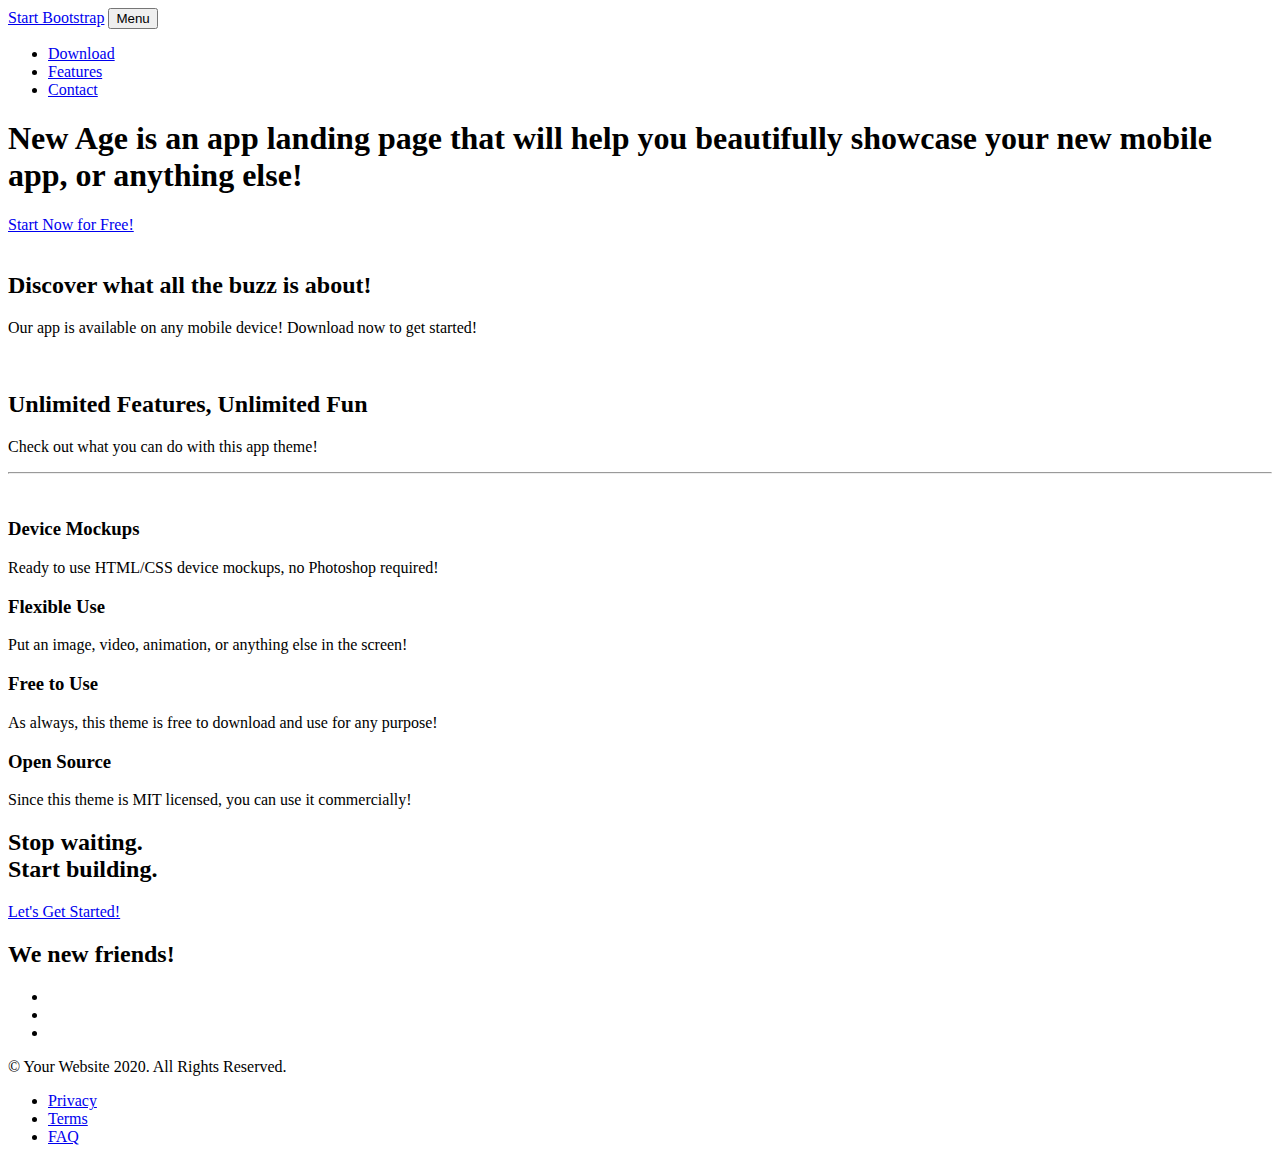
==== docs/index.html @ b4cc76ce "add docs" ====
<!DOCTYPE html>
<html lang="en">

<head>

  <meta charset="utf-8">
  <meta name="viewport" content="width=device-width, initial-scale=1, shrink-to-fit=no">
  <meta name="description" content="">
  <meta name="author" content="">

  <title>New Age - Start Bootstrap Theme</title>

  <!-- Bootstrap core CSS -->
  <link href="vendor/bootstrap/css/bootstrap.min.css" rel="stylesheet">

  <!-- Custom fonts for this template -->
  <link href="vendor/fontawesome-free/css/all.min.css" rel="stylesheet">
  <link rel="stylesheet" href="vendor/simple-line-icons/css/simple-line-icons.css">
  <link href="https://fonts.googleapis.com/css?family=Lato" rel="stylesheet">
  <link href="https://fonts.googleapis.com/css?family=Catamaran:100,200,300,400,500,600,700,800,900" rel="stylesheet">
  <link href="https://fonts.googleapis.com/css?family=Muli" rel="stylesheet">

  <!-- Plugin CSS -->
  <link rel="stylesheet" href="device-mockups/device-mockups.min.css">

  <!-- Custom styles for this template -->
  <link href="css/new-age.min.css" rel="stylesheet">

</head>

<body id="page-top">

  <!-- Navigation -->
  <nav class="navbar navbar-expand-lg navbar-light fixed-top" id="mainNav">
    <div class="container">
      <a class="navbar-brand js-scroll-trigger" href="#page-top">Start Bootstrap</a>
      <button class="navbar-toggler navbar-toggler-right" type="button" data-toggle="collapse" data-target="#navbarResponsive" aria-controls="navbarResponsive" aria-expanded="false" aria-label="Toggle navigation">
        Menu
        <i class="fas fa-bars"></i>
      </button>
      <div class="collapse navbar-collapse" id="navbarResponsive">
        <ul class="navbar-nav ml-auto">
          <li class="nav-item">
            <a class="nav-link js-scroll-trigger" href="#download">Download</a>
          </li>
          <li class="nav-item">
            <a class="nav-link js-scroll-trigger" href="#features">Features</a>
          </li>
          <li class="nav-item">
            <a class="nav-link js-scroll-trigger" href="#contact">Contact</a>
          </li>
        </ul>
      </div>
    </div>
  </nav>

  <header class="masthead">
    <div class="container h-100">
      <div class="row h-100">
        <div class="col-lg-7 my-auto">
          <div class="header-content mx-auto">
            <h1 class="mb-5">New Age is an app landing page that will help you beautifully showcase your new mobile app, or anything else!</h1>
            <a href="#download" class="btn btn-outline btn-xl js-scroll-trigger">Start Now for Free!</a>
          </div>
        </div>
        <div class="col-lg-5 my-auto">
          <div class="device-container">
            <div class="device-mockup iphone6_plus portrait white">
              <div class="device">
                <div class="screen">
                  <!-- Demo image for screen mockup, you can put an image here, some HTML, an animation, video, or anything else! -->
                  <img src="img/demo-screen-1.jpg" class="img-fluid" alt="">
                </div>
                <div class="button">
                  <!-- You can hook the "home button" to some JavaScript events or just remove it -->
                </div>
              </div>
            </div>
          </div>
        </div>
      </div>
    </div>
  </header>

  <section class="download bg-primary text-center" id="download">
    <div class="container">
      <div class="row">
        <div class="col-md-8 mx-auto">
          <h2 class="section-heading">Discover what all the buzz is about!</h2>
          <p>Our app is available on any mobile device! Download now to get started!</p>
          <div class="badges">
            <a class="badge-link" href="#"><img src="img/google-play-badge.svg" alt=""></a>
            <a class="badge-link" href="#"><img src="img/app-store-badge.svg" alt=""></a>
          </div>
        </div>
      </div>
    </div>
  </section>

  <section class="features" id="features">
    <div class="container">
      <div class="section-heading text-center">
        <h2>Unlimited Features, Unlimited Fun</h2>
        <p class="text-muted">Check out what you can do with this app theme!</p>
        <hr>
      </div>
      <div class="row">
        <div class="col-lg-4 my-auto">
          <div class="device-container">
            <div class="device-mockup iphone6_plus portrait white">
              <div class="device">
                <div class="screen">
                  <!-- Demo image for screen mockup, you can put an image here, some HTML, an animation, video, or anything else! -->
                  <img src="img/demo-screen-1.jpg" class="img-fluid" alt="">
                </div>
                <div class="button">
                  <!-- You can hook the "home button" to some JavaScript events or just remove it -->
                </div>
              </div>
            </div>
          </div>
        </div>
        <div class="col-lg-8 my-auto">
          <div class="container-fluid">
            <div class="row">
              <div class="col-lg-6">
                <div class="feature-item">
                  <i class="icon-screen-smartphone text-primary"></i>
                  <h3>Device Mockups</h3>
                  <p class="text-muted">Ready to use HTML/CSS device mockups, no Photoshop required!</p>
                </div>
              </div>
              <div class="col-lg-6">
                <div class="feature-item">
                  <i class="icon-camera text-primary"></i>
                  <h3>Flexible Use</h3>
                  <p class="text-muted">Put an image, video, animation, or anything else in the screen!</p>
                </div>
              </div>
            </div>
            <div class="row">
              <div class="col-lg-6">
                <div class="feature-item">
                  <i class="icon-present text-primary"></i>
                  <h3>Free to Use</h3>
                  <p class="text-muted">As always, this theme is free to download and use for any purpose!</p>
                </div>
              </div>
              <div class="col-lg-6">
                <div class="feature-item">
                  <i class="icon-lock-open text-primary"></i>
                  <h3>Open Source</h3>
                  <p class="text-muted">Since this theme is MIT licensed, you can use it commercially!</p>
                </div>
              </div>
            </div>
          </div>
        </div>
      </div>
    </div>
  </section>

  <section class="cta">
    <div class="cta-content">
      <div class="container">
        <h2>Stop waiting.<br>Start building.</h2>
        <a href="#contact" class="btn btn-outline btn-xl js-scroll-trigger">Let's Get Started!</a>
      </div>
    </div>
    <div class="overlay"></div>
  </section>

  <section class="contact bg-primary" id="contact">
    <div class="container">
      <h2>We
        <i class="fas fa-heart"></i>
        new friends!</h2>
      <ul class="list-inline list-social">
        <li class="list-inline-item social-twitter">
          <a href="#">
            <i class="fab fa-twitter"></i>
          </a>
        </li>
        <li class="list-inline-item social-facebook">
          <a href="#">
            <i class="fab fa-facebook-f"></i>
          </a>
        </li>
        <li class="list-inline-item social-google-plus">
          <a href="#">
            <i class="fab fa-google-plus-g"></i>
          </a>
        </li>
      </ul>
    </div>
  </section>

  <footer>
    <div class="container">
      <p>&copy; Your Website 2020. All Rights Reserved.</p>
      <ul class="list-inline">
        <li class="list-inline-item">
          <a href="#">Privacy</a>
        </li>
        <li class="list-inline-item">
          <a href="#">Terms</a>
        </li>
        <li class="list-inline-item">
          <a href="#">FAQ</a>
        </li>
      </ul>
    </div>
  </footer>

  <!-- Bootstrap core JavaScript -->
  <script src="vendor/jquery/jquery.min.js"></script>
  <script src="vendor/bootstrap/js/bootstrap.bundle.min.js"></script>

  <!-- Plugin JavaScript -->
  <script src="vendor/jquery-easing/jquery.easing.min.js"></script>

  <!-- Custom scripts for this template -->
  <script src="js/new-age.min.js"></script>

</body>

</html>
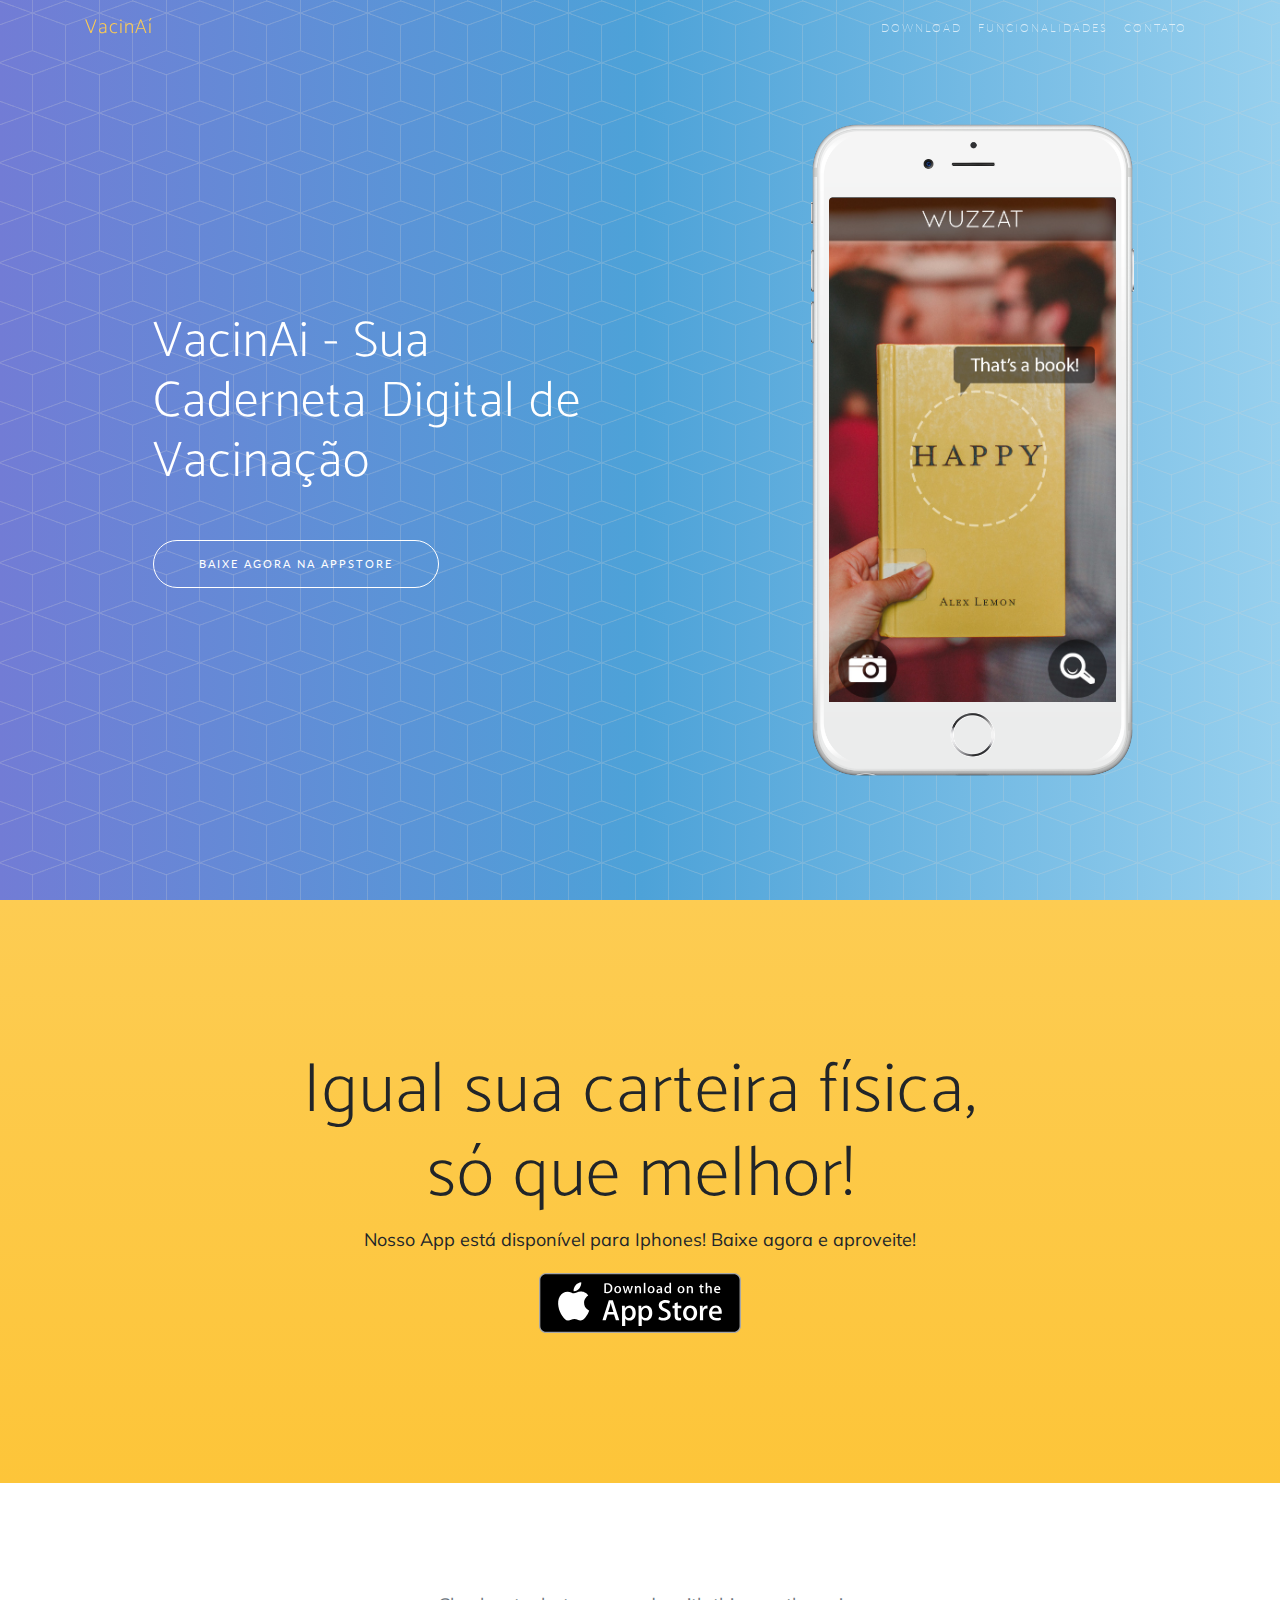
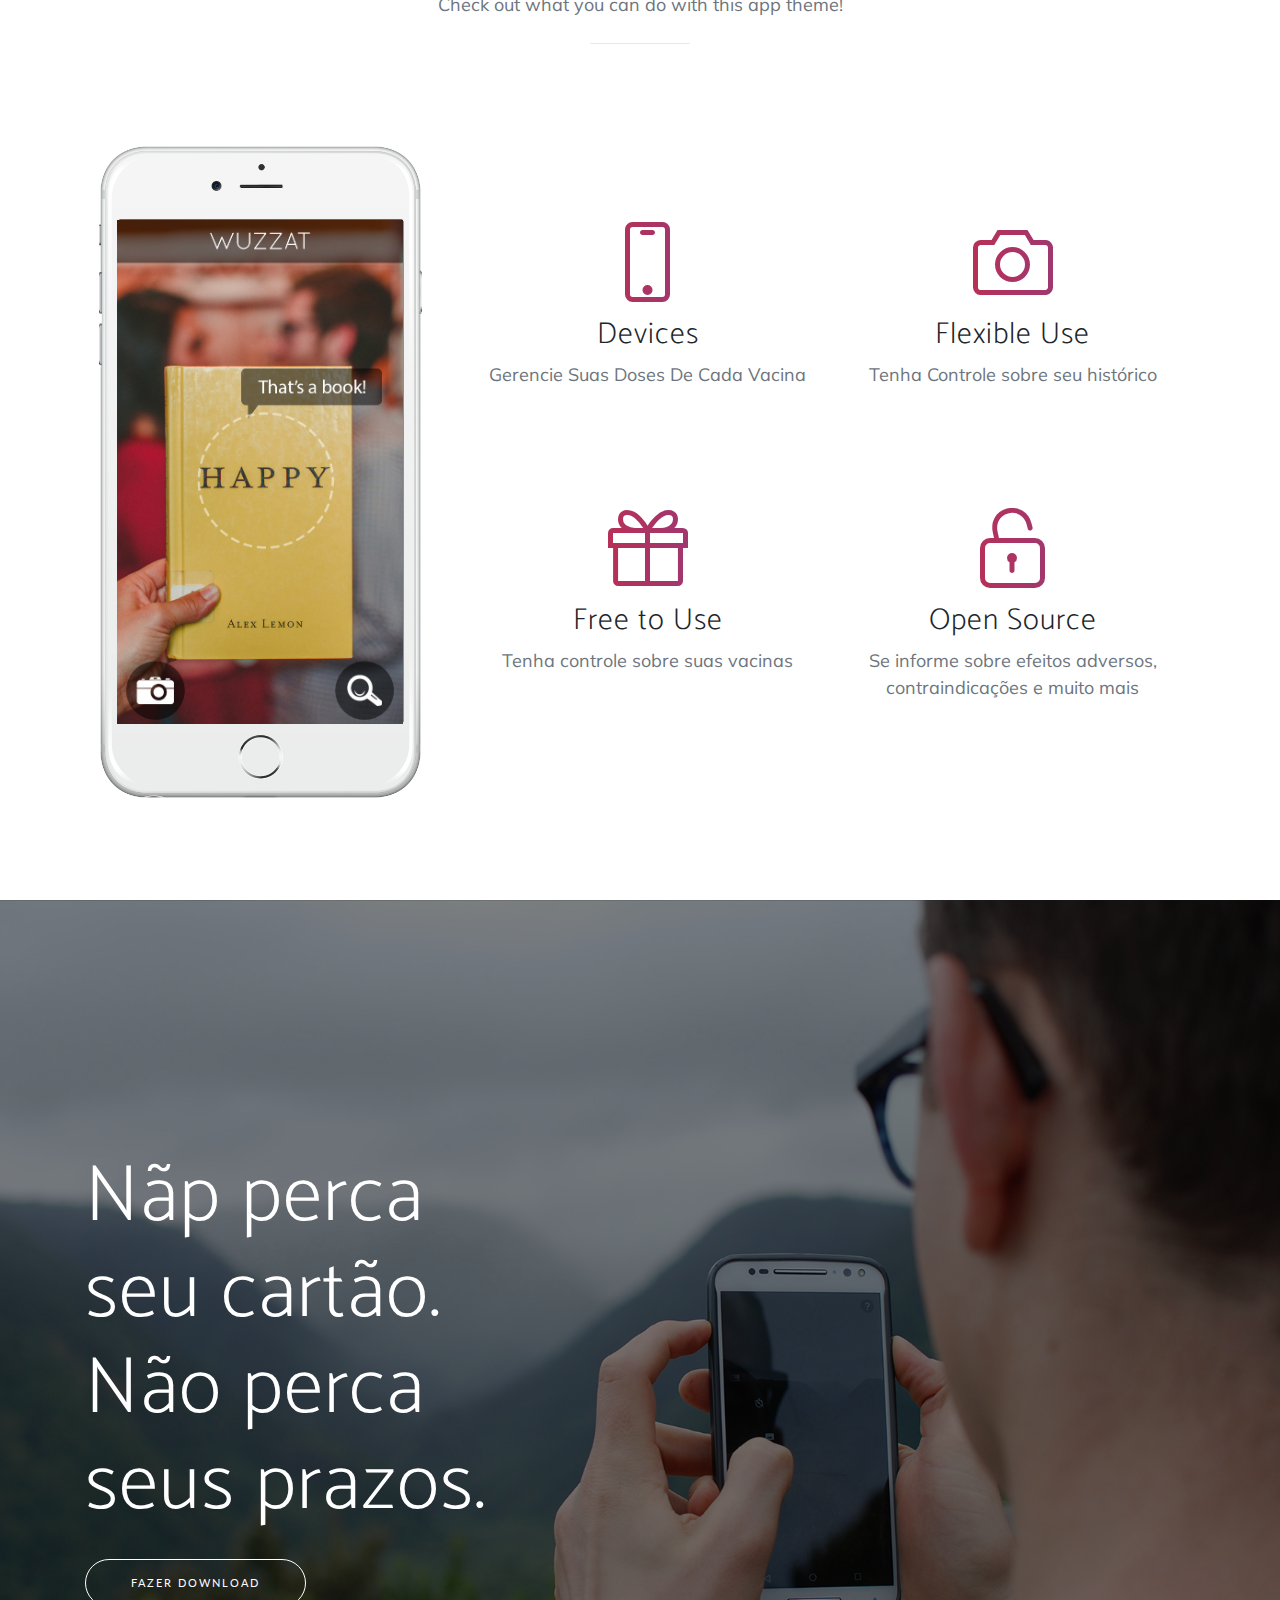
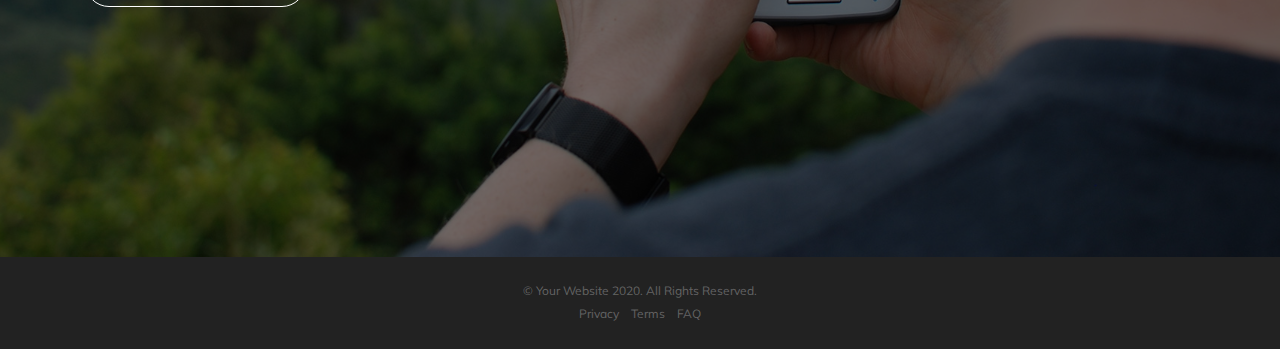
==== commit 7472d8fc: "change labels and backgroundColor" ====
--- a/docs/index.html
+++ b/docs/index.html
@@ -8,7 +8,7 @@
   <meta name="description" content="">
   <meta name="author" content="">
 
-  <title>New Age - Start Bootstrap Theme</title>
+  <title>VacinAi - AppStore</title>
 
   <!-- Bootstrap core CSS -->
   <link href="vendor/bootstrap/css/bootstrap.min.css" rel="stylesheet">
@@ -33,7 +33,7 @@
   <!-- Navigation -->
   <nav class="navbar navbar-expand-lg navbar-light fixed-top" id="mainNav">
     <div class="container">
-      <a class="navbar-brand js-scroll-trigger" href="#page-top">Start Bootstrap</a>
+      <a class="navbar-brand js-scroll-trigger" href="#page-top">VacinAí</a>
       <button class="navbar-toggler navbar-toggler-right" type="button" data-toggle="collapse" data-target="#navbarResponsive" aria-controls="navbarResponsive" aria-expanded="false" aria-label="Toggle navigation">
         Menu
         <i class="fas fa-bars"></i>
@@ -44,10 +44,10 @@
             <a class="nav-link js-scroll-trigger" href="#download">Download</a>
           </li>
           <li class="nav-item">
-            <a class="nav-link js-scroll-trigger" href="#features">Features</a>
+            <a class="nav-link js-scroll-trigger" href="#features">Funcionalidades</a>
           </li>
           <li class="nav-item">
-            <a class="nav-link js-scroll-trigger" href="#contact">Contact</a>
+            <a class="nav-link js-scroll-trigger" href="#contact">Contato</a>
           </li>
         </ul>
       </div>
@@ -59,8 +59,8 @@
       <div class="row h-100">
         <div class="col-lg-7 my-auto">
           <div class="header-content mx-auto">
-            <h1 class="mb-5">New Age is an app landing page that will help you beautifully showcase your new mobile app, or anything else!</h1>
-            <a href="#download" class="btn btn-outline btn-xl js-scroll-trigger">Start Now for Free!</a>
+            <h1 class="mb-5">VacinAi - Sua Caderneta Digital de Vacinação</h1>
+            <a href="#download" class="btn btn-outline btn-xl js-scroll-trigger">Baixe Agora na AppStore</a>
           </div>
         </div>
         <div class="col-lg-5 my-auto">
@@ -86,10 +86,9 @@
     <div class="container">
       <div class="row">
         <div class="col-md-8 mx-auto">
-          <h2 class="section-heading">Discover what all the buzz is about!</h2>
-          <p>Our app is available on any mobile device! Download now to get started!</p>
+          <h2 class="section-heading">Igual sua carteira física, só que melhor!</h2>
+          <p>Nosso App está disponível para Iphones! Baixe agora e aproveite!</p>
           <div class="badges">
-            <a class="badge-link" href="#"><img src="img/google-play-badge.svg" alt=""></a>
             <a class="badge-link" href="#"><img src="img/app-store-badge.svg" alt=""></a>
           </div>
         </div>
@@ -100,7 +99,7 @@
   <section class="features" id="features">
     <div class="container">
       <div class="section-heading text-center">
-        <h2>Unlimited Features, Unlimited Fun</h2>
+        <h2></h2>
         <p class="text-muted">Check out what you can do with this app theme!</p>
         <hr>
       </div>
@@ -126,15 +125,15 @@
               <div class="col-lg-6">
                 <div class="feature-item">
                   <i class="icon-screen-smartphone text-primary"></i>
-                  <h3>Device Mockups</h3>
-                  <p class="text-muted">Ready to use HTML/CSS device mockups, no Photoshop required!</p>
+                  <h3>Devices</h3>
+                  <p class="text-muted">Gerencie Suas Doses De Cada Vacina</p>
                 </div>
               </div>
               <div class="col-lg-6">
                 <div class="feature-item">
                   <i class="icon-camera text-primary"></i>
                   <h3>Flexible Use</h3>
-                  <p class="text-muted">Put an image, video, animation, or anything else in the screen!</p>
+                  <p class="text-muted">Tenha Controle sobre seu histórico</p>
                 </div>
               </div>
             </div>
@@ -143,14 +142,14 @@
                 <div class="feature-item">
                   <i class="icon-present text-primary"></i>
                   <h3>Free to Use</h3>
-                  <p class="text-muted">As always, this theme is free to download and use for any purpose!</p>
+                  <p class="text-muted">Tenha controle sobre suas vacinas</p>
                 </div>
               </div>
               <div class="col-lg-6">
                 <div class="feature-item">
                   <i class="icon-lock-open text-primary"></i>
                   <h3>Open Source</h3>
-                  <p class="text-muted">Since this theme is MIT licensed, you can use it commercially!</p>
+                  <p class="text-muted">Se informe sobre efeitos adversos, contraindicações e muito mais </p>
                 </div>
               </div>
             </div>
@@ -163,14 +162,14 @@
   <section class="cta">
     <div class="cta-content">
       <div class="container">
-        <h2>Stop waiting.<br>Start building.</h2>
-        <a href="#contact" class="btn btn-outline btn-xl js-scroll-trigger">Let's Get Started!</a>
+        <h2>Nãp perca seu cartão.<br>Não perca seus prazos. </h2>
+        <a href="#contact" class="btn btn-outline btn-xl js-scroll-trigger">Fazer Download</a>
       </div>
     </div>
     <div class="overlay"></div>
   </section>
 
-  <section class="contact bg-primary" id="contact">
+  <!-- <section class="contact bg-primary" id="contact">
     <div class="container">
       <h2>We
         <i class="fas fa-heart"></i>
@@ -193,7 +192,7 @@
         </li>
       </ul>
     </div>
-  </section>
+  </section> -->
 
   <footer>
     <div class="container">
--- a/docs/vendor/fontawesome-free/css/all.min.css
+++ b/docs/vendor/fontawesome-free/css/all.min.css
@@ -0,0 +1,5 @@
+/*!
+ * Font Awesome Free 5.15.1 by @fontawesome - https://fontawesome.com
+ * License - https://fontawesome.com/license/free (Icons: CC BY 4.0, Fonts: SIL OFL 1.1, Code: MIT License)
+ */
+.fa,.fab,.fad,.fal,.far,.fas{-moz-osx-font-smoothing:grayscale;-webkit-font-smoothing:antialiased;display:inline-block;font-style:normal;font-variant:normal;text-rendering:auto;line-height:1}.fa-lg{font-size:1.33333em;line-height:.75em;vertical-align:-.0667em}.fa-xs{font-size:.75em}.fa-sm{font-size:.875em}.fa-1x{font-size:1em}.fa-2x{font-size:2em}.fa-3x{font-size:3em}.fa-4x{font-size:4em}.fa-5x{font-size:5em}.fa-6x{font-size:6em}.fa-7x{font-size:7em}.fa-8x{font-size:8em}.fa-9x{font-size:9em}.fa-10x{font-size:10em}.fa-fw{text-align:center;width:1.25em}.fa-ul{list-style-type:none;margin-left:2.5em;padding-left:0}.fa-ul>li{position:relative}.fa-li{left:-2em;position:absolute;text-align:center;width:2em;line-height:inherit}.fa-border{border:.08em solid #eee;border-radius:.1em;padding:.2em .25em .15em}.fa-pull-left{float:left}.fa-pull-right{float:right}.fa.fa-pull-left,.fab.fa-pull-left,.fal.fa-pull-left,.far.fa-pull-left,.fas.fa-pull-left{margin-right:.3em}.fa.fa-pull-right,.fab.fa-pull-right,.fal.fa-pull-right,.far.fa-pull-right,.fas.fa-pull-right{margin-left:.3em}.fa-spin{-webkit-animation:fa-spin 2s linear infinite;animation:fa-spin 2s linear infinite}.fa-pulse{-webkit-animation:fa-spin 1s steps(8) infinite;animation:fa-spin 1s steps(8) infinite}@-webkit-keyframes fa-spin{0%{-webkit-transform:rotate(0deg);transform:rotate(0deg)}to{-webkit-transform:rotate(1turn);transform:rotate(1turn)}}@keyframes fa-spin{0%{-webkit-transform:rotate(0deg);transform:rotate(0deg)}to{-webkit-transform:rotate(1turn);transform:rotate(1turn)}}.fa-rotate-90{-ms-filter:"progid:DXImageTransform.Microsoft.BasicImage(rotation=1)";-webkit-transform:rotate(90deg);transform:rotate(90deg)}.fa-rotate-180{-ms-filter:"progid:DXImageTransform.Microsoft.BasicImage(rotation=2)";-webkit-transform:rotate(180deg);transform:rotate(180deg)}.fa-rotate-270{-ms-filter:"progid:DXImageTransform.Microsoft.BasicImage(rotation=3)";-webkit-transform:rotate(270deg);transform:rotate(270deg)}.fa-flip-horizontal{-ms-filter:"progid:DXImageTransform.Microsoft.BasicImage(rotation=0, mirror=1)";-webkit-transform:scaleX(-1);transform:scaleX(-1)}.fa-flip-vertical{-webkit-transform:scaleY(-1);transform:scaleY(-1)}.fa-flip-both,.fa-flip-horizontal.fa-flip-vertical,.fa-flip-vertical{-ms-filter:"progid:DXImageTransform.Microsoft.BasicImage(rotation=2, mirror=1)"}.fa-flip-both,.fa-flip-horizontal.fa-flip-vertical{-webkit-transform:scale(-1);transform:scale(-1)}:root .fa-flip-both,:root .fa-flip-horizontal,:root .fa-flip-vertical,:root .fa-rotate-90,:root .fa-rotate-180,:root .fa-rotate-270{-webkit-filter:none;filter:none}.fa-stack{display:inline-block;height:2em;line-height:2em;position:relative;vertical-align:middle;width:2.5em}.fa-stack-1x,.fa-stack-2x{left:0;position:absolute;text-align:center;width:100%}.fa-stack-1x{line-height:inherit}.fa-stack-2x{font-size:2em}.fa-inverse{color:#fff}.fa-500px:before{content:"\f26e"}.fa-accessible-icon:before{content:"\f368"}.fa-accusoft:before{content:"\f369"}.fa-acquisitions-incorporated:before{content:"\f6af"}.fa-ad:before{content:"\f641"}.fa-address-book:before{content:"\f2b9"}.fa-address-card:before{content:"\f2bb"}.fa-adjust:before{content:"\f042"}.fa-adn:before{content:"\f170"}.fa-adversal:before{content:"\f36a"}.fa-affiliatetheme:before{content:"\f36b"}.fa-air-freshener:before{content:"\f5d0"}.fa-airbnb:before{content:"\f834"}.fa-algolia:before{content:"\f36c"}.fa-align-center:before{content:"\f037"}.fa-align-justify:before{content:"\f039"}.fa-align-left:before{content:"\f036"}.fa-align-right:before{content:"\f038"}.fa-alipay:before{content:"\f642"}.fa-allergies:before{content:"\f461"}.fa-amazon:before{content:"\f270"}.fa-amazon-pay:before{content:"\f42c"}.fa-ambulance:before{content:"\f0f9"}.fa-american-sign-language-interpreting:before{content:"\f2a3"}.fa-amilia:before{content:"\f36d"}.fa-anchor:before{content:"\f13d"}.fa-android:before{content:"\f17b"}.fa-angellist:before{content:"\f209"}.fa-angle-double-down:before{content:"\f103"}.fa-angle-double-left:before{content:"\f100"}.fa-angle-double-right:before{content:"\f101"}.fa-angle-double-up:before{content:"\f102"}.fa-angle-down:before{content:"\f107"}.fa-angle-left:before{content:"\f104"}.fa-angle-right:before{content:"\f105"}.fa-angle-up:before{content:"\f106"}.fa-angry:before{content:"\f556"}.fa-angrycreative:before{content:"\f36e"}.fa-angular:before{content:"\f420"}.fa-ankh:before{content:"\f644"}.fa-app-store:before{content:"\f36f"}.fa-app-store-ios:before{content:"\f370"}.fa-apper:before{content:"\f371"}.fa-apple:before{content:"\f179"}.fa-apple-alt:before{content:"\f5d1"}.fa-apple-pay:before{content:"\f415"}.fa-archive:before{content:"\f187"}.fa-archway:before{content:"\f557"}.fa-arrow-alt-circle-down:before{content:"\f358"}.fa-arrow-alt-circle-left:before{content:"\f359"}.fa-arrow-alt-circle-right:before{content:"\f35a"}.fa-arrow-alt-circle-up:before{content:"\f35b"}.fa-arrow-circle-down:before{content:"\f0ab"}.fa-arrow-circle-left:before{content:"\f0a8"}.fa-arrow-circle-right:before{content:"\f0a9"}.fa-arrow-circle-up:before{content:"\f0aa"}.fa-arrow-down:before{content:"\f063"}.fa-arrow-left:before{content:"\f060"}.fa-arrow-right:before{content:"\f061"}.fa-arrow-up:before{content:"\f062"}.fa-arrows-alt:before{content:"\f0b2"}.fa-arrows-alt-h:before{content:"\f337"}.fa-arrows-alt-v:before{content:"\f338"}.fa-artstation:before{content:"\f77a"}.fa-assistive-listening-systems:before{content:"\f2a2"}.fa-asterisk:before{content:"\f069"}.fa-asymmetrik:before{content:"\f372"}.fa-at:before{content:"\f1fa"}.fa-atlas:before{content:"\f558"}.fa-atlassian:before{content:"\f77b"}.fa-atom:before{content:"\f5d2"}.fa-audible:before{content:"\f373"}.fa-audio-description:before{content:"\f29e"}.fa-autoprefixer:before{content:"\f41c"}.fa-avianex:before{content:"\f374"}.fa-aviato:before{content:"\f421"}.fa-award:before{content:"\f559"}.fa-aws:before{content:"\f375"}.fa-baby:before{content:"\f77c"}.fa-baby-carriage:before{content:"\f77d"}.fa-backspace:before{content:"\f55a"}.fa-backward:before{content:"\f04a"}.fa-bacon:before{content:"\f7e5"}.fa-bacteria:before{content:"\e059"}.fa-bacterium:before{content:"\e05a"}.fa-bahai:before{content:"\f666"}.fa-balance-scale:before{content:"\f24e"}.fa-balance-scale-left:before{content:"\f515"}.fa-balance-scale-right:before{content:"\f516"}.fa-ban:before{content:"\f05e"}.fa-band-aid:before{content:"\f462"}.fa-bandcamp:before{content:"\f2d5"}.fa-barcode:before{content:"\f02a"}.fa-bars:before{content:"\f0c9"}.fa-baseball-ball:before{content:"\f433"}.fa-basketball-ball:before{content:"\f434"}.fa-bath:before{content:"\f2cd"}.fa-battery-empty:before{content:"\f244"}.fa-battery-full:before{content:"\f240"}.fa-battery-half:before{content:"\f242"}.fa-battery-quarter:before{content:"\f243"}.fa-battery-three-quarters:before{content:"\f241"}.fa-battle-net:before{content:"\f835"}.fa-bed:before{content:"\f236"}.fa-beer:before{content:"\f0fc"}.fa-behance:before{content:"\f1b4"}.fa-behance-square:before{content:"\f1b5"}.fa-bell:before{content:"\f0f3"}.fa-bell-slash:before{content:"\f1f6"}.fa-bezier-curve:before{content:"\f55b"}.fa-bible:before{content:"\f647"}.fa-bicycle:before{content:"\f206"}.fa-biking:before{content:"\f84a"}.fa-bimobject:before{content:"\f378"}.fa-binoculars:before{content:"\f1e5"}.fa-biohazard:before{content:"\f780"}.fa-birthday-cake:before{content:"\f1fd"}.fa-bitbucket:before{content:"\f171"}.fa-bitcoin:before{content:"\f379"}.fa-bity:before{content:"\f37a"}.fa-black-tie:before{content:"\f27e"}.fa-blackberry:before{content:"\f37b"}.fa-blender:before{content:"\f517"}.fa-blender-phone:before{content:"\f6b6"}.fa-blind:before{content:"\f29d"}.fa-blog:before{content:"\f781"}.fa-blogger:before{content:"\f37c"}.fa-blogger-b:before{content:"\f37d"}.fa-bluetooth:before{content:"\f293"}.fa-bluetooth-b:before{content:"\f294"}.fa-bold:before{content:"\f032"}.fa-bolt:before{content:"\f0e7"}.fa-bomb:before{content:"\f1e2"}.fa-bone:before{content:"\f5d7"}.fa-bong:before{content:"\f55c"}.fa-book:before{content:"\f02d"}.fa-book-dead:before{content:"\f6b7"}.fa-book-medical:before{content:"\f7e6"}.fa-book-open:before{content:"\f518"}.fa-book-reader:before{content:"\f5da"}.fa-bookmark:before{content:"\f02e"}.fa-bootstrap:before{content:"\f836"}.fa-border-all:before{content:"\f84c"}.fa-border-none:before{content:"\f850"}.fa-border-style:before{content:"\f853"}.fa-bowling-ball:before{content:"\f436"}.fa-box:before{content:"\f466"}.fa-box-open:before{content:"\f49e"}.fa-box-tissue:before{content:"\e05b"}.fa-boxes:before{content:"\f468"}.fa-braille:before{content:"\f2a1"}.fa-brain:before{content:"\f5dc"}.fa-bread-slice:before{content:"\f7ec"}.fa-briefcase:before{content:"\f0b1"}.fa-briefcase-medical:before{content:"\f469"}.fa-broadcast-tower:before{content:"\f519"}.fa-broom:before{content:"\f51a"}.fa-brush:before{content:"\f55d"}.fa-btc:before{content:"\f15a"}.fa-buffer:before{content:"\f837"}.fa-bug:before{content:"\f188"}.fa-building:before{content:"\f1ad"}.fa-bullhorn:before{content:"\f0a1"}.fa-bullseye:before{content:"\f140"}.fa-burn:before{content:"\f46a"}.fa-buromobelexperte:before{content:"\f37f"}.fa-bus:before{content:"\f207"}.fa-bus-alt:before{content:"\f55e"}.fa-business-time:before{content:"\f64a"}.fa-buy-n-large:before{content:"\f8a6"}.fa-buysellads:before{content:"\f20d"}.fa-calculator:before{content:"\f1ec"}.fa-calendar:before{content:"\f133"}.fa-calendar-alt:before{content:"\f073"}.fa-calendar-check:before{content:"\f274"}.fa-calendar-day:before{content:"\f783"}.fa-calendar-minus:before{content:"\f272"}.fa-calendar-plus:before{content:"\f271"}.fa-calendar-times:before{content:"\f273"}.fa-calendar-week:before{content:"\f784"}.fa-camera:before{content:"\f030"}.fa-camera-retro:before{content:"\f083"}.fa-campground:before{content:"\f6bb"}.fa-canadian-maple-leaf:before{content:"\f785"}.fa-candy-cane:before{content:"\f786"}.fa-cannabis:before{content:"\f55f"}.fa-capsules:before{content:"\f46b"}.fa-car:before{content:"\f1b9"}.fa-car-alt:before{content:"\f5de"}.fa-car-battery:before{content:"\f5df"}.fa-car-crash:before{content:"\f5e1"}.fa-car-side:before{content:"\f5e4"}.fa-caravan:before{content:"\f8ff"}.fa-caret-down:before{content:"\f0d7"}.fa-caret-left:before{content:"\f0d9"}.fa-caret-right:before{content:"\f0da"}.fa-caret-square-down:before{content:"\f150"}.fa-caret-square-left:before{content:"\f191"}.fa-caret-square-right:before{content:"\f152"}.fa-caret-square-up:before{content:"\f151"}.fa-caret-up:before{content:"\f0d8"}.fa-carrot:before{content:"\f787"}.fa-cart-arrow-down:before{content:"\f218"}.fa-cart-plus:before{content:"\f217"}.fa-cash-register:before{content:"\f788"}.fa-cat:before{content:"\f6be"}.fa-cc-amazon-pay:before{content:"\f42d"}.fa-cc-amex:before{content:"\f1f3"}.fa-cc-apple-pay:before{content:"\f416"}.fa-cc-diners-club:before{content:"\f24c"}.fa-cc-discover:before{content:"\f1f2"}.fa-cc-jcb:before{content:"\f24b"}.fa-cc-mastercard:before{content:"\f1f1"}.fa-cc-paypal:before{content:"\f1f4"}.fa-cc-stripe:before{content:"\f1f5"}.fa-cc-visa:before{content:"\f1f0"}.fa-centercode:before{content:"\f380"}.fa-centos:before{content:"\f789"}.fa-certificate:before{content:"\f0a3"}.fa-chair:before{content:"\f6c0"}.fa-chalkboard:before{content:"\f51b"}.fa-chalkboard-teacher:before{content:"\f51c"}.fa-charging-station:before{content:"\f5e7"}.fa-chart-area:before{content:"\f1fe"}.fa-chart-bar:before{content:"\f080"}.fa-chart-line:before{content:"\f201"}.fa-chart-pie:before{content:"\f200"}.fa-check:before{content:"\f00c"}.fa-check-circle:before{content:"\f058"}.fa-check-double:before{content:"\f560"}.fa-check-square:before{content:"\f14a"}.fa-cheese:before{content:"\f7ef"}.fa-chess:before{content:"\f439"}.fa-chess-bishop:before{content:"\f43a"}.fa-chess-board:before{content:"\f43c"}.fa-chess-king:before{content:"\f43f"}.fa-chess-knight:before{content:"\f441"}.fa-chess-pawn:before{content:"\f443"}.fa-chess-queen:before{content:"\f445"}.fa-chess-rook:before{content:"\f447"}.fa-chevron-circle-down:before{content:"\f13a"}.fa-chevron-circle-left:before{content:"\f137"}.fa-chevron-circle-right:before{content:"\f138"}.fa-chevron-circle-up:before{content:"\f139"}.fa-chevron-down:before{content:"\f078"}.fa-chevron-left:before{content:"\f053"}.fa-chevron-right:before{content:"\f054"}.fa-chevron-up:before{content:"\f077"}.fa-child:before{content:"\f1ae"}.fa-chrome:before{content:"\f268"}.fa-chromecast:before{content:"\f838"}.fa-church:before{content:"\f51d"}.fa-circle:before{content:"\f111"}.fa-circle-notch:before{content:"\f1ce"}.fa-city:before{content:"\f64f"}.fa-clinic-medical:before{content:"\f7f2"}.fa-clipboard:before{content:"\f328"}.fa-clipboard-check:before{content:"\f46c"}.fa-clipboard-list:before{content:"\f46d"}.fa-clock:before{content:"\f017"}.fa-clone:before{content:"\f24d"}.fa-closed-captioning:before{content:"\f20a"}.fa-cloud:before{content:"\f0c2"}.fa-cloud-download-alt:before{content:"\f381"}.fa-cloud-meatball:before{content:"\f73b"}.fa-cloud-moon:before{content:"\f6c3"}.fa-cloud-moon-rain:before{content:"\f73c"}.fa-cloud-rain:before{content:"\f73d"}.fa-cloud-showers-heavy:before{content:"\f740"}.fa-cloud-sun:before{content:"\f6c4"}.fa-cloud-sun-rain:before{content:"\f743"}.fa-cloud-upload-alt:before{content:"\f382"}.fa-cloudflare:before{content:"\e07d"}.fa-cloudscale:before{content:"\f383"}.fa-cloudsmith:before{content:"\f384"}.fa-cloudversify:before{content:"\f385"}.fa-cocktail:before{content:"\f561"}.fa-code:before{content:"\f121"}.fa-code-branch:before{content:"\f126"}.fa-codepen:before{content:"\f1cb"}.fa-codiepie:before{content:"\f284"}.fa-coffee:before{content:"\f0f4"}.fa-cog:before{content:"\f013"}.fa-cogs:before{content:"\f085"}.fa-coins:before{content:"\f51e"}.fa-columns:before{content:"\f0db"}.fa-comment:before{content:"\f075"}.fa-comment-alt:before{content:"\f27a"}.fa-comment-dollar:before{content:"\f651"}.fa-comment-dots:before{content:"\f4ad"}.fa-comment-medical:before{content:"\f7f5"}.fa-comment-slash:before{content:"\f4b3"}.fa-comments:before{content:"\f086"}.fa-comments-dollar:before{content:"\f653"}.fa-compact-disc:before{content:"\f51f"}.fa-compass:before{content:"\f14e"}.fa-compress:before{content:"\f066"}.fa-compress-alt:before{content:"\f422"}.fa-compress-arrows-alt:before{content:"\f78c"}.fa-concierge-bell:before{content:"\f562"}.fa-confluence:before{content:"\f78d"}.fa-connectdevelop:before{content:"\f20e"}.fa-contao:before{content:"\f26d"}.fa-cookie:before{content:"\f563"}.fa-cookie-bite:before{content:"\f564"}.fa-copy:before{content:"\f0c5"}.fa-copyright:before{content:"\f1f9"}.fa-cotton-bureau:before{content:"\f89e"}.fa-couch:before{content:"\f4b8"}.fa-cpanel:before{content:"\f388"}.fa-creative-commons:before{content:"\f25e"}.fa-creative-commons-by:before{content:"\f4e7"}.fa-creative-commons-nc:before{content:"\f4e8"}.fa-creative-commons-nc-eu:before{content:"\f4e9"}.fa-creative-commons-nc-jp:before{content:"\f4ea"}.fa-creative-commons-nd:before{content:"\f4eb"}.fa-creative-commons-pd:before{content:"\f4ec"}.fa-creative-commons-pd-alt:before{content:"\f4ed"}.fa-creative-commons-remix:before{content:"\f4ee"}.fa-creative-commons-sa:before{content:"\f4ef"}.fa-creative-commons-sampling:before{content:"\f4f0"}.fa-creative-commons-sampling-plus:before{content:"\f4f1"}.fa-creative-commons-share:before{content:"\f4f2"}.fa-creative-commons-zero:before{content:"\f4f3"}.fa-credit-card:before{content:"\f09d"}.fa-critical-role:before{content:"\f6c9"}.fa-crop:before{content:"\f125"}.fa-crop-alt:before{content:"\f565"}.fa-cross:before{content:"\f654"}.fa-crosshairs:before{content:"\f05b"}.fa-crow:before{content:"\f520"}.fa-crown:before{content:"\f521"}.fa-crutch:before{content:"\f7f7"}.fa-css3:before{content:"\f13c"}.fa-css3-alt:before{content:"\f38b"}.fa-cube:before{content:"\f1b2"}.fa-cubes:before{content:"\f1b3"}.fa-cut:before{content:"\f0c4"}.fa-cuttlefish:before{content:"\f38c"}.fa-d-and-d:before{content:"\f38d"}.fa-d-and-d-beyond:before{content:"\f6ca"}.fa-dailymotion:before{content:"\e052"}.fa-dashcube:before{content:"\f210"}.fa-database:before{content:"\f1c0"}.fa-deaf:before{content:"\f2a4"}.fa-deezer:before{content:"\e077"}.fa-delicious:before{content:"\f1a5"}.fa-democrat:before{content:"\f747"}.fa-deploydog:before{content:"\f38e"}.fa-deskpro:before{content:"\f38f"}.fa-desktop:before{content:"\f108"}.fa-dev:before{content:"\f6cc"}.fa-deviantart:before{content:"\f1bd"}.fa-dharmachakra:before{content:"\f655"}.fa-dhl:before{content:"\f790"}.fa-diagnoses:before{content:"\f470"}.fa-diaspora:before{content:"\f791"}.fa-dice:before{content:"\f522"}.fa-dice-d20:before{content:"\f6cf"}.fa-dice-d6:before{content:"\f6d1"}.fa-dice-five:before{content:"\f523"}.fa-dice-four:before{content:"\f524"}.fa-dice-one:before{content:"\f525"}.fa-dice-six:before{content:"\f526"}.fa-dice-three:before{content:"\f527"}.fa-dice-two:before{content:"\f528"}.fa-digg:before{content:"\f1a6"}.fa-digital-ocean:before{content:"\f391"}.fa-digital-tachograph:before{content:"\f566"}.fa-directions:before{content:"\f5eb"}.fa-discord:before{content:"\f392"}.fa-discourse:before{content:"\f393"}.fa-disease:before{content:"\f7fa"}.fa-divide:before{content:"\f529"}.fa-dizzy:before{content:"\f567"}.fa-dna:before{content:"\f471"}.fa-dochub:before{content:"\f394"}.fa-docker:before{content:"\f395"}.fa-dog:before{content:"\f6d3"}.fa-dollar-sign:before{content:"\f155"}.fa-dolly:before{content:"\f472"}.fa-dolly-flatbed:before{content:"\f474"}.fa-donate:before{content:"\f4b9"}.fa-door-closed:before{content:"\f52a"}.fa-door-open:before{content:"\f52b"}.fa-dot-circle:before{content:"\f192"}.fa-dove:before{content:"\f4ba"}.fa-download:before{content:"\f019"}.fa-draft2digital:before{content:"\f396"}.fa-drafting-compass:before{content:"\f568"}.fa-dragon:before{content:"\f6d5"}.fa-draw-polygon:before{content:"\f5ee"}.fa-dribbble:before{content:"\f17d"}.fa-dribbble-square:before{content:"\f397"}.fa-dropbox:before{content:"\f16b"}.fa-drum:before{content:"\f569"}.fa-drum-steelpan:before{content:"\f56a"}.fa-drumstick-bite:before{content:"\f6d7"}.fa-drupal:before{content:"\f1a9"}.fa-dumbbell:before{content:"\f44b"}.fa-dumpster:before{content:"\f793"}.fa-dumpster-fire:before{content:"\f794"}.fa-dungeon:before{content:"\f6d9"}.fa-dyalog:before{content:"\f399"}.fa-earlybirds:before{content:"\f39a"}.fa-ebay:before{content:"\f4f4"}.fa-edge:before{content:"\f282"}.fa-edge-legacy:before{content:"\e078"}.fa-edit:before{content:"\f044"}.fa-egg:before{content:"\f7fb"}.fa-eject:before{content:"\f052"}.fa-elementor:before{content:"\f430"}.fa-ellipsis-h:before{content:"\f141"}.fa-ellipsis-v:before{content:"\f142"}.fa-ello:before{content:"\f5f1"}.fa-ember:before{content:"\f423"}.fa-empire:before{content:"\f1d1"}.fa-envelope:before{content:"\f0e0"}.fa-envelope-open:before{content:"\f2b6"}.fa-envelope-open-text:before{content:"\f658"}.fa-envelope-square:before{content:"\f199"}.fa-envira:before{content:"\f299"}.fa-equals:before{content:"\f52c"}.fa-eraser:before{content:"\f12d"}.fa-erlang:before{content:"\f39d"}.fa-ethereum:before{content:"\f42e"}.fa-ethernet:before{content:"\f796"}.fa-etsy:before{content:"\f2d7"}.fa-euro-sign:before{content:"\f153"}.fa-evernote:before{content:"\f839"}.fa-exchange-alt:before{content:"\f362"}.fa-exclamation:before{content:"\f12a"}.fa-exclamation-circle:before{content:"\f06a"}.fa-exclamation-triangle:before{content:"\f071"}.fa-expand:before{content:"\f065"}.fa-expand-alt:before{content:"\f424"}.fa-expand-arrows-alt:before{content:"\f31e"}.fa-expeditedssl:before{content:"\f23e"}.fa-external-link-alt:before{content:"\f35d"}.fa-external-link-square-alt:before{content:"\f360"}.fa-eye:before{content:"\f06e"}.fa-eye-dropper:before{content:"\f1fb"}.fa-eye-slash:before{content:"\f070"}.fa-facebook:before{content:"\f09a"}.fa-facebook-f:before{content:"\f39e"}.fa-facebook-messenger:before{content:"\f39f"}.fa-facebook-square:before{content:"\f082"}.fa-fan:before{content:"\f863"}.fa-fantasy-flight-games:before{content:"\f6dc"}.fa-fast-backward:before{content:"\f049"}.fa-fast-forward:before{content:"\f050"}.fa-faucet:before{content:"\e005"}.fa-fax:before{content:"\f1ac"}.fa-feather:before{content:"\f52d"}.fa-feather-alt:before{content:"\f56b"}.fa-fedex:before{content:"\f797"}.fa-fedora:before{content:"\f798"}.fa-female:before{content:"\f182"}.fa-fighter-jet:before{content:"\f0fb"}.fa-figma:before{content:"\f799"}.fa-file:before{content:"\f15b"}.fa-file-alt:before{content:"\f15c"}.fa-file-archive:before{content:"\f1c6"}.fa-file-audio:before{content:"\f1c7"}.fa-file-code:before{content:"\f1c9"}.fa-file-contract:before{content:"\f56c"}.fa-file-csv:before{content:"\f6dd"}.fa-file-download:before{content:"\f56d"}.fa-file-excel:before{content:"\f1c3"}.fa-file-export:before{content:"\f56e"}.fa-file-image:before{content:"\f1c5"}.fa-file-import:before{content:"\f56f"}.fa-file-invoice:before{content:"\f570"}.fa-file-invoice-dollar:before{content:"\f571"}.fa-file-medical:before{content:"\f477"}.fa-file-medical-alt:before{content:"\f478"}.fa-file-pdf:before{content:"\f1c1"}.fa-file-powerpoint:before{content:"\f1c4"}.fa-file-prescription:before{content:"\f572"}.fa-file-signature:before{content:"\f573"}.fa-file-upload:before{content:"\f574"}.fa-file-video:before{content:"\f1c8"}.fa-file-word:before{content:"\f1c2"}.fa-fill:before{content:"\f575"}.fa-fill-drip:before{content:"\f576"}.fa-film:before{content:"\f008"}.fa-filter:before{content:"\f0b0"}.fa-fingerprint:before{content:"\f577"}.fa-fire:before{content:"\f06d"}.fa-fire-alt:before{content:"\f7e4"}.fa-fire-extinguisher:before{content:"\f134"}.fa-firefox:before{content:"\f269"}.fa-firefox-browser:before{content:"\e007"}.fa-first-aid:before{content:"\f479"}.fa-first-order:before{content:"\f2b0"}.fa-first-order-alt:before{content:"\f50a"}.fa-firstdraft:before{content:"\f3a1"}.fa-fish:before{content:"\f578"}.fa-fist-raised:before{content:"\f6de"}.fa-flag:before{content:"\f024"}.fa-flag-checkered:before{content:"\f11e"}.fa-flag-usa:before{content:"\f74d"}.fa-flask:before{content:"\f0c3"}.fa-flickr:before{content:"\f16e"}.fa-flipboard:before{content:"\f44d"}.fa-flushed:before{content:"\f579"}.fa-fly:before{content:"\f417"}.fa-folder:before{content:"\f07b"}.fa-folder-minus:before{content:"\f65d"}.fa-folder-open:before{content:"\f07c"}.fa-folder-plus:before{content:"\f65e"}.fa-font:before{content:"\f031"}.fa-font-awesome:before{content:"\f2b4"}.fa-font-awesome-alt:before{content:"\f35c"}.fa-font-awesome-flag:before{content:"\f425"}.fa-font-awesome-logo-full:before{content:"\f4e6"}.fa-fonticons:before{content:"\f280"}.fa-fonticons-fi:before{content:"\f3a2"}.fa-football-ball:before{content:"\f44e"}.fa-fort-awesome:before{content:"\f286"}.fa-fort-awesome-alt:before{content:"\f3a3"}.fa-forumbee:before{content:"\f211"}.fa-forward:before{content:"\f04e"}.fa-foursquare:before{content:"\f180"}.fa-free-code-camp:before{content:"\f2c5"}.fa-freebsd:before{content:"\f3a4"}.fa-frog:before{content:"\f52e"}.fa-frown:before{content:"\f119"}.fa-frown-open:before{content:"\f57a"}.fa-fulcrum:before{content:"\f50b"}.fa-funnel-dollar:before{content:"\f662"}.fa-futbol:before{content:"\f1e3"}.fa-galactic-republic:before{content:"\f50c"}.fa-galactic-senate:before{content:"\f50d"}.fa-gamepad:before{content:"\f11b"}.fa-gas-pump:before{content:"\f52f"}.fa-gavel:before{content:"\f0e3"}.fa-gem:before{content:"\f3a5"}.fa-genderless:before{content:"\f22d"}.fa-get-pocket:before{content:"\f265"}.fa-gg:before{content:"\f260"}.fa-gg-circle:before{content:"\f261"}.fa-ghost:before{content:"\f6e2"}.fa-gift:before{content:"\f06b"}.fa-gifts:before{content:"\f79c"}.fa-git:before{content:"\f1d3"}.fa-git-alt:before{content:"\f841"}.fa-git-square:before{content:"\f1d2"}.fa-github:before{content:"\f09b"}.fa-github-alt:before{content:"\f113"}.fa-github-square:before{content:"\f092"}.fa-gitkraken:before{content:"\f3a6"}.fa-gitlab:before{content:"\f296"}.fa-gitter:before{content:"\f426"}.fa-glass-cheers:before{content:"\f79f"}.fa-glass-martini:before{content:"\f000"}.fa-glass-martini-alt:before{content:"\f57b"}.fa-glass-whiskey:before{content:"\f7a0"}.fa-glasses:before{content:"\f530"}.fa-glide:before{content:"\f2a5"}.fa-glide-g:before{content:"\f2a6"}.fa-globe:before{content:"\f0ac"}.fa-globe-africa:before{content:"\f57c"}.fa-globe-americas:before{content:"\f57d"}.fa-globe-asia:before{content:"\f57e"}.fa-globe-europe:before{content:"\f7a2"}.fa-gofore:before{content:"\f3a7"}.fa-golf-ball:before{content:"\f450"}.fa-goodreads:before{content:"\f3a8"}.fa-goodreads-g:before{content:"\f3a9"}.fa-google:before{content:"\f1a0"}.fa-google-drive:before{content:"\f3aa"}.fa-google-pay:before{content:"\e079"}.fa-google-play:before{content:"\f3ab"}.fa-google-plus:before{content:"\f2b3"}.fa-google-plus-g:before{content:"\f0d5"}.fa-google-plus-square:before{content:"\f0d4"}.fa-google-wallet:before{content:"\f1ee"}.fa-gopuram:before{content:"\f664"}.fa-graduation-cap:before{content:"\f19d"}.fa-gratipay:before{content:"\f184"}.fa-grav:before{content:"\f2d6"}.fa-greater-than:before{content:"\f531"}.fa-greater-than-equal:before{content:"\f532"}.fa-grimace:before{content:"\f57f"}.fa-grin:before{content:"\f580"}.fa-grin-alt:before{content:"\f581"}.fa-grin-beam:before{content:"\f582"}.fa-grin-beam-sweat:before{content:"\f583"}.fa-grin-hearts:before{content:"\f584"}.fa-grin-squint:before{content:"\f585"}.fa-grin-squint-tears:before{content:"\f586"}.fa-grin-stars:before{content:"\f587"}.fa-grin-tears:before{content:"\f588"}.fa-grin-tongue:before{content:"\f589"}.fa-grin-tongue-squint:before{content:"\f58a"}.fa-grin-tongue-wink:before{content:"\f58b"}.fa-grin-wink:before{content:"\f58c"}.fa-grip-horizontal:before{content:"\f58d"}.fa-grip-lines:before{content:"\f7a4"}.fa-grip-lines-vertical:before{content:"\f7a5"}.fa-grip-vertical:before{content:"\f58e"}.fa-gripfire:before{content:"\f3ac"}.fa-grunt:before{content:"\f3ad"}.fa-guilded:before{content:"\e07e"}.fa-guitar:before{content:"\f7a6"}.fa-gulp:before{content:"\f3ae"}.fa-h-square:before{content:"\f0fd"}.fa-hacker-news:before{content:"\f1d4"}.fa-hacker-news-square:before{content:"\f3af"}.fa-hackerrank:before{content:"\f5f7"}.fa-hamburger:before{content:"\f805"}.fa-hammer:before{content:"\f6e3"}.fa-hamsa:before{content:"\f665"}.fa-hand-holding:before{content:"\f4bd"}.fa-hand-holding-heart:before{content:"\f4be"}.fa-hand-holding-medical:before{content:"\e05c"}.fa-hand-holding-usd:before{content:"\f4c0"}.fa-hand-holding-water:before{content:"\f4c1"}.fa-hand-lizard:before{content:"\f258"}.fa-hand-middle-finger:before{content:"\f806"}.fa-hand-paper:before{content:"\f256"}.fa-hand-peace:before{content:"\f25b"}.fa-hand-point-down:before{content:"\f0a7"}.fa-hand-point-left:before{content:"\f0a5"}.fa-hand-point-right:before{content:"\f0a4"}.fa-hand-point-up:before{content:"\f0a6"}.fa-hand-pointer:before{content:"\f25a"}.fa-hand-rock:before{content:"\f255"}.fa-hand-scissors:before{content:"\f257"}.fa-hand-sparkles:before{content:"\e05d"}.fa-hand-spock:before{content:"\f259"}.fa-hands:before{content:"\f4c2"}.fa-hands-helping:before{content:"\f4c4"}.fa-hands-wash:before{content:"\e05e"}.fa-handshake:before{content:"\f2b5"}.fa-handshake-alt-slash:before{content:"\e05f"}.fa-handshake-slash:before{content:"\e060"}.fa-hanukiah:before{content:"\f6e6"}.fa-hard-hat:before{content:"\f807"}.fa-hashtag:before{content:"\f292"}.fa-hat-cowboy:before{content:"\f8c0"}.fa-hat-cowboy-side:before{content:"\f8c1"}.fa-hat-wizard:before{content:"\f6e8"}.fa-hdd:before{content:"\f0a0"}.fa-head-side-cough:before{content:"\e061"}.fa-head-side-cough-slash:before{content:"\e062"}.fa-head-side-mask:before{content:"\e063"}.fa-head-side-virus:before{content:"\e064"}.fa-heading:before{content:"\f1dc"}.fa-headphones:before{content:"\f025"}.fa-headphones-alt:before{content:"\f58f"}.fa-headset:before{content:"\f590"}.fa-heart:before{content:"\f004"}.fa-heart-broken:before{content:"\f7a9"}.fa-heartbeat:before{content:"\f21e"}.fa-helicopter:before{content:"\f533"}.fa-highlighter:before{content:"\f591"}.fa-hiking:before{content:"\f6ec"}.fa-hippo:before{content:"\f6ed"}.fa-hips:before{content:"\f452"}.fa-hire-a-helper:before{content:"\f3b0"}.fa-history:before{content:"\f1da"}.fa-hive:before{content:"\e07f"}.fa-hockey-puck:before{content:"\f453"}.fa-holly-berry:before{content:"\f7aa"}.fa-home:before{content:"\f015"}.fa-hooli:before{content:"\f427"}.fa-hornbill:before{content:"\f592"}.fa-horse:before{content:"\f6f0"}.fa-horse-head:before{content:"\f7ab"}.fa-hospital:before{content:"\f0f8"}.fa-hospital-alt:before{content:"\f47d"}.fa-hospital-symbol:before{content:"\f47e"}.fa-hospital-user:before{content:"\f80d"}.fa-hot-tub:before{content:"\f593"}.fa-hotdog:before{content:"\f80f"}.fa-hotel:before{content:"\f594"}.fa-hotjar:before{content:"\f3b1"}.fa-hourglass:before{content:"\f254"}.fa-hourglass-end:before{content:"\f253"}.fa-hourglass-half:before{content:"\f252"}.fa-hourglass-start:before{content:"\f251"}.fa-house-damage:before{content:"\f6f1"}.fa-house-user:before{content:"\e065"}.fa-houzz:before{content:"\f27c"}.fa-hryvnia:before{content:"\f6f2"}.fa-html5:before{content:"\f13b"}.fa-hubspot:before{content:"\f3b2"}.fa-i-cursor:before{content:"\f246"}.fa-ice-cream:before{content:"\f810"}.fa-icicles:before{content:"\f7ad"}.fa-icons:before{content:"\f86d"}.fa-id-badge:before{content:"\f2c1"}.fa-id-card:before{content:"\f2c2"}.fa-id-card-alt:before{content:"\f47f"}.fa-ideal:before{content:"\e013"}.fa-igloo:before{content:"\f7ae"}.fa-image:before{content:"\f03e"}.fa-images:before{content:"\f302"}.fa-imdb:before{content:"\f2d8"}.fa-inbox:before{content:"\f01c"}.fa-indent:before{content:"\f03c"}.fa-industry:before{content:"\f275"}.fa-infinity:before{content:"\f534"}.fa-info:before{content:"\f129"}.fa-info-circle:before{content:"\f05a"}.fa-innosoft:before{content:"\e080"}.fa-instagram:before{content:"\f16d"}.fa-instagram-square:before{content:"\e055"}.fa-instalod:before{content:"\e081"}.fa-intercom:before{content:"\f7af"}.fa-internet-explorer:before{content:"\f26b"}.fa-invision:before{content:"\f7b0"}.fa-ioxhost:before{content:"\f208"}.fa-italic:before{content:"\f033"}.fa-itch-io:before{content:"\f83a"}.fa-itunes:before{content:"\f3b4"}.fa-itunes-note:before{content:"\f3b5"}.fa-java:before{content:"\f4e4"}.fa-jedi:before{content:"\f669"}.fa-jedi-order:before{content:"\f50e"}.fa-jenkins:before{content:"\f3b6"}.fa-jira:before{content:"\f7b1"}.fa-joget:before{content:"\f3b7"}.fa-joint:before{content:"\f595"}.fa-joomla:before{content:"\f1aa"}.fa-journal-whills:before{content:"\f66a"}.fa-js:before{content:"\f3b8"}.fa-js-square:before{content:"\f3b9"}.fa-jsfiddle:before{content:"\f1cc"}.fa-kaaba:before{content:"\f66b"}.fa-kaggle:before{content:"\f5fa"}.fa-key:before{content:"\f084"}.fa-keybase:before{content:"\f4f5"}.fa-keyboard:before{content:"\f11c"}.fa-keycdn:before{content:"\f3ba"}.fa-khanda:before{content:"\f66d"}.fa-kickstarter:before{content:"\f3bb"}.fa-kickstarter-k:before{content:"\f3bc"}.fa-kiss:before{content:"\f596"}.fa-kiss-beam:before{content:"\f597"}.fa-kiss-wink-heart:before{content:"\f598"}.fa-kiwi-bird:before{content:"\f535"}.fa-korvue:before{content:"\f42f"}.fa-landmark:before{content:"\f66f"}.fa-language:before{content:"\f1ab"}.fa-laptop:before{content:"\f109"}.fa-laptop-code:before{content:"\f5fc"}.fa-laptop-house:before{content:"\e066"}.fa-laptop-medical:before{content:"\f812"}.fa-laravel:before{content:"\f3bd"}.fa-lastfm:before{content:"\f202"}.fa-lastfm-square:before{content:"\f203"}.fa-laugh:before{content:"\f599"}.fa-laugh-beam:before{content:"\f59a"}.fa-laugh-squint:before{content:"\f59b"}.fa-laugh-wink:before{content:"\f59c"}.fa-layer-group:before{content:"\f5fd"}.fa-leaf:before{content:"\f06c"}.fa-leanpub:before{content:"\f212"}.fa-lemon:before{content:"\f094"}.fa-less:before{content:"\f41d"}.fa-less-than:before{content:"\f536"}.fa-less-than-equal:before{content:"\f537"}.fa-level-down-alt:before{content:"\f3be"}.fa-level-up-alt:before{content:"\f3bf"}.fa-life-ring:before{content:"\f1cd"}.fa-lightbulb:before{content:"\f0eb"}.fa-line:before{content:"\f3c0"}.fa-link:before{content:"\f0c1"}.fa-linkedin:before{content:"\f08c"}.fa-linkedin-in:before{content:"\f0e1"}.fa-linode:before{content:"\f2b8"}.fa-linux:before{content:"\f17c"}.fa-lira-sign:before{content:"\f195"}.fa-list:before{content:"\f03a"}.fa-list-alt:before{content:"\f022"}.fa-list-ol:before{content:"\f0cb"}.fa-list-ul:before{content:"\f0ca"}.fa-location-arrow:before{content:"\f124"}.fa-lock:before{content:"\f023"}.fa-lock-open:before{content:"\f3c1"}.fa-long-arrow-alt-down:before{content:"\f309"}.fa-long-arrow-alt-left:before{content:"\f30a"}.fa-long-arrow-alt-right:before{content:"\f30b"}.fa-long-arrow-alt-up:before{content:"\f30c"}.fa-low-vision:before{content:"\f2a8"}.fa-luggage-cart:before{content:"\f59d"}.fa-lungs:before{content:"\f604"}.fa-lungs-virus:before{content:"\e067"}.fa-lyft:before{content:"\f3c3"}.fa-magento:before{content:"\f3c4"}.fa-magic:before{content:"\f0d0"}.fa-magnet:before{content:"\f076"}.fa-mail-bulk:before{content:"\f674"}.fa-mailchimp:before{content:"\f59e"}.fa-male:before{content:"\f183"}.fa-mandalorian:before{content:"\f50f"}.fa-map:before{content:"\f279"}.fa-map-marked:before{content:"\f59f"}.fa-map-marked-alt:before{content:"\f5a0"}.fa-map-marker:before{content:"\f041"}.fa-map-marker-alt:before{content:"\f3c5"}.fa-map-pin:before{content:"\f276"}.fa-map-signs:before{content:"\f277"}.fa-markdown:before{content:"\f60f"}.fa-marker:before{content:"\f5a1"}.fa-mars:before{content:"\f222"}.fa-mars-double:before{content:"\f227"}.fa-mars-stroke:before{content:"\f229"}.fa-mars-stroke-h:before{content:"\f22b"}.fa-mars-stroke-v:before{content:"\f22a"}.fa-mask:before{content:"\f6fa"}.fa-mastodon:before{content:"\f4f6"}.fa-maxcdn:before{content:"\f136"}.fa-mdb:before{content:"\f8ca"}.fa-medal:before{content:"\f5a2"}.fa-medapps:before{content:"\f3c6"}.fa-medium:before{content:"\f23a"}.fa-medium-m:before{content:"\f3c7"}.fa-medkit:before{content:"\f0fa"}.fa-medrt:before{content:"\f3c8"}.fa-meetup:before{content:"\f2e0"}.fa-megaport:before{content:"\f5a3"}.fa-meh:before{content:"\f11a"}.fa-meh-blank:before{content:"\f5a4"}.fa-meh-rolling-eyes:before{content:"\f5a5"}.fa-memory:before{content:"\f538"}.fa-mendeley:before{content:"\f7b3"}.fa-menorah:before{content:"\f676"}.fa-mercury:before{content:"\f223"}.fa-meteor:before{content:"\f753"}.fa-microblog:before{content:"\e01a"}.fa-microchip:before{content:"\f2db"}.fa-microphone:before{content:"\f130"}.fa-microphone-alt:before{content:"\f3c9"}.fa-microphone-alt-slash:before{content:"\f539"}.fa-microphone-slash:before{content:"\f131"}.fa-microscope:before{content:"\f610"}.fa-microsoft:before{content:"\f3ca"}.fa-minus:before{content:"\f068"}.fa-minus-circle:before{content:"\f056"}.fa-minus-square:before{content:"\f146"}.fa-mitten:before{content:"\f7b5"}.fa-mix:before{content:"\f3cb"}.fa-mixcloud:before{content:"\f289"}.fa-mixer:before{content:"\e056"}.fa-mizuni:before{content:"\f3cc"}.fa-mobile:before{content:"\f10b"}.fa-mobile-alt:before{content:"\f3cd"}.fa-modx:before{content:"\f285"}.fa-monero:before{content:"\f3d0"}.fa-money-bill:before{content:"\f0d6"}.fa-money-bill-alt:before{content:"\f3d1"}.fa-money-bill-wave:before{content:"\f53a"}.fa-money-bill-wave-alt:before{content:"\f53b"}.fa-money-check:before{content:"\f53c"}.fa-money-check-alt:before{content:"\f53d"}.fa-monument:before{content:"\f5a6"}.fa-moon:before{content:"\f186"}.fa-mortar-pestle:before{content:"\f5a7"}.fa-mosque:before{content:"\f678"}.fa-motorcycle:before{content:"\f21c"}.fa-mountain:before{content:"\f6fc"}.fa-mouse:before{content:"\f8cc"}.fa-mouse-pointer:before{content:"\f245"}.fa-mug-hot:before{content:"\f7b6"}.fa-music:before{content:"\f001"}.fa-napster:before{content:"\f3d2"}.fa-neos:before{content:"\f612"}.fa-network-wired:before{content:"\f6ff"}.fa-neuter:before{content:"\f22c"}.fa-newspaper:before{content:"\f1ea"}.fa-nimblr:before{content:"\f5a8"}.fa-node:before{content:"\f419"}.fa-node-js:before{content:"\f3d3"}.fa-not-equal:before{content:"\f53e"}.fa-notes-medical:before{content:"\f481"}.fa-npm:before{content:"\f3d4"}.fa-ns8:before{content:"\f3d5"}.fa-nutritionix:before{content:"\f3d6"}.fa-object-group:before{content:"\f247"}.fa-object-ungroup:before{content:"\f248"}.fa-octopus-deploy:before{content:"\e082"}.fa-odnoklassniki:before{content:"\f263"}.fa-odnoklassniki-square:before{content:"\f264"}.fa-oil-can:before{content:"\f613"}.fa-old-republic:before{content:"\f510"}.fa-om:before{content:"\f679"}.fa-opencart:before{content:"\f23d"}.fa-openid:before{content:"\f19b"}.fa-opera:before{content:"\f26a"}.fa-optin-monster:before{content:"\f23c"}.fa-orcid:before{content:"\f8d2"}.fa-osi:before{content:"\f41a"}.fa-otter:before{content:"\f700"}.fa-outdent:before{content:"\f03b"}.fa-page4:before{content:"\f3d7"}.fa-pagelines:before{content:"\f18c"}.fa-pager:before{content:"\f815"}.fa-paint-brush:before{content:"\f1fc"}.fa-paint-roller:before{content:"\f5aa"}.fa-palette:before{content:"\f53f"}.fa-palfed:before{content:"\f3d8"}.fa-pallet:before{content:"\f482"}.fa-paper-plane:before{content:"\f1d8"}.fa-paperclip:before{content:"\f0c6"}.fa-parachute-box:before{content:"\f4cd"}.fa-paragraph:before{content:"\f1dd"}.fa-parking:before{content:"\f540"}.fa-passport:before{content:"\f5ab"}.fa-pastafarianism:before{content:"\f67b"}.fa-paste:before{content:"\f0ea"}.fa-patreon:before{content:"\f3d9"}.fa-pause:before{content:"\f04c"}.fa-pause-circle:before{content:"\f28b"}.fa-paw:before{content:"\f1b0"}.fa-paypal:before{content:"\f1ed"}.fa-peace:before{content:"\f67c"}.fa-pen:before{content:"\f304"}.fa-pen-alt:before{content:"\f305"}.fa-pen-fancy:before{content:"\f5ac"}.fa-pen-nib:before{content:"\f5ad"}.fa-pen-square:before{content:"\f14b"}.fa-pencil-alt:before{content:"\f303"}.fa-pencil-ruler:before{content:"\f5ae"}.fa-penny-arcade:before{content:"\f704"}.fa-people-arrows:before{content:"\e068"}.fa-people-carry:before{content:"\f4ce"}.fa-pepper-hot:before{content:"\f816"}.fa-perbyte:before{content:"\e083"}.fa-percent:before{content:"\f295"}.fa-percentage:before{content:"\f541"}.fa-periscope:before{content:"\f3da"}.fa-person-booth:before{content:"\f756"}.fa-phabricator:before{content:"\f3db"}.fa-phoenix-framework:before{content:"\f3dc"}.fa-phoenix-squadron:before{content:"\f511"}.fa-phone:before{content:"\f095"}.fa-phone-alt:before{content:"\f879"}.fa-phone-slash:before{content:"\f3dd"}.fa-phone-square:before{content:"\f098"}.fa-phone-square-alt:before{content:"\f87b"}.fa-phone-volume:before{content:"\f2a0"}.fa-photo-video:before{content:"\f87c"}.fa-php:before{content:"\f457"}.fa-pied-piper:before{content:"\f2ae"}.fa-pied-piper-alt:before{content:"\f1a8"}.fa-pied-piper-hat:before{content:"\f4e5"}.fa-pied-piper-pp:before{content:"\f1a7"}.fa-pied-piper-square:before{content:"\e01e"}.fa-piggy-bank:before{content:"\f4d3"}.fa-pills:before{content:"\f484"}.fa-pinterest:before{content:"\f0d2"}.fa-pinterest-p:before{content:"\f231"}.fa-pinterest-square:before{content:"\f0d3"}.fa-pizza-slice:before{content:"\f818"}.fa-place-of-worship:before{content:"\f67f"}.fa-plane:before{content:"\f072"}.fa-plane-arrival:before{content:"\f5af"}.fa-plane-departure:before{content:"\f5b0"}.fa-plane-slash:before{content:"\e069"}.fa-play:before{content:"\f04b"}.fa-play-circle:before{content:"\f144"}.fa-playstation:before{content:"\f3df"}.fa-plug:before{content:"\f1e6"}.fa-plus:before{content:"\f067"}.fa-plus-circle:before{content:"\f055"}.fa-plus-square:before{content:"\f0fe"}.fa-podcast:before{content:"\f2ce"}.fa-poll:before{content:"\f681"}.fa-poll-h:before{content:"\f682"}.fa-poo:before{content:"\f2fe"}.fa-poo-storm:before{content:"\f75a"}.fa-poop:before{content:"\f619"}.fa-portrait:before{content:"\f3e0"}.fa-pound-sign:before{content:"\f154"}.fa-power-off:before{content:"\f011"}.fa-pray:before{content:"\f683"}.fa-praying-hands:before{content:"\f684"}.fa-prescription:before{content:"\f5b1"}.fa-prescription-bottle:before{content:"\f485"}.fa-prescription-bottle-alt:before{content:"\f486"}.fa-print:before{content:"\f02f"}.fa-procedures:before{content:"\f487"}.fa-product-hunt:before{content:"\f288"}.fa-project-diagram:before{content:"\f542"}.fa-pump-medical:before{content:"\e06a"}.fa-pump-soap:before{content:"\e06b"}.fa-pushed:before{content:"\f3e1"}.fa-puzzle-piece:before{content:"\f12e"}.fa-python:before{content:"\f3e2"}.fa-qq:before{content:"\f1d6"}.fa-qrcode:before{content:"\f029"}.fa-question:before{content:"\f128"}.fa-question-circle:before{content:"\f059"}.fa-quidditch:before{content:"\f458"}.fa-quinscape:before{content:"\f459"}.fa-quora:before{content:"\f2c4"}.fa-quote-left:before{content:"\f10d"}.fa-quote-right:before{content:"\f10e"}.fa-quran:before{content:"\f687"}.fa-r-project:before{content:"\f4f7"}.fa-radiation:before{content:"\f7b9"}.fa-radiation-alt:before{content:"\f7ba"}.fa-rainbow:before{content:"\f75b"}.fa-random:before{content:"\f074"}.fa-raspberry-pi:before{content:"\f7bb"}.fa-ravelry:before{content:"\f2d9"}.fa-react:before{content:"\f41b"}.fa-reacteurope:before{content:"\f75d"}.fa-readme:before{content:"\f4d5"}.fa-rebel:before{content:"\f1d0"}.fa-receipt:before{content:"\f543"}.fa-record-vinyl:before{content:"\f8d9"}.fa-recycle:before{content:"\f1b8"}.fa-red-river:before{content:"\f3e3"}.fa-reddit:before{content:"\f1a1"}.fa-reddit-alien:before{content:"\f281"}.fa-reddit-square:before{content:"\f1a2"}.fa-redhat:before{content:"\f7bc"}.fa-redo:before{content:"\f01e"}.fa-redo-alt:before{content:"\f2f9"}.fa-registered:before{content:"\f25d"}.fa-remove-format:before{content:"\f87d"}.fa-renren:before{content:"\f18b"}.fa-reply:before{content:"\f3e5"}.fa-reply-all:before{content:"\f122"}.fa-replyd:before{content:"\f3e6"}.fa-republican:before{content:"\f75e"}.fa-researchgate:before{content:"\f4f8"}.fa-resolving:before{content:"\f3e7"}.fa-restroom:before{content:"\f7bd"}.fa-retweet:before{content:"\f079"}.fa-rev:before{content:"\f5b2"}.fa-ribbon:before{content:"\f4d6"}.fa-ring:before{content:"\f70b"}.fa-road:before{content:"\f018"}.fa-robot:before{content:"\f544"}.fa-rocket:before{content:"\f135"}.fa-rocketchat:before{content:"\f3e8"}.fa-rockrms:before{content:"\f3e9"}.fa-route:before{content:"\f4d7"}.fa-rss:before{content:"\f09e"}.fa-rss-square:before{content:"\f143"}.fa-ruble-sign:before{content:"\f158"}.fa-ruler:before{content:"\f545"}.fa-ruler-combined:before{content:"\f546"}.fa-ruler-horizontal:before{content:"\f547"}.fa-ruler-vertical:before{content:"\f548"}.fa-running:before{content:"\f70c"}.fa-rupee-sign:before{content:"\f156"}.fa-rust:before{content:"\e07a"}.fa-sad-cry:before{content:"\f5b3"}.fa-sad-tear:before{content:"\f5b4"}.fa-safari:before{content:"\f267"}.fa-salesforce:before{content:"\f83b"}.fa-sass:before{content:"\f41e"}.fa-satellite:before{content:"\f7bf"}.fa-satellite-dish:before{content:"\f7c0"}.fa-save:before{content:"\f0c7"}.fa-schlix:before{content:"\f3ea"}.fa-school:before{content:"\f549"}.fa-screwdriver:before{content:"\f54a"}.fa-scribd:before{content:"\f28a"}.fa-scroll:before{content:"\f70e"}.fa-sd-card:before{content:"\f7c2"}.fa-search:before{content:"\f002"}.fa-search-dollar:before{content:"\f688"}.fa-search-location:before{content:"\f689"}.fa-search-minus:before{content:"\f010"}.fa-search-plus:before{content:"\f00e"}.fa-searchengin:before{content:"\f3eb"}.fa-seedling:before{content:"\f4d8"}.fa-sellcast:before{content:"\f2da"}.fa-sellsy:before{content:"\f213"}.fa-server:before{content:"\f233"}.fa-servicestack:before{content:"\f3ec"}.fa-shapes:before{content:"\f61f"}.fa-share:before{content:"\f064"}.fa-share-alt:before{content:"\f1e0"}.fa-share-alt-square:before{content:"\f1e1"}.fa-share-square:before{content:"\f14d"}.fa-shekel-sign:before{content:"\f20b"}.fa-shield-alt:before{content:"\f3ed"}.fa-shield-virus:before{content:"\e06c"}.fa-ship:before{content:"\f21a"}.fa-shipping-fast:before{content:"\f48b"}.fa-shirtsinbulk:before{content:"\f214"}.fa-shoe-prints:before{content:"\f54b"}.fa-shopify:before{content:"\e057"}.fa-shopping-bag:before{content:"\f290"}.fa-shopping-basket:before{content:"\f291"}.fa-shopping-cart:before{content:"\f07a"}.fa-shopware:before{content:"\f5b5"}.fa-shower:before{content:"\f2cc"}.fa-shuttle-van:before{content:"\f5b6"}.fa-sign:before{content:"\f4d9"}.fa-sign-in-alt:before{content:"\f2f6"}.fa-sign-language:before{content:"\f2a7"}.fa-sign-out-alt:before{content:"\f2f5"}.fa-signal:before{content:"\f012"}.fa-signature:before{content:"\f5b7"}.fa-sim-card:before{content:"\f7c4"}.fa-simplybuilt:before{content:"\f215"}.fa-sink:before{content:"\e06d"}.fa-sistrix:before{content:"\f3ee"}.fa-sitemap:before{content:"\f0e8"}.fa-sith:before{content:"\f512"}.fa-skating:before{content:"\f7c5"}.fa-sketch:before{content:"\f7c6"}.fa-skiing:before{content:"\f7c9"}.fa-skiing-nordic:before{content:"\f7ca"}.fa-skull:before{content:"\f54c"}.fa-skull-crossbones:before{content:"\f714"}.fa-skyatlas:before{content:"\f216"}.fa-skype:before{content:"\f17e"}.fa-slack:before{content:"\f198"}.fa-slack-hash:before{content:"\f3ef"}.fa-slash:before{content:"\f715"}.fa-sleigh:before{content:"\f7cc"}.fa-sliders-h:before{content:"\f1de"}.fa-slideshare:before{content:"\f1e7"}.fa-smile:before{content:"\f118"}.fa-smile-beam:before{content:"\f5b8"}.fa-smile-wink:before{content:"\f4da"}.fa-smog:before{content:"\f75f"}.fa-smoking:before{content:"\f48d"}.fa-smoking-ban:before{content:"\f54d"}.fa-sms:before{content:"\f7cd"}.fa-snapchat:before{content:"\f2ab"}.fa-snapchat-ghost:before{content:"\f2ac"}.fa-snapchat-square:before{content:"\f2ad"}.fa-snowboarding:before{content:"\f7ce"}.fa-snowflake:before{content:"\f2dc"}.fa-snowman:before{content:"\f7d0"}.fa-snowplow:before{content:"\f7d2"}.fa-soap:before{content:"\e06e"}.fa-socks:before{content:"\f696"}.fa-solar-panel:before{content:"\f5ba"}.fa-sort:before{content:"\f0dc"}.fa-sort-alpha-down:before{content:"\f15d"}.fa-sort-alpha-down-alt:before{content:"\f881"}.fa-sort-alpha-up:before{content:"\f15e"}.fa-sort-alpha-up-alt:before{content:"\f882"}.fa-sort-amount-down:before{content:"\f160"}.fa-sort-amount-down-alt:before{content:"\f884"}.fa-sort-amount-up:before{content:"\f161"}.fa-sort-amount-up-alt:before{content:"\f885"}.fa-sort-down:before{content:"\f0dd"}.fa-sort-numeric-down:before{content:"\f162"}.fa-sort-numeric-down-alt:before{content:"\f886"}.fa-sort-numeric-up:before{content:"\f163"}.fa-sort-numeric-up-alt:before{content:"\f887"}.fa-sort-up:before{content:"\f0de"}.fa-soundcloud:before{content:"\f1be"}.fa-sourcetree:before{content:"\f7d3"}.fa-spa:before{content:"\f5bb"}.fa-space-shuttle:before{content:"\f197"}.fa-speakap:before{content:"\f3f3"}.fa-speaker-deck:before{content:"\f83c"}.fa-spell-check:before{content:"\f891"}.fa-spider:before{content:"\f717"}.fa-spinner:before{content:"\f110"}.fa-splotch:before{content:"\f5bc"}.fa-spotify:before{content:"\f1bc"}.fa-spray-can:before{content:"\f5bd"}.fa-square:before{content:"\f0c8"}.fa-square-full:before{content:"\f45c"}.fa-square-root-alt:before{content:"\f698"}.fa-squarespace:before{content:"\f5be"}.fa-stack-exchange:before{content:"\f18d"}.fa-stack-overflow:before{content:"\f16c"}.fa-stackpath:before{content:"\f842"}.fa-stamp:before{content:"\f5bf"}.fa-star:before{content:"\f005"}.fa-star-and-crescent:before{content:"\f699"}.fa-star-half:before{content:"\f089"}.fa-star-half-alt:before{content:"\f5c0"}.fa-star-of-david:before{content:"\f69a"}.fa-star-of-life:before{content:"\f621"}.fa-staylinked:before{content:"\f3f5"}.fa-steam:before{content:"\f1b6"}.fa-steam-square:before{content:"\f1b7"}.fa-steam-symbol:before{content:"\f3f6"}.fa-step-backward:before{content:"\f048"}.fa-step-forward:before{content:"\f051"}.fa-stethoscope:before{content:"\f0f1"}.fa-sticker-mule:before{content:"\f3f7"}.fa-sticky-note:before{content:"\f249"}.fa-stop:before{content:"\f04d"}.fa-stop-circle:before{content:"\f28d"}.fa-stopwatch:before{content:"\f2f2"}.fa-stopwatch-20:before{content:"\e06f"}.fa-store:before{content:"\f54e"}.fa-store-alt:before{content:"\f54f"}.fa-store-alt-slash:before{content:"\e070"}.fa-store-slash:before{content:"\e071"}.fa-strava:before{content:"\f428"}.fa-stream:before{content:"\f550"}.fa-street-view:before{content:"\f21d"}.fa-strikethrough:before{content:"\f0cc"}.fa-stripe:before{content:"\f429"}.fa-stripe-s:before{content:"\f42a"}.fa-stroopwafel:before{content:"\f551"}.fa-studiovinari:before{content:"\f3f8"}.fa-stumbleupon:before{content:"\f1a4"}.fa-stumbleupon-circle:before{content:"\f1a3"}.fa-subscript:before{content:"\f12c"}.fa-subway:before{content:"\f239"}.fa-suitcase:before{content:"\f0f2"}.fa-suitcase-rolling:before{content:"\f5c1"}.fa-sun:before{content:"\f185"}.fa-superpowers:before{content:"\f2dd"}.fa-superscript:before{content:"\f12b"}.fa-supple:before{content:"\f3f9"}.fa-surprise:before{content:"\f5c2"}.fa-suse:before{content:"\f7d6"}.fa-swatchbook:before{content:"\f5c3"}.fa-swift:before{content:"\f8e1"}.fa-swimmer:before{content:"\f5c4"}.fa-swimming-pool:before{content:"\f5c5"}.fa-symfony:before{content:"\f83d"}.fa-synagogue:before{content:"\f69b"}.fa-sync:before{content:"\f021"}.fa-sync-alt:before{content:"\f2f1"}.fa-syringe:before{content:"\f48e"}.fa-table:before{content:"\f0ce"}.fa-table-tennis:before{content:"\f45d"}.fa-tablet:before{content:"\f10a"}.fa-tablet-alt:before{content:"\f3fa"}.fa-tablets:before{content:"\f490"}.fa-tachometer-alt:before{content:"\f3fd"}.fa-tag:before{content:"\f02b"}.fa-tags:before{content:"\f02c"}.fa-tape:before{content:"\f4db"}.fa-tasks:before{content:"\f0ae"}.fa-taxi:before{content:"\f1ba"}.fa-teamspeak:before{content:"\f4f9"}.fa-teeth:before{content:"\f62e"}.fa-teeth-open:before{content:"\f62f"}.fa-telegram:before{content:"\f2c6"}.fa-telegram-plane:before{content:"\f3fe"}.fa-temperature-high:before{content:"\f769"}.fa-temperature-low:before{content:"\f76b"}.fa-tencent-weibo:before{content:"\f1d5"}.fa-tenge:before{content:"\f7d7"}.fa-terminal:before{content:"\f120"}.fa-text-height:before{content:"\f034"}.fa-text-width:before{content:"\f035"}.fa-th:before{content:"\f00a"}.fa-th-large:before{content:"\f009"}.fa-th-list:before{content:"\f00b"}.fa-the-red-yeti:before{content:"\f69d"}.fa-theater-masks:before{content:"\f630"}.fa-themeco:before{content:"\f5c6"}.fa-themeisle:before{content:"\f2b2"}.fa-thermometer:before{content:"\f491"}.fa-thermometer-empty:before{content:"\f2cb"}.fa-thermometer-full:before{content:"\f2c7"}.fa-thermometer-half:before{content:"\f2c9"}.fa-thermometer-quarter:before{content:"\f2ca"}.fa-thermometer-three-quarters:before{content:"\f2c8"}.fa-think-peaks:before{content:"\f731"}.fa-thumbs-down:before{content:"\f165"}.fa-thumbs-up:before{content:"\f164"}.fa-thumbtack:before{content:"\f08d"}.fa-ticket-alt:before{content:"\f3ff"}.fa-tiktok:before{content:"\e07b"}.fa-times:before{content:"\f00d"}.fa-times-circle:before{content:"\f057"}.fa-tint:before{content:"\f043"}.fa-tint-slash:before{content:"\f5c7"}.fa-tired:before{content:"\f5c8"}.fa-toggle-off:before{content:"\f204"}.fa-toggle-on:before{content:"\f205"}.fa-toilet:before{content:"\f7d8"}.fa-toilet-paper:before{content:"\f71e"}.fa-toilet-paper-slash:before{content:"\e072"}.fa-toolbox:before{content:"\f552"}.fa-tools:before{content:"\f7d9"}.fa-tooth:before{content:"\f5c9"}.fa-torah:before{content:"\f6a0"}.fa-torii-gate:before{content:"\f6a1"}.fa-tractor:before{content:"\f722"}.fa-trade-federation:before{content:"\f513"}.fa-trademark:before{content:"\f25c"}.fa-traffic-light:before{content:"\f637"}.fa-trailer:before{content:"\e041"}.fa-train:before{content:"\f238"}.fa-tram:before{content:"\f7da"}.fa-transgender:before{content:"\f224"}.fa-transgender-alt:before{content:"\f225"}.fa-trash:before{content:"\f1f8"}.fa-trash-alt:before{content:"\f2ed"}.fa-trash-restore:before{content:"\f829"}.fa-trash-restore-alt:before{content:"\f82a"}.fa-tree:before{content:"\f1bb"}.fa-trello:before{content:"\f181"}.fa-tripadvisor:before{content:"\f262"}.fa-trophy:before{content:"\f091"}.fa-truck:before{content:"\f0d1"}.fa-truck-loading:before{content:"\f4de"}.fa-truck-monster:before{content:"\f63b"}.fa-truck-moving:before{content:"\f4df"}.fa-truck-pickup:before{content:"\f63c"}.fa-tshirt:before{content:"\f553"}.fa-tty:before{content:"\f1e4"}.fa-tumblr:before{content:"\f173"}.fa-tumblr-square:before{content:"\f174"}.fa-tv:before{content:"\f26c"}.fa-twitch:before{content:"\f1e8"}.fa-twitter:before{content:"\f099"}.fa-twitter-square:before{content:"\f081"}.fa-typo3:before{content:"\f42b"}.fa-uber:before{content:"\f402"}.fa-ubuntu:before{content:"\f7df"}.fa-uikit:before{content:"\f403"}.fa-umbraco:before{content:"\f8e8"}.fa-umbrella:before{content:"\f0e9"}.fa-umbrella-beach:before{content:"\f5ca"}.fa-uncharted:before{content:"\e084"}.fa-underline:before{content:"\f0cd"}.fa-undo:before{content:"\f0e2"}.fa-undo-alt:before{content:"\f2ea"}.fa-uniregistry:before{content:"\f404"}.fa-unity:before{content:"\e049"}.fa-universal-access:before{content:"\f29a"}.fa-university:before{content:"\f19c"}.fa-unlink:before{content:"\f127"}.fa-unlock:before{content:"\f09c"}.fa-unlock-alt:before{content:"\f13e"}.fa-unsplash:before{content:"\e07c"}.fa-untappd:before{content:"\f405"}.fa-upload:before{content:"\f093"}.fa-ups:before{content:"\f7e0"}.fa-usb:before{content:"\f287"}.fa-user:before{content:"\f007"}.fa-user-alt:before{content:"\f406"}.fa-user-alt-slash:before{content:"\f4fa"}.fa-user-astronaut:before{content:"\f4fb"}.fa-user-check:before{content:"\f4fc"}.fa-user-circle:before{content:"\f2bd"}.fa-user-clock:before{content:"\f4fd"}.fa-user-cog:before{content:"\f4fe"}.fa-user-edit:before{content:"\f4ff"}.fa-user-friends:before{content:"\f500"}.fa-user-graduate:before{content:"\f501"}.fa-user-injured:before{content:"\f728"}.fa-user-lock:before{content:"\f502"}.fa-user-md:before{content:"\f0f0"}.fa-user-minus:before{content:"\f503"}.fa-user-ninja:before{content:"\f504"}.fa-user-nurse:before{content:"\f82f"}.fa-user-plus:before{content:"\f234"}.fa-user-secret:before{content:"\f21b"}.fa-user-shield:before{content:"\f505"}.fa-user-slash:before{content:"\f506"}.fa-user-tag:before{content:"\f507"}.fa-user-tie:before{content:"\f508"}.fa-user-times:before{content:"\f235"}.fa-users:before{content:"\f0c0"}.fa-users-cog:before{content:"\f509"}.fa-users-slash:before{content:"\e073"}.fa-usps:before{content:"\f7e1"}.fa-ussunnah:before{content:"\f407"}.fa-utensil-spoon:before{content:"\f2e5"}.fa-utensils:before{content:"\f2e7"}.fa-vaadin:before{content:"\f408"}.fa-vector-square:before{content:"\f5cb"}.fa-venus:before{content:"\f221"}.fa-venus-double:before{content:"\f226"}.fa-venus-mars:before{content:"\f228"}.fa-vest:before{content:"\e085"}.fa-vest-patches:before{content:"\e086"}.fa-viacoin:before{content:"\f237"}.fa-viadeo:before{content:"\f2a9"}.fa-viadeo-square:before{content:"\f2aa"}.fa-vial:before{content:"\f492"}.fa-vials:before{content:"\f493"}.fa-viber:before{content:"\f409"}.fa-video:before{content:"\f03d"}.fa-video-slash:before{content:"\f4e2"}.fa-vihara:before{content:"\f6a7"}.fa-vimeo:before{content:"\f40a"}.fa-vimeo-square:before{content:"\f194"}.fa-vimeo-v:before{content:"\f27d"}.fa-vine:before{content:"\f1ca"}.fa-virus:before{content:"\e074"}.fa-virus-slash:before{content:"\e075"}.fa-viruses:before{content:"\e076"}.fa-vk:before{content:"\f189"}.fa-vnv:before{content:"\f40b"}.fa-voicemail:before{content:"\f897"}.fa-volleyball-ball:before{content:"\f45f"}.fa-volume-down:before{content:"\f027"}.fa-volume-mute:before{content:"\f6a9"}.fa-volume-off:before{content:"\f026"}.fa-volume-up:before{content:"\f028"}.fa-vote-yea:before{content:"\f772"}.fa-vr-cardboard:before{content:"\f729"}.fa-vuejs:before{content:"\f41f"}.fa-walking:before{content:"\f554"}.fa-wallet:before{content:"\f555"}.fa-warehouse:before{content:"\f494"}.fa-watchman-monitoring:before{content:"\e087"}.fa-water:before{content:"\f773"}.fa-wave-square:before{content:"\f83e"}.fa-waze:before{content:"\f83f"}.fa-weebly:before{content:"\f5cc"}.fa-weibo:before{content:"\f18a"}.fa-weight:before{content:"\f496"}.fa-weight-hanging:before{content:"\f5cd"}.fa-weixin:before{content:"\f1d7"}.fa-whatsapp:before{content:"\f232"}.fa-whatsapp-square:before{content:"\f40c"}.fa-wheelchair:before{content:"\f193"}.fa-whmcs:before{content:"\f40d"}.fa-wifi:before{content:"\f1eb"}.fa-wikipedia-w:before{content:"\f266"}.fa-wind:before{content:"\f72e"}.fa-window-close:before{content:"\f410"}.fa-window-maximize:before{content:"\f2d0"}.fa-window-minimize:before{content:"\f2d1"}.fa-window-restore:before{content:"\f2d2"}.fa-windows:before{content:"\f17a"}.fa-wine-bottle:before{content:"\f72f"}.fa-wine-glass:before{content:"\f4e3"}.fa-wine-glass-alt:before{content:"\f5ce"}.fa-wix:before{content:"\f5cf"}.fa-wizards-of-the-coast:before{content:"\f730"}.fa-wodu:before{content:"\e088"}.fa-wolf-pack-battalion:before{content:"\f514"}.fa-won-sign:before{content:"\f159"}.fa-wordpress:before{content:"\f19a"}.fa-wordpress-simple:before{content:"\f411"}.fa-wpbeginner:before{content:"\f297"}.fa-wpexplorer:before{content:"\f2de"}.fa-wpforms:before{content:"\f298"}.fa-wpressr:before{content:"\f3e4"}.fa-wrench:before{content:"\f0ad"}.fa-x-ray:before{content:"\f497"}.fa-xbox:before{content:"\f412"}.fa-xing:before{content:"\f168"}.fa-xing-square:before{content:"\f169"}.fa-y-combinator:before{content:"\f23b"}.fa-yahoo:before{content:"\f19e"}.fa-yammer:before{content:"\f840"}.fa-yandex:before{content:"\f413"}.fa-yandex-international:before{content:"\f414"}.fa-yarn:before{content:"\f7e3"}.fa-yelp:before{content:"\f1e9"}.fa-yen-sign:before{content:"\f157"}.fa-yin-yang:before{content:"\f6ad"}.fa-yoast:before{content:"\f2b1"}.fa-youtube:before{content:"\f167"}.fa-youtube-square:before{content:"\f431"}.fa-zhihu:before{content:"\f63f"}.sr-only{border:0;clip:rect(0,0,0,0);height:1px;margin:-1px;overflow:hidden;padding:0;position:absolute;width:1px}.sr-only-focusable:active,.sr-only-focusable:focus{clip:auto;height:auto;margin:0;overflow:visible;position:static;width:auto}@font-face{font-family:"Font Awesome 5 Brands";font-style:normal;font-weight:400;font-display:block;src:url(../webfonts/fa-brands-400.eot);src:url(../webfonts/fa-brands-400.eot?#iefix) format("embedded-opentype"),url(../webfonts/fa-brands-400.woff2) format("woff2"),url(../webfonts/fa-brands-400.woff) format("woff"),url(../webfonts/fa-brands-400.ttf) format("truetype"),url(../webfonts/fa-brands-400.svg#fontawesome) format("svg")}.fab{font-family:"Font Awesome 5 Brands"}@font-face{font-family:"Font Awesome 5 Free";font-style:normal;font-weight:400;font-display:block;src:url(../webfonts/fa-regular-400.eot);src:url(../webfonts/fa-regular-400.eot?#iefix) format("embedded-opentype"),url(../webfonts/fa-regular-400.woff2) format("woff2"),url(../webfonts/fa-regular-400.woff) format("woff"),url(../webfonts/fa-regular-400.ttf) format("truetype"),url(../webfonts/fa-regular-400.svg#fontawesome) format("svg")}.fab,.far{font-weight:400}@font-face{font-family:"Font Awesome 5 Free";font-style:normal;font-weight:900;font-display:block;src:url(../webfonts/fa-solid-900.eot);src:url(../webfonts/fa-solid-900.eot?#iefix) format("embedded-opentype"),url(../webfonts/fa-solid-900.woff2) format("woff2"),url(../webfonts/fa-solid-900.woff) format("woff"),url(../webfonts/fa-solid-900.ttf) format("truetype"),url(../webfonts/fa-solid-900.svg#fontawesome) format("svg")}.fa,.far,.fas{font-family:"Font Awesome 5 Free"}.fa,.fas{font-weight:900}--- a/docs/vendor/simple-line-icons/css/simple-line-icons.css
+++ b/docs/vendor/simple-line-icons/css/simple-line-icons.css
@@ -0,0 +1,782 @@
+/*
+* Font Face
+*/
+@font-face {
+  font-family: 'simple-line-icons';
+  src: url('../fonts/Simple-Line-Icons.eot?v=2.4.0');
+  src: url('../fonts/Simple-Line-Icons.eot?v=2.4.0#iefix') format('embedded-opentype'), url('../fonts/Simple-Line-Icons.woff2?v=2.4.0') format('woff2'), url('../fonts/Simple-Line-Icons.ttf?v=2.4.0') format('truetype'), url('../fonts/Simple-Line-Icons.woff?v=2.4.0') format('woff'), url('../fonts/Simple-Line-Icons.svg?v=2.4.0#simple-line-icons') format('svg');
+  font-weight: normal;
+  font-style: normal;
+}
+/*
+ Use the following code if you want to have a class per icon.
+ Instead of a list of all class selectors, you can use the generic [class*="icon-"] selector,
+ but it's slower.
+*/
+.icon-user,
+.icon-people,
+.icon-user-female,
+.icon-user-follow,
+.icon-user-following,
+.icon-user-unfollow,
+.icon-login,
+.icon-logout,
+.icon-emotsmile,
+.icon-phone,
+.icon-call-end,
+.icon-call-in,
+.icon-call-out,
+.icon-map,
+.icon-location-pin,
+.icon-direction,
+.icon-directions,
+.icon-compass,
+.icon-layers,
+.icon-menu,
+.icon-list,
+.icon-options-vertical,
+.icon-options,
+.icon-arrow-down,
+.icon-arrow-left,
+.icon-arrow-right,
+.icon-arrow-up,
+.icon-arrow-up-circle,
+.icon-arrow-left-circle,
+.icon-arrow-right-circle,
+.icon-arrow-down-circle,
+.icon-check,
+.icon-clock,
+.icon-plus,
+.icon-minus,
+.icon-close,
+.icon-event,
+.icon-exclamation,
+.icon-organization,
+.icon-trophy,
+.icon-screen-smartphone,
+.icon-screen-desktop,
+.icon-plane,
+.icon-notebook,
+.icon-mustache,
+.icon-mouse,
+.icon-magnet,
+.icon-energy,
+.icon-disc,
+.icon-cursor,
+.icon-cursor-move,
+.icon-crop,
+.icon-chemistry,
+.icon-speedometer,
+.icon-shield,
+.icon-screen-tablet,
+.icon-magic-wand,
+.icon-hourglass,
+.icon-graduation,
+.icon-ghost,
+.icon-game-controller,
+.icon-fire,
+.icon-eyeglass,
+.icon-envelope-open,
+.icon-envelope-letter,
+.icon-bell,
+.icon-badge,
+.icon-anchor,
+.icon-wallet,
+.icon-vector,
+.icon-speech,
+.icon-puzzle,
+.icon-printer,
+.icon-present,
+.icon-playlist,
+.icon-pin,
+.icon-picture,
+.icon-handbag,
+.icon-globe-alt,
+.icon-globe,
+.icon-folder-alt,
+.icon-folder,
+.icon-film,
+.icon-feed,
+.icon-drop,
+.icon-drawer,
+.icon-docs,
+.icon-doc,
+.icon-diamond,
+.icon-cup,
+.icon-calculator,
+.icon-bubbles,
+.icon-briefcase,
+.icon-book-open,
+.icon-basket-loaded,
+.icon-basket,
+.icon-bag,
+.icon-action-undo,
+.icon-action-redo,
+.icon-wrench,
+.icon-umbrella,
+.icon-trash,
+.icon-tag,
+.icon-support,
+.icon-frame,
+.icon-size-fullscreen,
+.icon-size-actual,
+.icon-shuffle,
+.icon-share-alt,
+.icon-share,
+.icon-rocket,
+.icon-question,
+.icon-pie-chart,
+.icon-pencil,
+.icon-note,
+.icon-loop,
+.icon-home,
+.icon-grid,
+.icon-graph,
+.icon-microphone,
+.icon-music-tone-alt,
+.icon-music-tone,
+.icon-earphones-alt,
+.icon-earphones,
+.icon-equalizer,
+.icon-like,
+.icon-dislike,
+.icon-control-start,
+.icon-control-rewind,
+.icon-control-play,
+.icon-control-pause,
+.icon-control-forward,
+.icon-control-end,
+.icon-volume-1,
+.icon-volume-2,
+.icon-volume-off,
+.icon-calendar,
+.icon-bulb,
+.icon-chart,
+.icon-ban,
+.icon-bubble,
+.icon-camrecorder,
+.icon-camera,
+.icon-cloud-download,
+.icon-cloud-upload,
+.icon-envelope,
+.icon-eye,
+.icon-flag,
+.icon-heart,
+.icon-info,
+.icon-key,
+.icon-link,
+.icon-lock,
+.icon-lock-open,
+.icon-magnifier,
+.icon-magnifier-add,
+.icon-magnifier-remove,
+.icon-paper-clip,
+.icon-paper-plane,
+.icon-power,
+.icon-refresh,
+.icon-reload,
+.icon-settings,
+.icon-star,
+.icon-symbol-female,
+.icon-symbol-male,
+.icon-target,
+.icon-credit-card,
+.icon-paypal,
+.icon-social-tumblr,
+.icon-social-twitter,
+.icon-social-facebook,
+.icon-social-instagram,
+.icon-social-linkedin,
+.icon-social-pinterest,
+.icon-social-github,
+.icon-social-google,
+.icon-social-reddit,
+.icon-social-skype,
+.icon-social-dribbble,
+.icon-social-behance,
+.icon-social-foursqare,
+.icon-social-soundcloud,
+.icon-social-spotify,
+.icon-social-stumbleupon,
+.icon-social-youtube,
+.icon-social-dropbox,
+.icon-social-vkontakte,
+.icon-social-steam {
+  font-family: 'simple-line-icons';
+  speak: none;
+  font-style: normal;
+  font-weight: normal;
+  font-variant: normal;
+  text-transform: none;
+  line-height: 1;
+  /* Better Font Rendering =========== */
+  -webkit-font-smoothing: antialiased;
+  -moz-osx-font-smoothing: grayscale;
+}
+.icon-user:before {
+  content: "\e005";
+}
+.icon-people:before {
+  content: "\e001";
+}
+.icon-user-female:before {
+  content: "\e000";
+}
+.icon-user-follow:before {
+  content: "\e002";
+}
+.icon-user-following:before {
+  content: "\e003";
+}
+.icon-user-unfollow:before {
+  content: "\e004";
+}
+.icon-login:before {
+  content: "\e066";
+}
+.icon-logout:before {
+  content: "\e065";
+}
+.icon-emotsmile:before {
+  content: "\e021";
+}
+.icon-phone:before {
+  content: "\e600";
+}
+.icon-call-end:before {
+  content: "\e048";
+}
+.icon-call-in:before {
+  content: "\e047";
+}
+.icon-call-out:before {
+  content: "\e046";
+}
+.icon-map:before {
+  content: "\e033";
+}
+.icon-location-pin:before {
+  content: "\e096";
+}
+.icon-direction:before {
+  content: "\e042";
+}
+.icon-directions:before {
+  content: "\e041";
+}
+.icon-compass:before {
+  content: "\e045";
+}
+.icon-layers:before {
+  content: "\e034";
+}
+.icon-menu:before {
+  content: "\e601";
+}
+.icon-list:before {
+  content: "\e067";
+}
+.icon-options-vertical:before {
+  content: "\e602";
+}
+.icon-options:before {
+  content: "\e603";
+}
+.icon-arrow-down:before {
+  content: "\e604";
+}
+.icon-arrow-left:before {
+  content: "\e605";
+}
+.icon-arrow-right:before {
+  content: "\e606";
+}
+.icon-arrow-up:before {
+  content: "\e607";
+}
+.icon-arrow-up-circle:before {
+  content: "\e078";
+}
+.icon-arrow-left-circle:before {
+  content: "\e07a";
+}
+.icon-arrow-right-circle:before {
+  content: "\e079";
+}
+.icon-arrow-down-circle:before {
+  content: "\e07b";
+}
+.icon-check:before {
+  content: "\e080";
+}
+.icon-clock:before {
+  content: "\e081";
+}
+.icon-plus:before {
+  content: "\e095";
+}
+.icon-minus:before {
+  content: "\e615";
+}
+.icon-close:before {
+  content: "\e082";
+}
+.icon-event:before {
+  content: "\e619";
+}
+.icon-exclamation:before {
+  content: "\e617";
+}
+.icon-organization:before {
+  content: "\e616";
+}
+.icon-trophy:before {
+  content: "\e006";
+}
+.icon-screen-smartphone:before {
+  content: "\e010";
+}
+.icon-screen-desktop:before {
+  content: "\e011";
+}
+.icon-plane:before {
+  content: "\e012";
+}
+.icon-notebook:before {
+  content: "\e013";
+}
+.icon-mustache:before {
+  content: "\e014";
+}
+.icon-mouse:before {
+  content: "\e015";
+}
+.icon-magnet:before {
+  content: "\e016";
+}
+.icon-energy:before {
+  content: "\e020";
+}
+.icon-disc:before {
+  content: "\e022";
+}
+.icon-cursor:before {
+  content: "\e06e";
+}
+.icon-cursor-move:before {
+  content: "\e023";
+}
+.icon-crop:before {
+  content: "\e024";
+}
+.icon-chemistry:before {
+  content: "\e026";
+}
+.icon-speedometer:before {
+  content: "\e007";
+}
+.icon-shield:before {
+  content: "\e00e";
+}
+.icon-screen-tablet:before {
+  content: "\e00f";
+}
+.icon-magic-wand:before {
+  content: "\e017";
+}
+.icon-hourglass:before {
+  content: "\e018";
+}
+.icon-graduation:before {
+  content: "\e019";
+}
+.icon-ghost:before {
+  content: "\e01a";
+}
+.icon-game-controller:before {
+  content: "\e01b";
+}
+.icon-fire:before {
+  content: "\e01c";
+}
+.icon-eyeglass:before {
+  content: "\e01d";
+}
+.icon-envelope-open:before {
+  content: "\e01e";
+}
+.icon-envelope-letter:before {
+  content: "\e01f";
+}
+.icon-bell:before {
+  content: "\e027";
+}
+.icon-badge:before {
+  content: "\e028";
+}
+.icon-anchor:before {
+  content: "\e029";
+}
+.icon-wallet:before {
+  content: "\e02a";
+}
+.icon-vector:before {
+  content: "\e02b";
+}
+.icon-speech:before {
+  content: "\e02c";
+}
+.icon-puzzle:before {
+  content: "\e02d";
+}
+.icon-printer:before {
+  content: "\e02e";
+}
+.icon-present:before {
+  content: "\e02f";
+}
+.icon-playlist:before {
+  content: "\e030";
+}
+.icon-pin:before {
+  content: "\e031";
+}
+.icon-picture:before {
+  content: "\e032";
+}
+.icon-handbag:before {
+  content: "\e035";
+}
+.icon-globe-alt:before {
+  content: "\e036";
+}
+.icon-globe:before {
+  content: "\e037";
+}
+.icon-folder-alt:before {
+  content: "\e039";
+}
+.icon-folder:before {
+  content: "\e089";
+}
+.icon-film:before {
+  content: "\e03a";
+}
+.icon-feed:before {
+  content: "\e03b";
+}
+.icon-drop:before {
+  content: "\e03e";
+}
+.icon-drawer:before {
+  content: "\e03f";
+}
+.icon-docs:before {
+  content: "\e040";
+}
+.icon-doc:before {
+  content: "\e085";
+}
+.icon-diamond:before {
+  content: "\e043";
+}
+.icon-cup:before {
+  content: "\e044";
+}
+.icon-calculator:before {
+  content: "\e049";
+}
+.icon-bubbles:before {
+  content: "\e04a";
+}
+.icon-briefcase:before {
+  content: "\e04b";
+}
+.icon-book-open:before {
+  content: "\e04c";
+}
+.icon-basket-loaded:before {
+  content: "\e04d";
+}
+.icon-basket:before {
+  content: "\e04e";
+}
+.icon-bag:before {
+  content: "\e04f";
+}
+.icon-action-undo:before {
+  content: "\e050";
+}
+.icon-action-redo:before {
+  content: "\e051";
+}
+.icon-wrench:before {
+  content: "\e052";
+}
+.icon-umbrella:before {
+  content: "\e053";
+}
+.icon-trash:before {
+  content: "\e054";
+}
+.icon-tag:before {
+  content: "\e055";
+}
+.icon-support:before {
+  content: "\e056";
+}
+.icon-frame:before {
+  content: "\e038";
+}
+.icon-size-fullscreen:before {
+  content: "\e057";
+}
+.icon-size-actual:before {
+  content: "\e058";
+}
+.icon-shuffle:before {
+  content: "\e059";
+}
+.icon-share-alt:before {
+  content: "\e05a";
+}
+.icon-share:before {
+  content: "\e05b";
+}
+.icon-rocket:before {
+  content: "\e05c";
+}
+.icon-question:before {
+  content: "\e05d";
+}
+.icon-pie-chart:before {
+  content: "\e05e";
+}
+.icon-pencil:before {
+  content: "\e05f";
+}
+.icon-note:before {
+  content: "\e060";
+}
+.icon-loop:before {
+  content: "\e064";
+}
+.icon-home:before {
+  content: "\e069";
+}
+.icon-grid:before {
+  content: "\e06a";
+}
+.icon-graph:before {
+  content: "\e06b";
+}
+.icon-microphone:before {
+  content: "\e063";
+}
+.icon-music-tone-alt:before {
+  content: "\e061";
+}
+.icon-music-tone:before {
+  content: "\e062";
+}
+.icon-earphones-alt:before {
+  content: "\e03c";
+}
+.icon-earphones:before {
+  content: "\e03d";
+}
+.icon-equalizer:before {
+  content: "\e06c";
+}
+.icon-like:before {
+  content: "\e068";
+}
+.icon-dislike:before {
+  content: "\e06d";
+}
+.icon-control-start:before {
+  content: "\e06f";
+}
+.icon-control-rewind:before {
+  content: "\e070";
+}
+.icon-control-play:before {
+  content: "\e071";
+}
+.icon-control-pause:before {
+  content: "\e072";
+}
+.icon-control-forward:before {
+  content: "\e073";
+}
+.icon-control-end:before {
+  content: "\e074";
+}
+.icon-volume-1:before {
+  content: "\e09f";
+}
+.icon-volume-2:before {
+  content: "\e0a0";
+}
+.icon-volume-off:before {
+  content: "\e0a1";
+}
+.icon-calendar:before {
+  content: "\e075";
+}
+.icon-bulb:before {
+  content: "\e076";
+}
+.icon-chart:before {
+  content: "\e077";
+}
+.icon-ban:before {
+  content: "\e07c";
+}
+.icon-bubble:before {
+  content: "\e07d";
+}
+.icon-camrecorder:before {
+  content: "\e07e";
+}
+.icon-camera:before {
+  content: "\e07f";
+}
+.icon-cloud-download:before {
+  content: "\e083";
+}
+.icon-cloud-upload:before {
+  content: "\e084";
+}
+.icon-envelope:before {
+  content: "\e086";
+}
+.icon-eye:before {
+  content: "\e087";
+}
+.icon-flag:before {
+  content: "\e088";
+}
+.icon-heart:before {
+  content: "\e08a";
+}
+.icon-info:before {
+  content: "\e08b";
+}
+.icon-key:before {
+  content: "\e08c";
+}
+.icon-link:before {
+  content: "\e08d";
+}
+.icon-lock:before {
+  content: "\e08e";
+}
+.icon-lock-open:before {
+  content: "\e08f";
+}
+.icon-magnifier:before {
+  content: "\e090";
+}
+.icon-magnifier-add:before {
+  content: "\e091";
+}
+.icon-magnifier-remove:before {
+  content: "\e092";
+}
+.icon-paper-clip:before {
+  content: "\e093";
+}
+.icon-paper-plane:before {
+  content: "\e094";
+}
+.icon-power:before {
+  content: "\e097";
+}
+.icon-refresh:before {
+  content: "\e098";
+}
+.icon-reload:before {
+  content: "\e099";
+}
+.icon-settings:before {
+  content: "\e09a";
+}
+.icon-star:before {
+  content: "\e09b";
+}
+.icon-symbol-female:before {
+  content: "\e09c";
+}
+.icon-symbol-male:before {
+  content: "\e09d";
+}
+.icon-target:before {
+  content: "\e09e";
+}
+.icon-credit-card:before {
+  content: "\e025";
+}
+.icon-paypal:before {
+  content: "\e608";
+}
+.icon-social-tumblr:before {
+  content: "\e00a";
+}
+.icon-social-twitter:before {
+  content: "\e009";
+}
+.icon-social-facebook:before {
+  content: "\e00b";
+}
+.icon-social-instagram:before {
+  content: "\e609";
+}
+.icon-social-linkedin:before {
+  content: "\e60a";
+}
+.icon-social-pinterest:before {
+  content: "\e60b";
+}
+.icon-social-github:before {
+  content: "\e60c";
+}
+.icon-social-google:before {
+  content: "\e60d";
+}
+.icon-social-reddit:before {
+  content: "\e60e";
+}
+.icon-social-skype:before {
+  content: "\e60f";
+}
+.icon-social-dribbble:before {
+  content: "\e00d";
+}
+.icon-social-behance:before {
+  content: "\e610";
+}
+.icon-social-foursqare:before {
+  content: "\e611";
+}
+.icon-social-soundcloud:before {
+  content: "\e612";
+}
+.icon-social-spotify:before {
+  content: "\e613";
+}
+.icon-social-stumbleupon:before {
+  content: "\e614";
+}
+.icon-social-youtube:before {
+  content: "\e008";
+}
+.icon-social-dropbox:before {
+  content: "\e00c";
+}
+.icon-social-vkontakte:before {
+  content: "\e618";
+}
+.icon-social-steam:before {
+  content: "\e620";
+}
--- a/docs/device-mockups/device-mockups.min.css
+++ b/docs/device-mockups/device-mockups.min.css
@@ -0,0 +1 @@
+.device-mockup{position:relative;width:100%;padding-bottom:61.775701%}.device-mockup>.device{position:absolute;top:0;bottom:0;left:0;right:0;width:100%;height:100%;background-size:100% 100%;background-repeat:no-repeat;background-image:url(macbook/macbook.png)}.device-mockup>.device>.screen{position:absolute;top:11.0438729%;bottom:14.6747352%;left:13.364486%;right:13.364486%;overflow:hidden}.device-mockup>.device>.button{position:absolute;top:0;left:0;display:none;overflow:hidden;border-radius:100%;-webkit-border-radius:100%;-moz-border-radius:100%;cursor:pointer}.device-mockup.imac{padding-bottom:81.230769%}.device-mockup.imac>.device{background-image:url(imac/imac.png)}.device-mockup.imac>.device>.screen{top:8.20707071%;bottom:31.6919192%;left:6.61538462%;right:6.61538462%}.device-mockup.macbook{padding-bottom:61.775701%}.device-mockup.macbook>.device{background-image:url(macbook/macbook.png)}.device-mockup.macbook>.device>.screen{top:11.0438729%;bottom:14.6747352%;left:13.364486%;right:13.364486%}.device-mockup.macbook_2015{padding-bottom:57.5%}.device-mockup.macbook_2015.grey>.device,.device-mockup.macbook_2015>.device{background-image:url(macbook_2015/grey.png)}.device-mockup.macbook_2015.silver>.device,.device-mockup.macbook_2015>.device{background-image:url(macbook_2015/silver.png)}.device-mockup.macbook_2015.gold>.device,.device-mockup.macbook_2015>.device{background-image:url(macbook_2015/gold.png)}.device-mockup.macbook_2015>.device>.screen{top:7.5%;bottom:10.9%;left:12.46%;right:12.56%}.device-mockup.iphone5,.device-mockup.iphone5.portrait{padding-bottom:210.57%}.device-mockup.iphone5.landscape{padding-bottom:47.49%}.device-mockup.iphone5.black>.device,.device-mockup.iphone5.portrait.black>.device,.device-mockup.iphone5>.device{background-image:url(iphone5/iphone5_port_black.png)}.device-mockup.iphone5.landscape.black>.device,.device-mockup.iphone5.landscape>.device{background-image:url(iphone5/iphone5_land_black.png)}.device-mockup.iphone5.portrait.white>.device,.device-mockup.iphone5.white>.device{background-image:url(iphone5/iphone5_port_white.png)}.device-mockup.iphone5.landscape.white>.device{background-image:url(iphone5/iphone5_land_white.png)}.device-mockup.iphone5.portrait>.device>.screen,.device-mockup.iphone5>.device>.screen{top:14.78%;bottom:13.78%;left:8.77%;right:7.77%}.device-mockup.iphone5.landscape>.device>.screen{top:7.422488%;bottom:8.422488%;left:14.919127%;right:14.019127%}.device-mockup.iphone5.portrait>.device>.button,.device-mockup.iphone5>.device>.button{display:block;top:88.3%;bottom:2.5%;left:40%;right:40%}.device-mockup.iphone5.landscape>.device>.button{display:block;top:40%;bottom:41%;left:88.4%;right:2.3%}.device-mockup.iphone_se,.device-mockup.iphone_se.portrait{padding-bottom:209.83%}.device-mockup.iphone_se.landscape{padding-bottom:47.66%}.device-mockup.iphone_se.black>.device,.device-mockup.iphone_se.portrait.black>.device,.device-mockup.iphone_se>.device{background-image:url(iphone_se/iphone_se_port_black.png)}.device-mockup.iphone_se.landscape.black>.device,.device-mockup.iphone_se.landscape>.device{background-image:url(iphone_se/iphone_se_land_black.png)}.device-mockup.iphone_se.portrait.white>.device,.device-mockup.iphone_se.white>.device{background-image:url(iphone_se/iphone_se_port_white.png)}.device-mockup.iphone_se.landscape.white>.device{background-image:url(iphone_se/iphone_se_land_white.png)}.device-mockup.iphone_se.gold>.device,.device-mockup.iphone_se.portrait.gold>.device{background-image:url(iphone_se/iphone_se_port_gold.png)}.device-mockup.iphone_se.landscape.gold>.device{background-image:url(iphone_se/iphone_se_land_gold.png)}.device-mockup.iphone_se.portrait.rose>.device,.device-mockup.iphone_se.rose>.device{background-image:url(iphone_se/iphone_se_port_rose.png)}.device-mockup.iphone_se.landscape.rose>.device{background-image:url(iphone_se/iphone_se_land_rose.png)}.device-mockup.iphone_se.portrait>.device>.screen,.device-mockup.iphone_se>.device>.screen{top:16.28%;bottom:16.28%;left:11.77%;right:11.77%}.device-mockup.iphone_se.landscape>.device>.screen{top:11.722488%;bottom:11.722488%;left:16.0191273%;right:16.0191273%}.device-mockup.iphone_se.portrait>.device>.button,.device-mockup.iphone_se>.device>.button{display:block;top:86.3%;bottom:5.5%;left:42%;right:42%}.device-mockup.iphone_se.landscape>.device>.button{display:block;top:42%;bottom:42%;left:86.4%;right:5.1%}.device-mockup.iphone6,.device-mockup.iphone6.portrait{padding-bottom:207.19%}.device-mockup.iphone6.landscape{padding-bottom:48.76%}.device-mockup.iphone6.black>.device,.device-mockup.iphone6.portrait.black>.device,.device-mockup.iphone6>.device{background-image:url(iphone_6/iphone_6_port_black.png)}.device-mockup.iphone6.landscape.black>.device,.device-mockup.iphone6.landscape>.device{background-image:url(iphone_6/iphone_6_land_black.png)}.device-mockup.iphone6.portrait.white>.device,.device-mockup.iphone6.white>.device{background-image:url(iphone_6/iphone_6_port_white.png)}.device-mockup.iphone6.landscape.white>.device{background-image:url(iphone_6/iphone_6_land_white.png)}.device-mockup.iphone6.gold>.device,.device-mockup.iphone6.portrait.gold>.device{background-image:url(iphone_6/iphone_6_port_gold.png)}.device-mockup.iphone6.landscape.gold>.device{background-image:url(iphone_6/iphone_6_land_gold.png)}.device-mockup.iphone6.portrait>.device>.screen,.device-mockup.iphone6>.device>.screen{top:12.58%;bottom:12.88%;left:6.77%;right:6.77%}.device-mockup.iphone6.landscape>.device>.screen{top:6.77%;bottom:6.77%;left:12.58%;right:12.88%}.device-mockup.iphone6.portrait>.device>.button,.device-mockup.iphone6>.device>.button{display:block;top:88.6%;bottom:3.2%;left:42%;right:42%}.device-mockup.iphone6.landscape>.device>.button{display:block;top:42%;bottom:42%;left:88.6%;right:3.2%}.device-mockup.iphone6_plus,.device-mockup.iphone6_plus.portrait{padding-bottom:201.76%}.device-mockup.iphone6_plus.landscape{padding-bottom:49.56%}.device-mockup.iphone6_plus.black>.device,.device-mockup.iphone6_plus.portrait.black>.device,.device-mockup.iphone6_plus>.device{background-image:url(iphone_6_plus/iphone_6_plus_black_port.png)}.device-mockup.iphone6_plus.landscape.black>.device,.device-mockup.iphone6_plus.landscape>.device{background-image:url(iphone_6_plus/iphone_6_plus_black_land.png)}.device-mockup.iphone6_plus.portrait.white>.device,.device-mockup.iphone6_plus.white>.device{background-image:url(iphone_6_plus/iphone_6_plus_white_port.png)}.device-mockup.iphone6_plus.landscape.white>.device{background-image:url(iphone_6_plus/iphone_6_plus_white_land.png)}.device-mockup.iphone6_plus.gold>.device,.device-mockup.iphone6_plus.portrait.gold>.device{background-image:url(iphone_6_plus/iphone_6_plus_gold_port.png)}.device-mockup.iphone6_plus.landscape.gold>.device{background-image:url(iphone_6_plus/iphone_6_plus_gold_land.png)}.device-mockup.iphone6_plus.portrait>.device>.screen,.device-mockup.iphone6_plus>.device>.screen{top:11.58%;bottom:11.58%;left:5.97%;right:5.97%}.device-mockup.iphone6_plus.landscape>.device>.screen{top:5.97%;bottom:5.97%;left:11.38%;right:11.58%}.device-mockup.iphone6_plus.portrait>.device>.button,.device-mockup.iphone6_plus>.device>.button{display:block;top:89.9%;bottom:3.2%;left:43%;right:43%}.device-mockup.iphone6_plus.landscape>.device>.button{display:block;top:43%;bottom:43%;left:89.9%;right:3.2%}.device-mockup.iphone_x,.device-mockup.iphone_x.portrait{padding-bottom:201.76%}.device-mockup.iphone_x.landscape{padding-bottom:49.56%}.device-mockup.iphone_x.black>.device,.device-mockup.iphone_x.portrait.black>.device,.device-mockup.iphone_x>.device{background-image:url(iphone_x/iphone_x_black_port.png)}.device-mockup.iphone_x.landscape.black>.device,.device-mockup.iphone_x.landscape>.device{background-image:url(iphone_x/iphone_x_black_land.png)}.device-mockup.iphone_x.portrait.white>.device,.device-mockup.iphone_x.white>.device{background-image:url(iphone_x/iphone_x_white_port.png)}.device-mockup.iphone_x.landscape.white>.device{background-image:url(iphone_x/iphone_x_white_land.png)}.device-mockup.iphone_x.portrait>.device>.screen,.device-mockup.iphone_x>.device>.screen{top:2.98%;bottom:2.98%;left:5.57%;right:5.57%}.device-mockup.iphone_x.landscape>.device>.screen{top:5.97%;bottom:5.97%;left:3%;right:3%}.device-mockup.ipad,.device-mockup.ipad.portrait{padding-bottom:128.406276%}.device-mockup.ipad.landscape{padding-bottom:79.9086758%}.device-mockup.ipad.black>.device,.device-mockup.ipad.portrait.black>.device,.device-mockup.ipad>.device{background-image:url(ipad/ipad_port_black.png)}.device-mockup.ipad.portrait.white>.device,.device-mockup.ipad.white>.device{background-image:url(ipad/ipad_port_white.png)}.device-mockup.ipad.landscape.black>.device,.device-mockup.ipad.landscape>.device{background-image:url(ipad/ipad_land_black.png)}.device-mockup.ipad.landscape.white>.device{background-image:url(ipad/ipad_land_white.png)}.device-mockup.ipad.portrait>.device>.screen,.device-mockup.ipad>.device>.screen{top:12.025723%;bottom:12.154341%;left:13.45995%;right:13.45995%}.device-mockup.ipad.landscape>.device>.screen{top:13.87755102%;bottom:13.87755102%;left:11.5459883%;right:11.5459883%}.device-mockup.ipad.portrait>.device>.button,.device-mockup.ipad>.device>.button{display:block;top:90.2%;bottom:5.5%;left:47.3%;right:47.3%}.device-mockup.ipad.landscape>.device>.button{display:block;top:47.3%;bottom:47.3%;left:90.8%;right:4.9%}.device-mockup.ipad_air,.device-mockup.ipad_air.portrait{padding-bottom:141.27%}.device-mockup.ipad_air.landscape{padding-bottom:70.79%}.device-mockup.ipad_air.grey>.device,.device-mockup.ipad_air.portrait.grey>.device,.device-mockup.ipad_air>.device{background-image:url(ipad_air/ipad_air_gray_port.png)}.device-mockup.ipad_air.portrait.silver>.device,.device-mockup.ipad_air.silver>.device{background-image:url(ipad_air/ipad_air_silver_port.png)}.device-mockup.ipad_air.landscape.grey>.device,.device-mockup.ipad_air.landscape>.device{background-image:url(ipad_air/ipad_air_gray_land.png)}.device-mockup.ipad_air.landscape.silver>.device{background-image:url(ipad_air/ipad_air_silver_land.png)}.device-mockup.ipad_air.portrait>.device>.screen,.device-mockup.ipad_air>.device>.screen{top:9.025723%;bottom:9.154341%;left:7.45995%;right:6.45995%}.device-mockup.ipad_air.landscape>.device>.screen{top:6.877551%;bottom:6.877551%;left:9.545988%;right:9.545988%}.device-mockup.ipad_air.portrait>.device>.button,.device-mockup.ipad_air>.device>.button{display:block;top:93.2%;bottom:2.5%;left:47.3%;right:47.3%}.device-mockup.ipad_air.landscape>.device>.button{display:block;top:47.3%;bottom:47.3%;left:93.1%;right:2.1%}.device-mockup.ipad_air_2,.device-mockup.ipad_air_2.portrait{padding-bottom:141.38%}.device-mockup.ipad_air_2.landscape{padding-bottom:70.73%}.device-mockup.ipad_air_2.grey>.device,.device-mockup.ipad_air_2.portrait.grey>.device,.device-mockup.ipad_air_2>.device{background-image:url(ipad_air_2/ipad_air_2_gray_port.png)}.device-mockup.ipad_air_2.portrait.silver>.device,.device-mockup.ipad_air_2.silver>.device{background-image:url(ipad_air_2/ipad_air_2_silver_port.png)}.device-mockup.ipad_air_2.gold>.device,.device-mockup.ipad_air_2.portrait.gold>.device{background-image:url(ipad_air_2/ipad_air_2_gold_port.png)}.device-mockup.ipad_air_2.landscape.grey>.device,.device-mockup.ipad_air_2.landscape>.device{background-image:url(ipad_air_2/ipad_air_2_gray_land.png)}.device-mockup.ipad_air_2.landscape.silver>.device{background-image:url(ipad_air_2/ipad_air_2_silver_land.png)}.device-mockup.ipad_air_2.landscape.gold>.device{background-image:url(ipad_air_2/ipad_air_2_gold_land.png)}.device-mockup.ipad_air_2.portrait>.device>.screen,.device-mockup.ipad_air_2>.device>.screen{top:9.025723%;bottom:8.854341%;left:6.15995%;right:6.15995%}.device-mockup.ipad_air_2.landscape>.device>.screen{top:6.277551%;bottom:6.277551%;left:8.545988%;right:8.545988%}.device-mockup.ipad_air_2.portrait>.device>.button,.device-mockup.ipad_air_2>.device>.button{display:block;top:93.2%;bottom:2.1%;left:46.3%;right:46.5%}.device-mockup.ipad_air_2.landscape>.device>.button{display:block;top:46.5%;bottom:46.8%;left:93.5%;right:1.9%}.device-mockup.ipad_pro,.device-mockup.ipad_pro.portrait{padding-bottom:138.63%}.device-mockup.ipad_pro.landscape{padding-bottom:72.14%}.device-mockup.ipad_pro.grey>.device,.device-mockup.ipad_pro.portrait.grey>.device,.device-mockup.ipad_pro>.device{background-image:url(ipad_pro/ipad_pro_port_black.png)}.device-mockup.ipad_pro.portrait.silver>.device,.device-mockup.ipad_pro.silver>.device{background-image:url(ipad_pro/ipad_pro_port_silver.png)}.device-mockup.ipad_pro.gold>.device,.device-mockup.ipad_pro.portrait.gold>.device{background-image:url(ipad_pro/ipad_pro_port_gold.png)}.device-mockup.ipad_pro.landscape.grey>.device,.device-mockup.ipad_pro.landscape>.device{background-image:url(ipad_pro/ipad_pro_land_black.png)}.device-mockup.ipad_pro.landscape.silver>.device{background-image:url(ipad_pro/ipad_pro_land_silver.png)}.device-mockup.ipad_pro.landscape.gold>.device{background-image:url(ipad_pro/ipad_pro_land_gold.png)}.device-mockup.ipad_pro.portrait>.device>.screen,.device-mockup.ipad_pro>.device>.screen{top:7.025723%;bottom:6.854341%;left:5.15995%;right:5.15995%}.device-mockup.ipad_pro.landscape>.device>.screen{top:5.177551%;bottom:5.177551%;left:6.945988%;right:6.945988%}.device-mockup.ipad_pro.portrait>.device>.button,.device-mockup.ipad_pro>.device>.button{display:block;top:94.9%;bottom:1.5%;left:47.3%;right:47.1%}.device-mockup.ipad_pro.landscape>.device>.button{display:block;top:47.5%;bottom:47.5%;left:94.8%;right:1.5%}.device-mockup.galaxy_s3,.device-mockup.galaxy_s3.portrait{padding-bottom:178.787879%}.device-mockup.galaxy_s3.landscape{padding-bottom:55.9322034%}.device-mockup.galaxy_s3.black>.device,.device-mockup.galaxy_s3.portrait.black>.device,.device-mockup.galaxy_s3>.device{background-image:url(galaxy_s3/s3_port_black.png)}.device-mockup.galaxy_s3.landscape.black>.device,.device-mockup.galaxy_s3.landscape>.device{background-image:url(galaxy_s3/s3_land_black.png)}.device-mockup.galaxy_s3.portrait.white>.device,.device-mockup.galaxy_s3.white>.device{background-image:url(galaxy_s3/s3_port_white.png)}.device-mockup.galaxy_s3.landscape.white>.device{background-image:url(galaxy_s3/s3_land_white.png)}.device-mockup.galaxy_s3.portrait>.device>.screen,.device-mockup.galaxy_s3>.device>.screen{top:12.3728814%;bottom:15.5367232%;left:13.8383838%;right:13.8383838%}.device-mockup.galaxy_s3.landscape>.device>.screen{top:13.8383838%;bottom:13.8383838%;left:12.3728814%;right:15.5367232%}.device-mockup.galaxy_s5,.device-mockup.galaxy_s5.portrait{padding-bottom:194.188862%}.device-mockup.galaxy_s5.landscape{padding-bottom:51.496259%}.device-mockup.galaxy_s5.black>.device,.device-mockup.galaxy_s5.portrait.black>.device,.device-mockup.galaxy_s5>.device{background-image:url(galaxy_s5/galaxy_s5_port_black.png)}.device-mockup.galaxy_s5.landscape.black>.device,.device-mockup.galaxy_s5.landscape>.device{background-image:url(galaxy_s5/galaxy_s5_land_black.png)}.device-mockup.galaxy_s5.portrait.white>.device,.device-mockup.galaxy_s5.white>.device{background-image:url(galaxy_s5/galaxy_s5_port_white.png)}.device-mockup.galaxy_s5.landscape.white>.device{background-image:url(galaxy_s5/galaxy_s5_land_white.png)}.device-mockup.galaxy_s5.portrait>.device>.screen,.device-mockup.galaxy_s5>.device>.screen{top:10.2%;bottom:10.1%;left:6.3%;right:6.4%}.device-mockup.galaxy_s5.landscape>.device>.screen{top:6.6%;bottom:6.2%;left:10.15%;right:10%}.device-mockup.galaxy_tab4,.device-mockup.galaxy_tab4.landscape{padding-bottom:72.689464%}.device-mockup.galaxy_tab4.black>.device,.device-mockup.galaxy_tab4.landscape.black>.device,.device-mockup.galaxy_tab4>.device{background-image:url(galaxy_tab4/galaxy_tab4_land_black.png)}.device-mockup.galaxy_tab4.landscape.white>.device,.device-mockup.galaxy_tab4.white>.device{background-image:url(galaxy_tab4/galaxy_tab4_land_white.png)}.device-mockup.galaxy_tab4.landscape>.device>.screen,.device-mockup.galaxy_tab4>.device>.screen{top:11.5%;bottom:11.5%;left:5.4%;right:5.2%}.device-mockup.lumia920,.device-mockup.lumia920.portrait{padding-bottom:172.796353%}.device-mockup.lumia920.landscape{padding-bottom:56.3330381%}.device-mockup.lumia920.portrait>.device,.device-mockup.lumia920>.device{background-image:url(lumia920/lumia920_port.png)}.device-mockup.lumia920.landscape>.device{background-image:url(lumia920/lumia920_land.png)}.device-mockup.lumia920.portrait>.device>.screen,.device-mockup.lumia920>.device>.screen{top:10.6420405%;bottom:18.9973615%;left:13.5258359%;right:13.5258359%}.device-mockup.lumia920.landscape>.device>.screen{top:12.2641509%;bottom:12.2641509%;left:10.5403012%;right:18.6005314%}.device-mockup.nexus7,.device-mockup.nexus7.portrait{padding-bottom:156.521739%}.device-mockup.nexus7.landscape{padding-bottom:63.6678201%}.device-mockup.nexus7.portrait>.device,.device-mockup.nexus7>.device{background-image:url(nexus7/nexus7_port.png)}.device-mockup.nexus7.landscape>.device{background-image:url(nexus7/nexus7_land.png)}.device-mockup.nexus7.portrait>.device>.screen,.device-mockup.nexus7>.device>.screen{top:13.1365741%;bottom:12.7893519%;left:13.7681159%;right:13.7681159%}.device-mockup.nexus7.landscape>.device>.screen{top:13.7681159%;bottom:13.7681159%;left:13.0911188%;right:13.0911188%}.device-mockup.surface,.device-mockup.surface.landscape{padding-bottom:64.7584973%}.device-mockup.surface.landscape>.device,.device-mockup.surface>.device{background-image:url(surface/surface.png)}.device-mockup.surface.landscape>.device>.screen,.device-mockup.surface>.device>.screen{top:14.5488029%;bottom:14.9171271%;left:9.36195587%;right:9.36195587%}.device-mockup.samsung_tv,.device-mockup.samsung_tv.landscape{padding-bottom:64.68%}.device-mockup.samsung_tv.landscape>.device,.device-mockup.samsung_tv>.device{background-image:url(samsung_tv/samsung_tv.png)}.device-mockup.samsung_tv.landscape>.device>.screen,.device-mockup.samsung_tv>.device>.screen{top:2.148803%;bottom:12.817127%;left:1.261956%;right:1.361956%}--- a/docs/css/new-age.min.css
+++ b/docs/css/new-age.min.css
@@ -0,0 +1,5 @@
+/*!
+ * Start Bootstrap - New Age v5.0.9 (https://startbootstrap.com/theme/new-age)
+ * Copyright 2013-2020 Start Bootstrap
+ * Licensed under MIT (https://github.com/StartBootstrap/startbootstrap-new-age/blob/master/LICENSE)
+ */body,html{width:100%;height:100%}body{font-family:Muli,Helvetica,Arial,sans-serif}a{color:#fdcc52;transition:all .35s}a:focus,a:hover{color:#fcbd20}hr{max-width:100px;margin:25px auto 0;border-width:1px;border-color:rgba(34,34,34,.1)}hr.light{border-color:#fff}h1,h2,h3,h4,h5,h6{font-family:Catamaran,Helvetica,Arial,sans-serif;font-weight:200;letter-spacing:1px}p{font-size:18px;line-height:1.5;margin-bottom:20px}section{padding:100px 0}section h2{font-size:50px}#mainNav{border-color:rgba(34,34,34,.05);background-color:#fff;transition:all .35s;font-family:Catamaran,Helvetica,Arial,sans-serif;font-weight:200;letter-spacing:1px}#mainNav .navbar-brand{color:#fdcc52;font-family:Catamaran,Helvetica,Arial,sans-serif;font-weight:200;letter-spacing:1px}#mainNav .navbar-brand:focus,#mainNav .navbar-brand:hover{color:#fcbd20}#mainNav .navbar-toggler{font-size:12px;padding:8px 10px;color:#222}#mainNav .navbar-nav>li>a{font-size:11px;font-family:Lato,Helvetica,Arial,sans-serif;letter-spacing:2px;text-transform:uppercase}#mainNav .navbar-nav>li>a.active{color:#fdcc52!important;background-color:transparent}#mainNav .navbar-nav>li>a.active:hover{background-color:transparent}#mainNav .navbar-nav>li>a,#mainNav .navbar-nav>li>a:focus{color:#222}#mainNav .navbar-nav>li>a:focus:hover,#mainNav .navbar-nav>li>a:hover{color:#fdcc52}@media (min-width:992px){#mainNav{border-color:transparent;background-color:transparent}#mainNav .navbar-brand{color:fade(white,70%)}#mainNav .navbar-brand:focus,#mainNav .navbar-brand:hover{color:#fff}#mainNav .navbar-nav>li>a,#mainNav .navbar-nav>li>a:focus{color:rgba(255,255,255,.7)}#mainNav .navbar-nav>li>a:focus:hover,#mainNav .navbar-nav>li>a:hover{color:#fff}#mainNav.navbar-shrink{border-color:rgba(34,34,34,.1);background-color:#fff}#mainNav.navbar-shrink .navbar-brand{color:#222}#mainNav.navbar-shrink .navbar-brand:focus,#mainNav.navbar-shrink .navbar-brand:hover{color:#fdcc52}#mainNav.navbar-shrink .navbar-nav>li>a,#mainNav.navbar-shrink .navbar-nav>li>a:focus{color:#222}#mainNav.navbar-shrink .navbar-nav>li>a:focus:hover,#mainNav.navbar-shrink .navbar-nav>li>a:hover{color:#fdcc52}}header.masthead{position:relative;width:100%;padding-top:150px;padding-bottom:100px;color:#fff;background:url(../img/bg-pattern.png),#727CD5;background:url(../img/bg-pattern.png),linear-gradient(to left,#97D0EE, #4DA2D8, #727CD5)}header.masthead .header-content{max-width:500px;margin-bottom:100px;text-align:center}header.masthead .header-content h1{font-size:30px}header.masthead .device-container{max-width:325px;margin-right:auto;margin-left:auto}header.masthead .device-container .screen img{border-radius:3px}@media (min-width:992px){header.masthead{height:100vh;min-height:775px;padding-top:0;padding-bottom:0}header.masthead .header-content{margin-bottom:0;text-align:left}header.masthead .header-content h1{font-size:50px}header.masthead .device-container{max-width:325px}}section.download{position:relative;padding:150px 0}section.download h2{font-size:50px;margin-top:0}section.download .badges .badge-link{display:block;margin-bottom:25px}section.download .badges .badge-link:last-child{margin-bottom:0}section.download .badges .badge-link img{height:60px}@media (min-width:768px){section.download .badges .badge-link{display:inline-block;margin-bottom:0}}@media (min-width:768px){section.download h2{font-size:70px}}section.features .section-heading{margin-bottom:100px}section.features .section-heading h2{margin-top:0}section.features .section-heading p{margin-bottom:0}section.features .device-container,section.features .feature-item{max-width:325px;margin:0 auto}section.features .device-container{margin-bottom:100px}@media (min-width:992px){section.features .device-container{margin-bottom:0}}section.features .feature-item{padding-top:50px;padding-bottom:50px;text-align:center}section.features .feature-item h3{font-size:30px}section.features .feature-item i{font-size:80px;display:block;margin-bottom:15px;background:linear-gradient(to left,#7b4397,#dc2430);-webkit-background-clip:text;background-clip:text;-webkit-text-fill-color:transparent}section.cta{position:relative;padding:250px 0;background-image:url(../img/bg-cta.jpg);background-position:center;background-size:cover}section.cta .cta-content{position:relative;z-index:1}section.cta .cta-content h2{font-size:50px;max-width:450px;margin-top:0;margin-bottom:25px;color:#fff}@media (min-width:768px){section.cta .cta-content h2{font-size:80px}}section.cta .overlay{position:absolute;top:0;left:0;width:100%;height:100%;background-color:rgba(0,0,0,.5)}section.contact{text-align:center}section.contact h2{margin-top:0;margin-bottom:25px}section.contact h2 i{color:#dd4b39}section.contact ul.list-social{margin-bottom:0}section.contact ul.list-social li a{font-size:40px;line-height:80px;display:block;width:80px;height:80px;color:#fff;border-radius:100%}section.contact ul.list-social li.social-twitter a{background-color:#1da1f2}section.contact ul.list-social li.social-twitter a:hover{background-color:#0d95e8}section.contact ul.list-social li.social-facebook a{background-color:#3b5998}section.contact ul.list-social li.social-facebook a:hover{background-color:#344e86}section.contact ul.list-social li.social-google-plus a{background-color:#dd4b39}section.contact ul.list-social li.social-google-plus a:hover{background-color:#d73925}footer{padding:25px 0;text-align:center;color:rgba(255,255,255,.3);background-color:#222}footer p{font-size:12px;margin:0}footer ul{margin-bottom:0}footer ul li a{font-size:12px;color:rgba(255,255,255,.3)}footer ul li a.active,footer ul li a:active,footer ul li a:focus,footer ul li a:hover{text-decoration:none}.bg-primary{background:#fdcc52;background:linear-gradient(#fdcc52,#fdc539)}.text-primary{color:#fdcc52}.no-gutter>[class*=col-]{padding-right:0;padding-left:0}.btn-outline{color:#fff;border:1px solid;border-color:#fff}.btn-outline.active,.btn-outline:active,.btn-outline:focus,.btn-outline:hover{color:#fff;border-color:#fdcc52;background-color:#fdcc52}.btn{border-radius:300px;font-family:Lato,Helvetica,Arial,sans-serif;letter-spacing:2px;text-transform:uppercase}.btn-xl{font-size:11px;padding:15px 45px}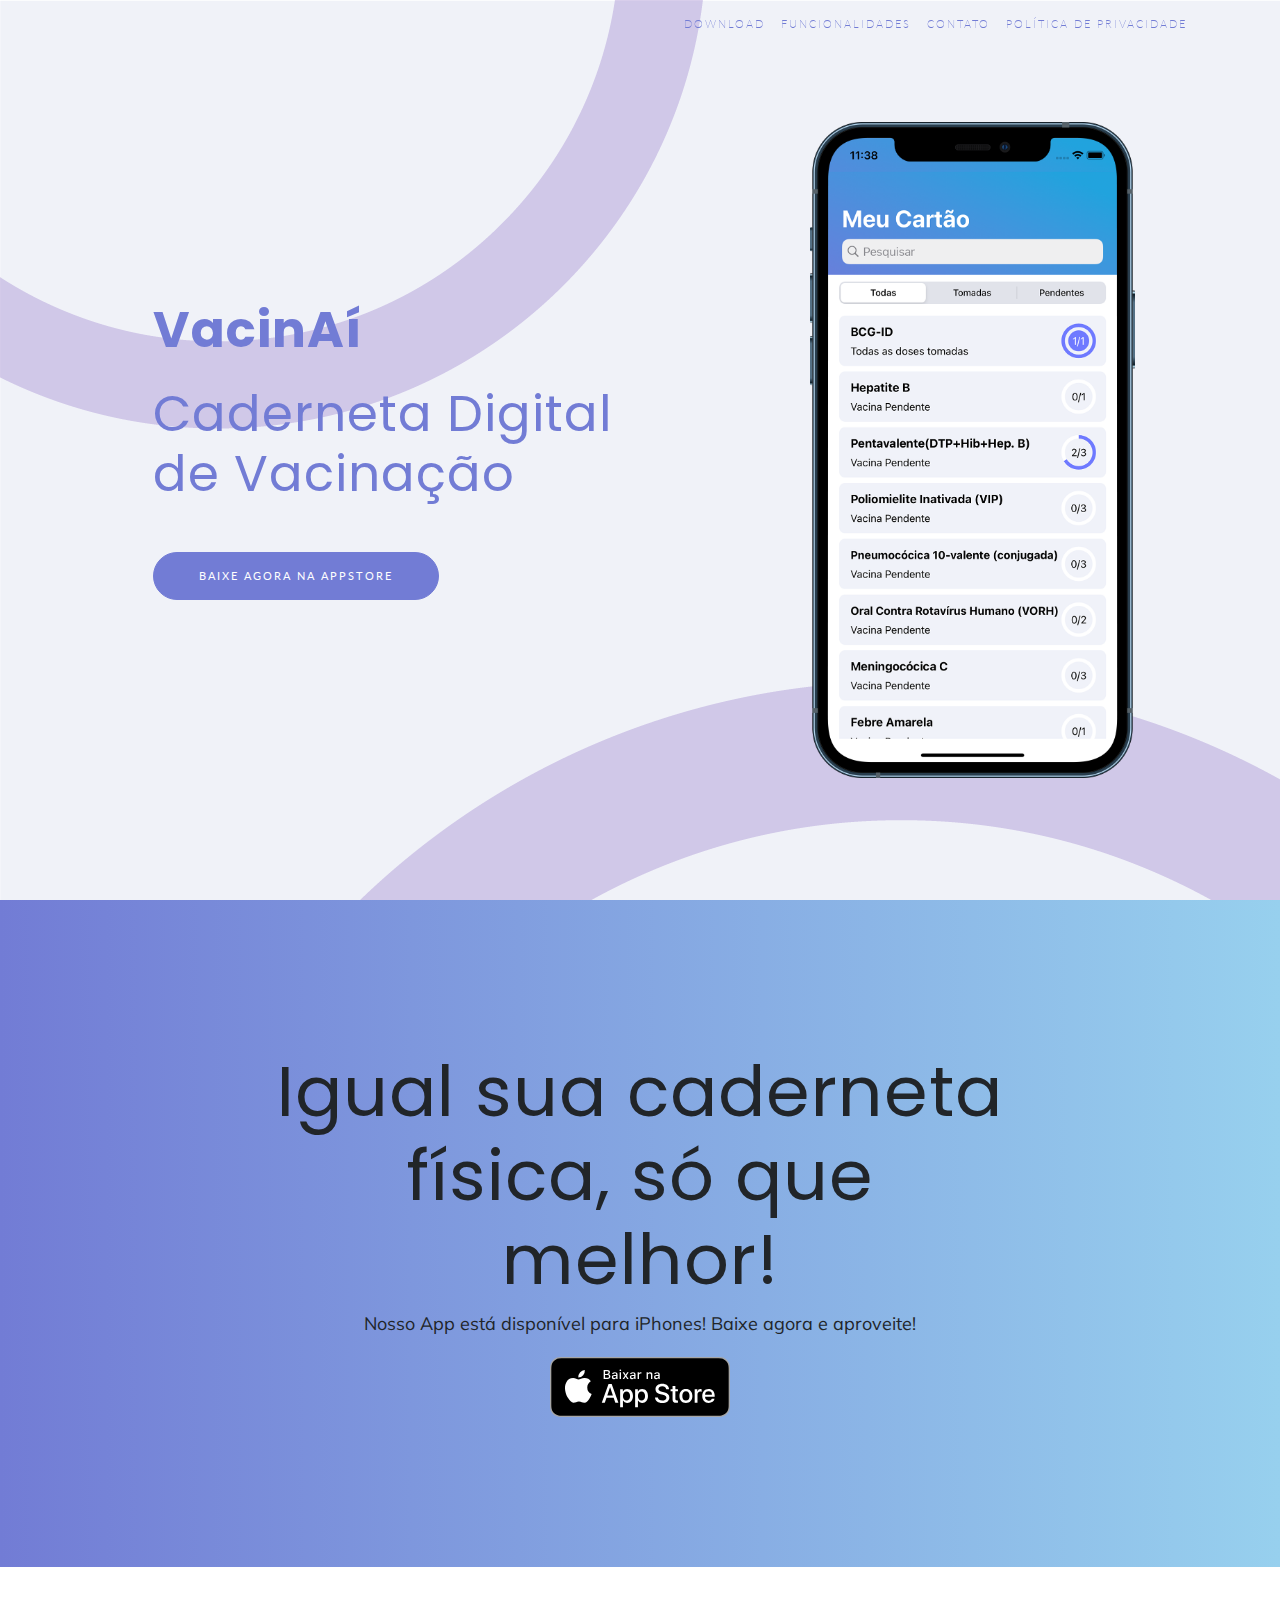
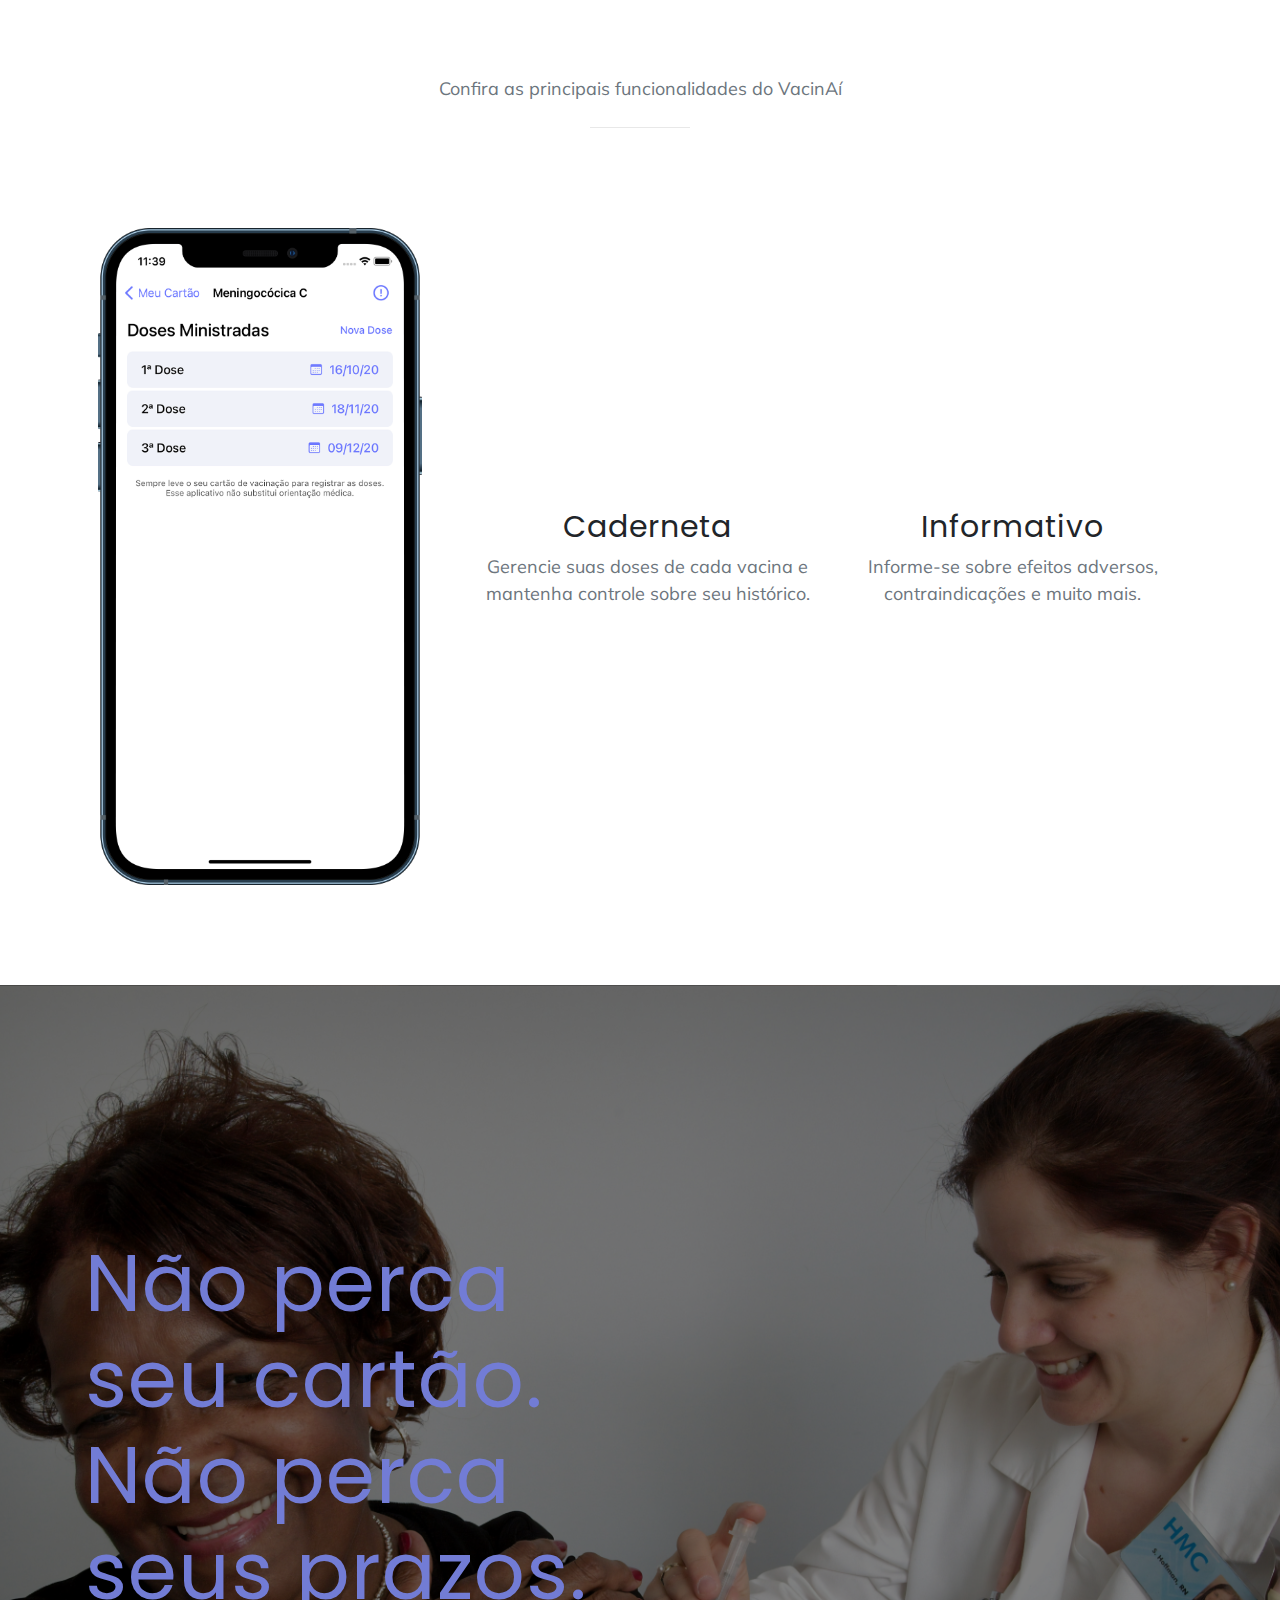
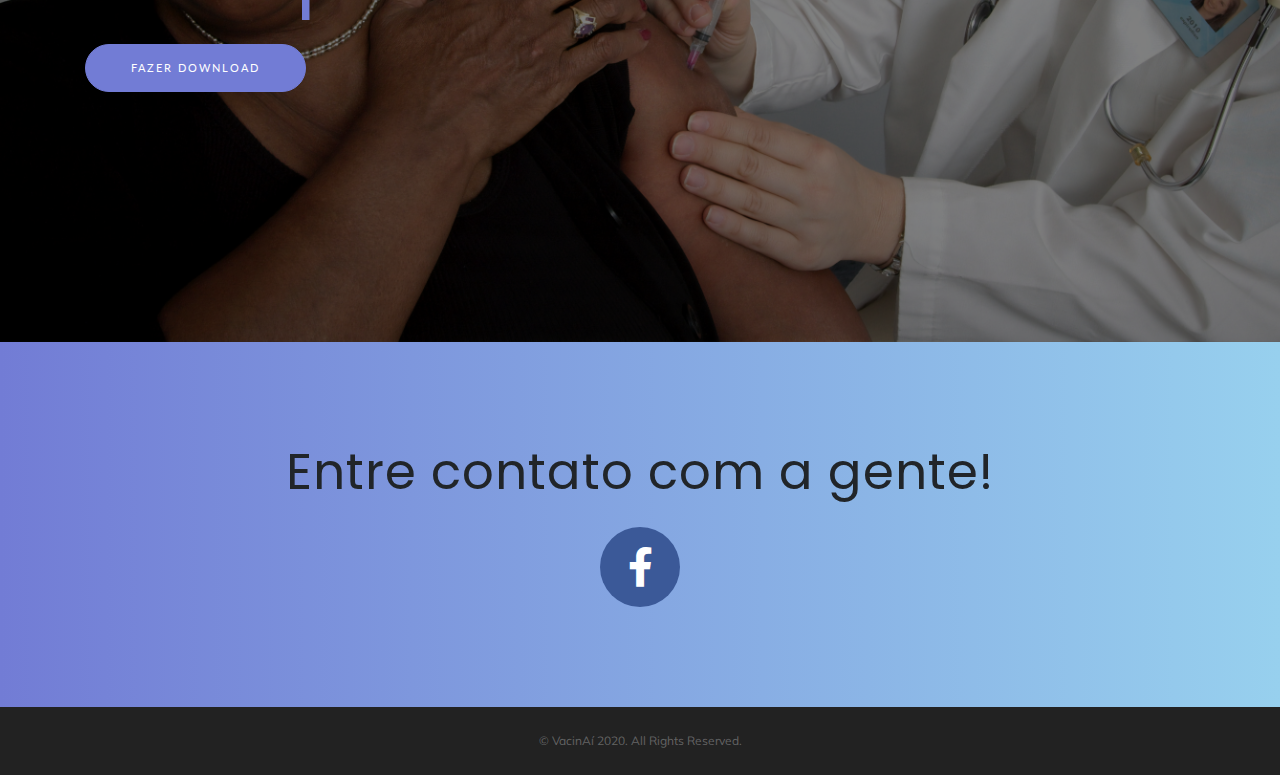
==== commit 127a90af: "Atualização do site" ====
--- a/docs/index.html
+++ b/docs/index.html
@@ -8,7 +8,7 @@
   <meta name="description" content="">
   <meta name="author" content="">
 
-  <title>VacinAi - AppStore</title>
+  <title>VacinAí - AppStore</title>
 
   <!-- Bootstrap core CSS -->
   <link href="vendor/bootstrap/css/bootstrap.min.css" rel="stylesheet">
@@ -24,7 +24,7 @@
   <link rel="stylesheet" href="device-mockups/device-mockups.min.css">
 
   <!-- Custom styles for this template -->
-  <link href="css/new-age.min.css" rel="stylesheet">
+  <link href="css/new-age.css" rel="stylesheet">
 
 </head>
 
@@ -33,7 +33,7 @@
   <!-- Navigation -->
   <nav class="navbar navbar-expand-lg navbar-light fixed-top" id="mainNav">
     <div class="container">
-      <a class="navbar-brand js-scroll-trigger" href="#page-top">VacinAí</a>
+      <a class="navbar-brand js-scroll-trigger" href="#page-top"></a>
       <button class="navbar-toggler navbar-toggler-right" type="button" data-toggle="collapse" data-target="#navbarResponsive" aria-controls="navbarResponsive" aria-expanded="false" aria-label="Toggle navigation">
         Menu
         <i class="fas fa-bars"></i>
@@ -47,8 +47,12 @@
             <a class="nav-link js-scroll-trigger" href="#features">Funcionalidades</a>
           </li>
           <li class="nav-item">
-            <a class="nav-link js-scroll-trigger" href="#contact">Contato</a>
-          </li>
+            <a class="nav-link js-scroll-trigger" href="#contato">Contato</a>
+          </li>
+          <li class="nav-item">
+            <a class="nav-link js-scroll-trigger" href="politicadeprivacidade.html">Política de Privacidade</a>
+          </li>
+          
         </ul>
       </div>
     </div>
@@ -59,23 +63,25 @@
       <div class="row h-100">
         <div class="col-lg-7 my-auto">
           <div class="header-content mx-auto">
-            <h1 class="mb-5">VacinAi - Sua Caderneta Digital de Vacinação</h1>
+            <h1 class="mb-4">VacinAí</h1>
+            <h1 class="mb-5">Caderneta Digital de Vacinação</h1>
             <a href="#download" class="btn btn-outline btn-xl js-scroll-trigger">Baixe Agora na AppStore</a>
           </div>
         </div>
         <div class="col-lg-5 my-auto">
           <div class="device-container">
-            <div class="device-mockup iphone6_plus portrait white">
+            <img src="img/mockup1.png" class="img-fluid" alt="">
+            <!-- <div class="device-mockup iphone_x portrait black">
               <div class="device">
                 <div class="screen">
-                  <!-- Demo image for screen mockup, you can put an image here, some HTML, an animation, video, or anything else! -->
-                  <img src="img/demo-screen-1.jpg" class="img-fluid" alt="">
+                   Demo image for screen mockup, you can put an image here, some HTML, an animation, video, or anything else! 
+                  <img src="img/ProMax.png" class="img-fluid" alt="">
                 </div>
                 <div class="button">
-                  <!-- You can hook the "home button" to some JavaScript events or just remove it -->
-                </div>
-              </div>
-            </div>
+                   You can hook the "home button" to some JavaScript events or just remove it 
+                </div>
+              </div>
+            </div> -->
           </div>
         </div>
       </div>
@@ -86,8 +92,8 @@
     <div class="container">
       <div class="row">
         <div class="col-md-8 mx-auto">
-          <h2 class="section-heading">Igual sua carteira física, só que melhor!</h2>
-          <p>Nosso App está disponível para Iphones! Baixe agora e aproveite!</p>
+          <h2 class="section-heading">Igual sua caderneta física, só que melhor!</h2>
+          <p>Nosso App está disponível para iPhones! Baixe agora e aproveite!</p>
           <div class="badges">
             <a class="badge-link" href="#"><img src="img/app-store-badge.svg" alt=""></a>
           </div>
@@ -100,23 +106,24 @@
     <div class="container">
       <div class="section-heading text-center">
         <h2></h2>
-        <p class="text-muted">Check out what you can do with this app theme!</p>
+        <p class="text-muted">Confira as principais funcionalidades do VacinAí</p>
         <hr>
       </div>
       <div class="row">
         <div class="col-lg-4 my-auto">
           <div class="device-container">
-            <div class="device-mockup iphone6_plus portrait white">
+            <img src="img/mockup2.png" class="img-fluid" alt="">
+            <!-- <div class="device-mockup iphone6_plus portrait white">
               <div class="device">
                 <div class="screen">
-                  <!-- Demo image for screen mockup, you can put an image here, some HTML, an animation, video, or anything else! -->
+                   Demo image for screen mockup, you can put an image here, some HTML, an animation, video, or anything else! 
                   <img src="img/demo-screen-1.jpg" class="img-fluid" alt="">
                 </div>
                 <div class="button">
-                  <!-- You can hook the "home button" to some JavaScript events or just remove it -->
-                </div>
-              </div>
-            </div>
+                   You can hook the "home button" to some JavaScript events or just remove it 
+                </div>
+              </div>
+            </div> -->
           </div>
         </div>
         <div class="col-lg-8 my-auto">
@@ -124,20 +131,20 @@
             <div class="row">
               <div class="col-lg-6">
                 <div class="feature-item">
-                  <i class="icon-screen-smartphone text-primary"></i>
-                  <h3>Devices</h3>
-                  <p class="text-muted">Gerencie Suas Doses De Cada Vacina</p>
-                </div>
-              </div>
-              <div class="col-lg-6">
-                <div class="feature-item">
-                  <i class="icon-camera text-primary"></i>
-                  <h3>Flexible Use</h3>
-                  <p class="text-muted">Tenha Controle sobre seu histórico</p>
+                  <img src="img/doses.png" alt="">
+                  <h3>Caderneta</h3>
+                  <p class="text-muted">Gerencie suas doses de cada vacina e mantenha controle sobre seu histórico.</p>
+                </div>
+              </div>
+              <div class="col-lg-6">
+                <div class="feature-item">
+                  <img src="img/informativo.png" alt="">
+                  <h3>Informativo</h3>
+                  <p class="text-muted">Informe-se sobre efeitos adversos, contraindicações e muito mais.</p>
                 </div>
               </div>
             </div>
-            <div class="row">
+            <!-- <div class="row">
               <div class="col-lg-6">
                 <div class="feature-item">
                   <i class="icon-present text-primary"></i>
@@ -149,10 +156,10 @@
                 <div class="feature-item">
                   <i class="icon-lock-open text-primary"></i>
                   <h3>Open Source</h3>
-                  <p class="text-muted">Se informe sobre efeitos adversos, contraindicações e muito mais </p>
-                </div>
-              </div>
-            </div>
+                  <p class="text-muted"></p>
+                </div>
+              </div>
+            </div> -->
           </div>
         </div>
       </div>
@@ -162,42 +169,30 @@
   <section class="cta">
     <div class="cta-content">
       <div class="container">
-        <h2>Nãp perca seu cartão.<br>Não perca seus prazos. </h2>
+        <h2>Não perca seu cartão.<br>Não perca seus prazos. </h2>
         <a href="#contact" class="btn btn-outline btn-xl js-scroll-trigger">Fazer Download</a>
       </div>
     </div>
     <div class="overlay"></div>
   </section>
 
-  <!-- <section class="contact bg-primary" id="contact">
-    <div class="container">
-      <h2>We
-        <i class="fas fa-heart"></i>
-        new friends!</h2>
+  <section class="contact bg-primary" id="contato">
+    <div class="container">
+      <h2>Entre contato com a gente!</h2>
       <ul class="list-inline list-social">
-        <li class="list-inline-item social-twitter">
-          <a href="#">
-            <i class="fab fa-twitter"></i>
-          </a>
-        </li>
         <li class="list-inline-item social-facebook">
-          <a href="#">
+          <a href="https://www.facebook.com/vacinai">
             <i class="fab fa-facebook-f"></i>
           </a>
         </li>
-        <li class="list-inline-item social-google-plus">
-          <a href="#">
-            <i class="fab fa-google-plus-g"></i>
-          </a>
-        </li>
       </ul>
     </div>
-  </section> -->
+  </section>
 
   <footer>
     <div class="container">
-      <p>&copy; Your Website 2020. All Rights Reserved.</p>
-      <ul class="list-inline">
+      <p>&copy; VacinAí 2020. All Rights Reserved.</p>
+      <!-- <ul class="list-inline">
         <li class="list-inline-item">
           <a href="#">Privacy</a>
         </li>
@@ -207,7 +202,7 @@
         <li class="list-inline-item">
           <a href="#">FAQ</a>
         </li>
-      </ul>
+      </ul> -->
     </div>
   </footer>
 
--- a/docs/css/new-age.css
+++ b/docs/css/new-age.css
@@ -0,0 +1,476 @@
+/*!
+ * Start Bootstrap - New Age v5.0.9 (https://startbootstrap.com/theme/new-age)
+ * Copyright 2013-2020 Start Bootstrap
+ * Licensed under MIT (https://github.com/StartBootstrap/startbootstrap-new-age/blob/master/LICENSE)
+ */
+
+html,
+body {
+  width: 100%;
+  height: 100%;
+}
+
+body {
+  font-family: 'Muli', 'Helvetica', 'Arial', 'sans-serif';
+}
+
+a {
+  color: #727CD5;
+  transition: all .35s;
+}
+
+a:hover, a:focus {
+  color: #4DA2D8;
+}
+
+hr {
+  max-width: 100px;
+  margin: 25px auto 0;
+  border-width: 1px;
+  border-color: rgba(34, 34, 34, 0.1);
+}
+
+hr.light {
+  border-color: #4DA2D8;
+}
+
+@font-face {
+  font-family: poppins;
+  src: url(Poppins.ttf);
+}
+@font-face {
+  font-family: poppins;
+  src: url(Poppins-Bold.ttf);
+  font-weight: bold;
+}
+
+h1,
+h2,
+h3,
+h4,
+h5,
+h6 {
+  font-family: poppins, 'Catamaran', 'Helvetica', 'Arial', 'sans-serif';
+  font-weight: 200;
+  letter-spacing: 1px;
+}
+
+
+
+p {
+  font-size: 18px;
+  line-height: 1.5;
+  margin-bottom: 20px;
+}
+
+section {
+  padding: 100px 0;
+}
+
+section h2 {
+  font-size: 50px;
+}
+
+#mainNav {
+  border-color: rgba(34, 34, 34, 0.05);
+  background-color: #4DA2D8;
+  transition: all .35s;
+  font-family: 'Catamaran', 'Helvetica', 'Arial', 'sans-serif';
+  font-weight: 200;
+  letter-spacing: 1px;
+}
+
+#mainNav .navbar-brand {
+  color: #000;
+  font-family: 'Catamaran', 'Helvetica', 'Arial', 'sans-serif';
+  font-weight: 200;
+  letter-spacing: 1px;
+}
+
+#mainNav .navbar-brand:hover, #mainNav .navbar-brand:focus {
+  color: #727CD5;
+}
+
+#mainNav .navbar-toggler {
+  font-size: 12px;
+  padding: 8px 10px;
+  color: #222222;
+}
+
+#mainNav .navbar-nav > li > a {
+  font-size: 11px;
+  font-family: 'Lato', 'Helvetica', 'Arial', 'sans-serif';
+  letter-spacing: 2px;
+  text-transform: uppercase;
+}
+
+#mainNav .navbar-nav > li > a.active {
+  color: #727CD5 !important;
+  background-color: transparent;
+}
+
+#mainNav .navbar-nav > li > a.active:hover {
+  background-color: transparent;
+}
+
+#mainNav .navbar-nav > li > a,
+#mainNav .navbar-nav > li > a:focus {
+  color: #222222;
+}
+
+#mainNav .navbar-nav > li > a:hover,
+#mainNav .navbar-nav > li > a:focus:hover {
+  color: #727CD5;
+}
+
+@media (min-width: 992px) {
+  #mainNav {
+    border-color: transparent;
+    background-color: transparent;
+  }
+  #mainNav .navbar-brand {
+    color: fade(#727CD5, 70%);
+  }
+  #mainNav .navbar-brand:hover, #mainNav .navbar-brand:focus {
+    color: #727CD5;
+  }
+  #mainNav .navbar-nav > li > a,
+  #mainNav .navbar-nav > li > a:focus {
+    color: #727CD5;
+  }
+  #mainNav .navbar-nav > li > a:hover,
+  #mainNav .navbar-nav > li > a:focus:hover {
+    color: #4DA2D8;
+  }
+  #mainNav.navbar-shrink {
+    border-color: rgba(34, 34, 34, 0.1);
+    background-color: #f0f2f8d3;
+  }
+  #mainNav.navbar-shrink .navbar-brand {
+    color: #222222;
+  }
+  #mainNav.navbar-shrink .navbar-brand:hover, #mainNav.navbar-shrink .navbar-brand:focus {
+    color: #727CD5;
+  }
+  #mainNav.navbar-shrink .navbar-nav > li > a,
+  #mainNav.navbar-shrink .navbar-nav > li > a:focus {
+    color: #222222;
+  }
+  #mainNav.navbar-shrink .navbar-nav > li > a:hover,
+  #mainNav.navbar-shrink .navbar-nav > li > a:focus:hover {
+    color: #727CD5;
+  }
+}
+
+header.masthead {
+  position: relative;
+  width: 100%;
+  padding-top: 150px;
+  padding-bottom: 100px;
+  color: #727CD5;
+  background: url("../img/bolinhas.png"), #fff;
+  background: url("../img/bolinhas.png"), linear-gradient(to left, #fff, #fff,#fff );
+}
+
+header.masthead2 {
+  position: relative;
+  width: 100%;
+  padding-top: 150px;
+  padding-bottom: 100px;
+  color: #727CD5;
+  background: #F0F2F8;
+}
+header.masthead2 h6 {
+  color: rgb(27, 27, 27);
+  font-size: 30px;
+}
+header.masthead2 p {
+  color: rgb(59, 59, 59);
+  font-size: 16px;
+}
+
+header.masthead .header-content {
+  max-width: 500px;
+  margin-bottom: 100px;
+  text-align: center;
+}
+
+header.masthead .header-content h1 {
+  font-size: 30px;
+}
+
+header.masthead .device-container {
+  max-width: 325px;
+  margin-right: auto;
+  margin-left: auto;
+}
+
+header.masthead .device-container .screen img {
+  border-radius: 3px;
+}
+
+@media (min-width: 992px) {
+  header.masthead {
+    height: 100vh;
+    min-height: 775px;
+    padding-top: 0;
+    padding-bottom: 0;
+  }
+  header.masthead .header-content {
+    margin-bottom: 0;
+    text-align: left;
+  }
+  header.masthead .header-content h1 {
+    font-size: 50px;
+  }
+  header.masthead .device-container {
+    max-width: 325px;
+  }
+}
+
+section.download {
+  position: relative;
+  padding: 150px 0;
+}
+
+section.download h2 {
+  font-size: 50px;
+  margin-top: 0;
+}
+
+section.download .badges .badge-link {
+  display: block;
+  margin-bottom: 25px;
+}
+
+section.download .badges .badge-link:last-child {
+  margin-bottom: 0;
+}
+
+section.download .badges .badge-link img {
+  height: 60px;
+}
+
+@media (min-width: 768px) {
+  section.download .badges .badge-link {
+    display: inline-block;
+    margin-bottom: 0;
+  }
+}
+
+@media (min-width: 768px) {
+  section.download h2 {
+    font-size: 70px;
+  }
+}
+
+section.features .section-heading {
+  margin-bottom: 100px;
+}
+
+section.features .section-heading h2 {
+  margin-top: 0;
+}
+
+section.features .section-heading p {
+  margin-bottom: 0;
+}
+
+section.features .device-container,
+section.features .feature-item {
+  max-width: 325px;
+  margin: 0 auto;
+}
+
+section.features .device-container {
+  margin-bottom: 100px;
+}
+
+@media (min-width: 992px) {
+  section.features .device-container {
+    margin-bottom: 0;
+  }
+}
+
+section.features .feature-item {
+  padding-top: 50px;
+  padding-bottom: 50px;
+  text-align: center;
+}
+
+section.features .feature-item h3 {
+  font-size: 30px;
+}
+
+section.features .feature-item i {
+  font-size: 80px;
+  display: block;
+  margin-bottom: 15px;
+  background: linear-gradient(to left, #7b4397, #dc2430);
+  -webkit-background-clip: text;
+  background-clip: text;
+  -webkit-text-fill-color: transparent;
+}
+
+section.cta {
+  position: relative;
+  padding: 250px 0;
+  background-image: url("../img/senhora.jpg");
+  background-position: center;
+  background-size: cover;
+}
+
+section.cta .cta-content {
+  position: relative;
+  z-index: 1;
+}
+
+section.cta .cta-content h2 {
+  font-size: 50px;
+  max-width: 550px;
+  margin-top: 0;
+  margin-bottom: 25px;
+  color: #727CD5;
+}
+
+@media (min-width: 768px) {
+  section.cta .cta-content h2 {
+    font-size: 80px;
+  }
+}
+
+section.cta .overlay {
+  position: absolute;
+  top: 0;
+  left: 0;
+  width: 100%;
+  height: 100%;
+  background-color: rgba(0, 0, 0, 0.5);
+}
+
+section.contact {
+  text-align: center;
+}
+
+section.contact h2 {
+  margin-top: 0;
+  margin-bottom: 25px;
+}
+
+section.contact h2 i {
+  color: #dd4b39;
+}
+
+section.contact ul.list-social {
+  margin-bottom: 0;
+}
+
+section.contact ul.list-social li a {
+  font-size: 40px;
+  line-height: 80px;
+  display: block;
+  width: 80px;
+  height: 80px;
+  color: #fff;
+  border-radius: 100%;
+}
+
+section.contact ul.list-social li.social-twitter a {
+  background-color: #1da1f2;
+}
+
+section.contact ul.list-social li.social-twitter a:hover {
+  background-color: #0d95e8;
+}
+
+section.contact ul.list-social li.social-facebook a {
+  background-color: #3b5998;
+}
+
+section.contact ul.list-social li.social-facebook a:hover {
+  background-color: #344e86;
+}
+
+section.contact ul.list-social li.social-google-plus a {
+  background-color: #dd4b39;
+}
+
+section.contact ul.list-social li.social-google-plus a:hover {
+  background-color: #d73925;
+}
+
+footer {
+  padding: 25px 0;
+  text-align: center;
+  color: rgba(255, 255, 255, 0.3);
+  background-color: #222222;
+}
+
+footer p {
+  font-size: 12px;
+  margin: 0;
+}
+
+footer ul {
+  margin-bottom: 0;
+}
+
+footer ul li a {
+  font-size: 12px;
+  color: rgba(255, 255, 255, 0.3);
+}
+
+footer ul li a:hover, footer ul li a:focus, footer ul li a:active, footer ul li a.active {
+  text-decoration: none;
+}
+
+.bg-primary {
+  background: #727CD5;
+  background: linear-gradient(to left,#97D0EE,#727CD5);
+}
+
+.text-primary {
+  color: #727CD5;
+}
+
+.no-gutter > [class*='col-'] {
+  padding-right: 0;
+  padding-left: 0;
+}
+
+.btn-outline {
+  color: rgb(255, 255, 255);
+  border-color: #727CD5;
+  background-color: #727CD5;
+}
+
+.btn-outline:hover, .btn-outline:focus, .btn-outline:active, .btn-outline.active {
+  
+  color: #727CD5;
+  border: 1px solid;
+  border-color: #727CD5;
+  background-color: rgba(255, 255, 255, 0);
+}
+
+.btn {
+  border-radius: 300px;
+  font-family: 'Lato', 'Helvetica', 'Arial', 'sans-serif';
+  letter-spacing: 2px;
+  text-transform: uppercase;
+}
+
+.btn-xl {
+  font-size: 11px;
+  padding: 15px 45px;
+}
+
+h1 {
+  font-size: 100px;
+}
+
+
+.mb-4 {
+  font-family: poppins, 'Helvetica', 'Arial', 'sans-serif';
+  font-weight: bold;
+  letter-spacing: 1px;
+}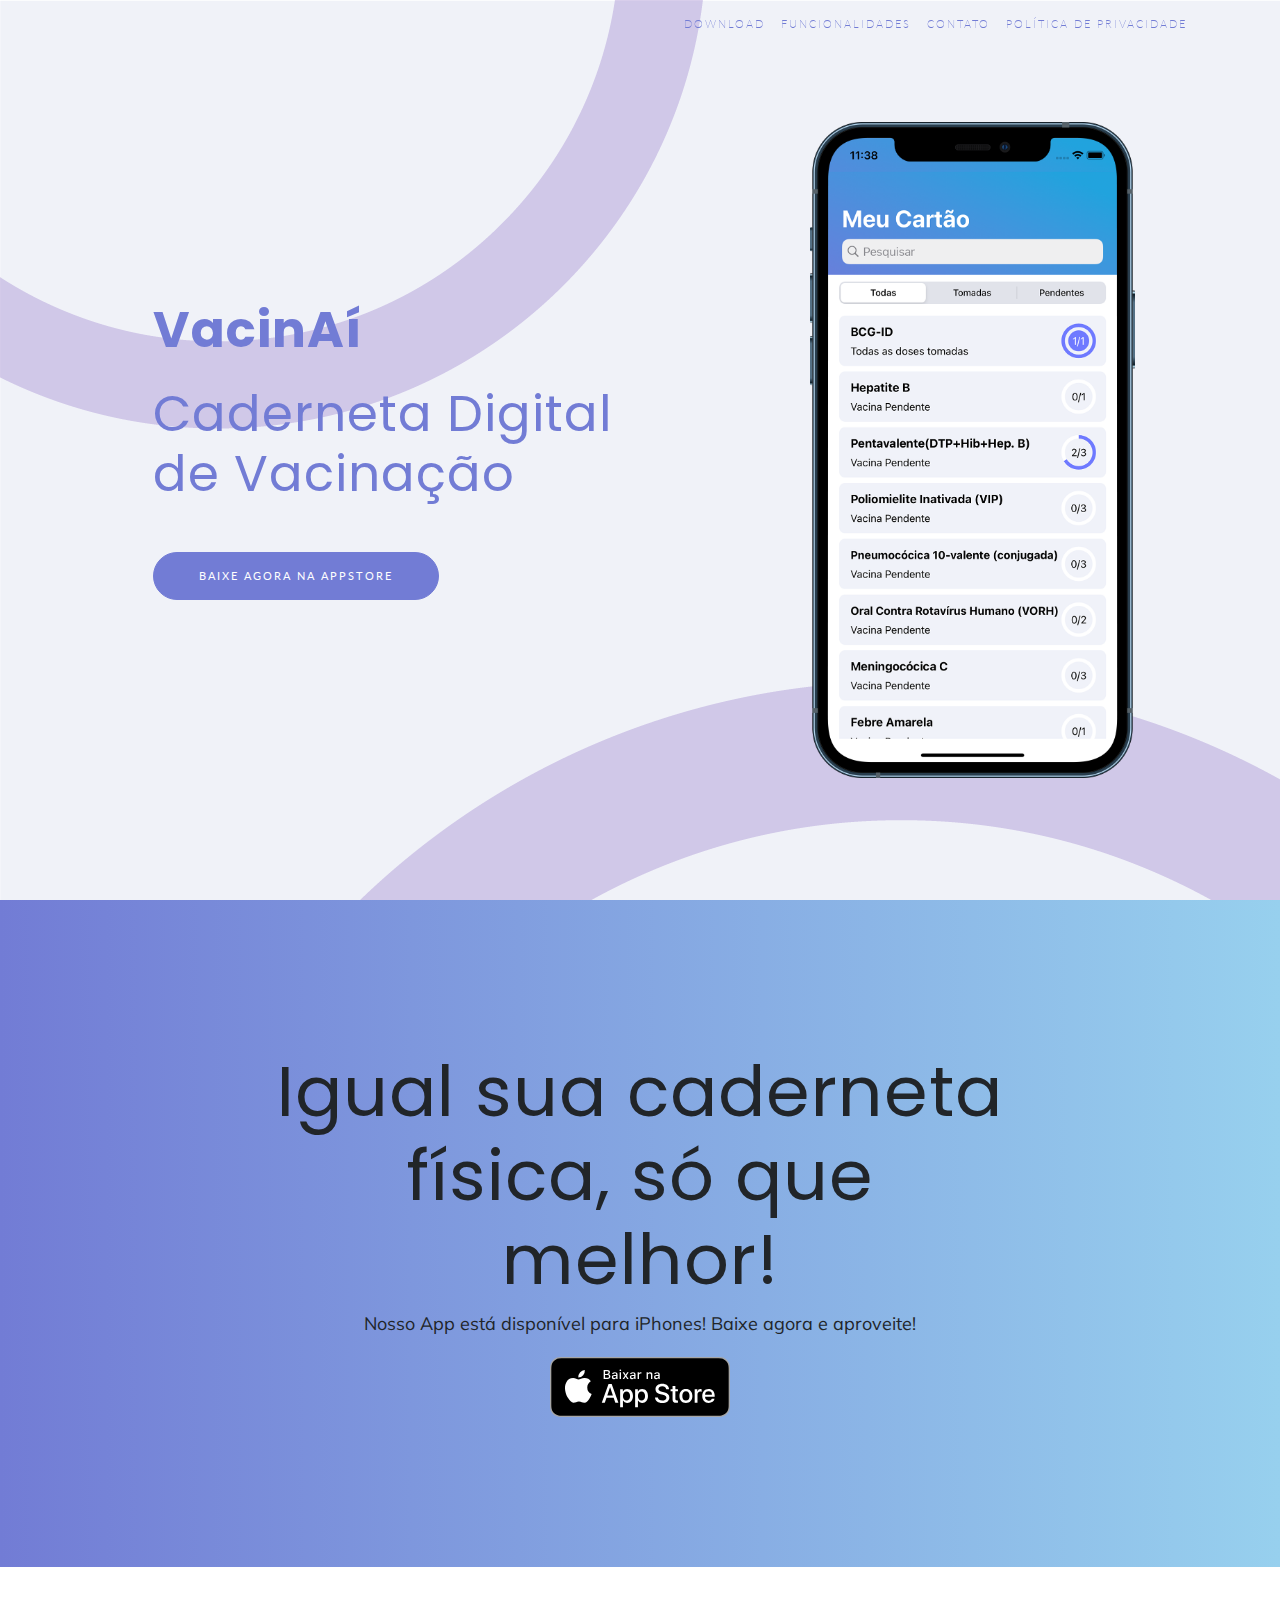
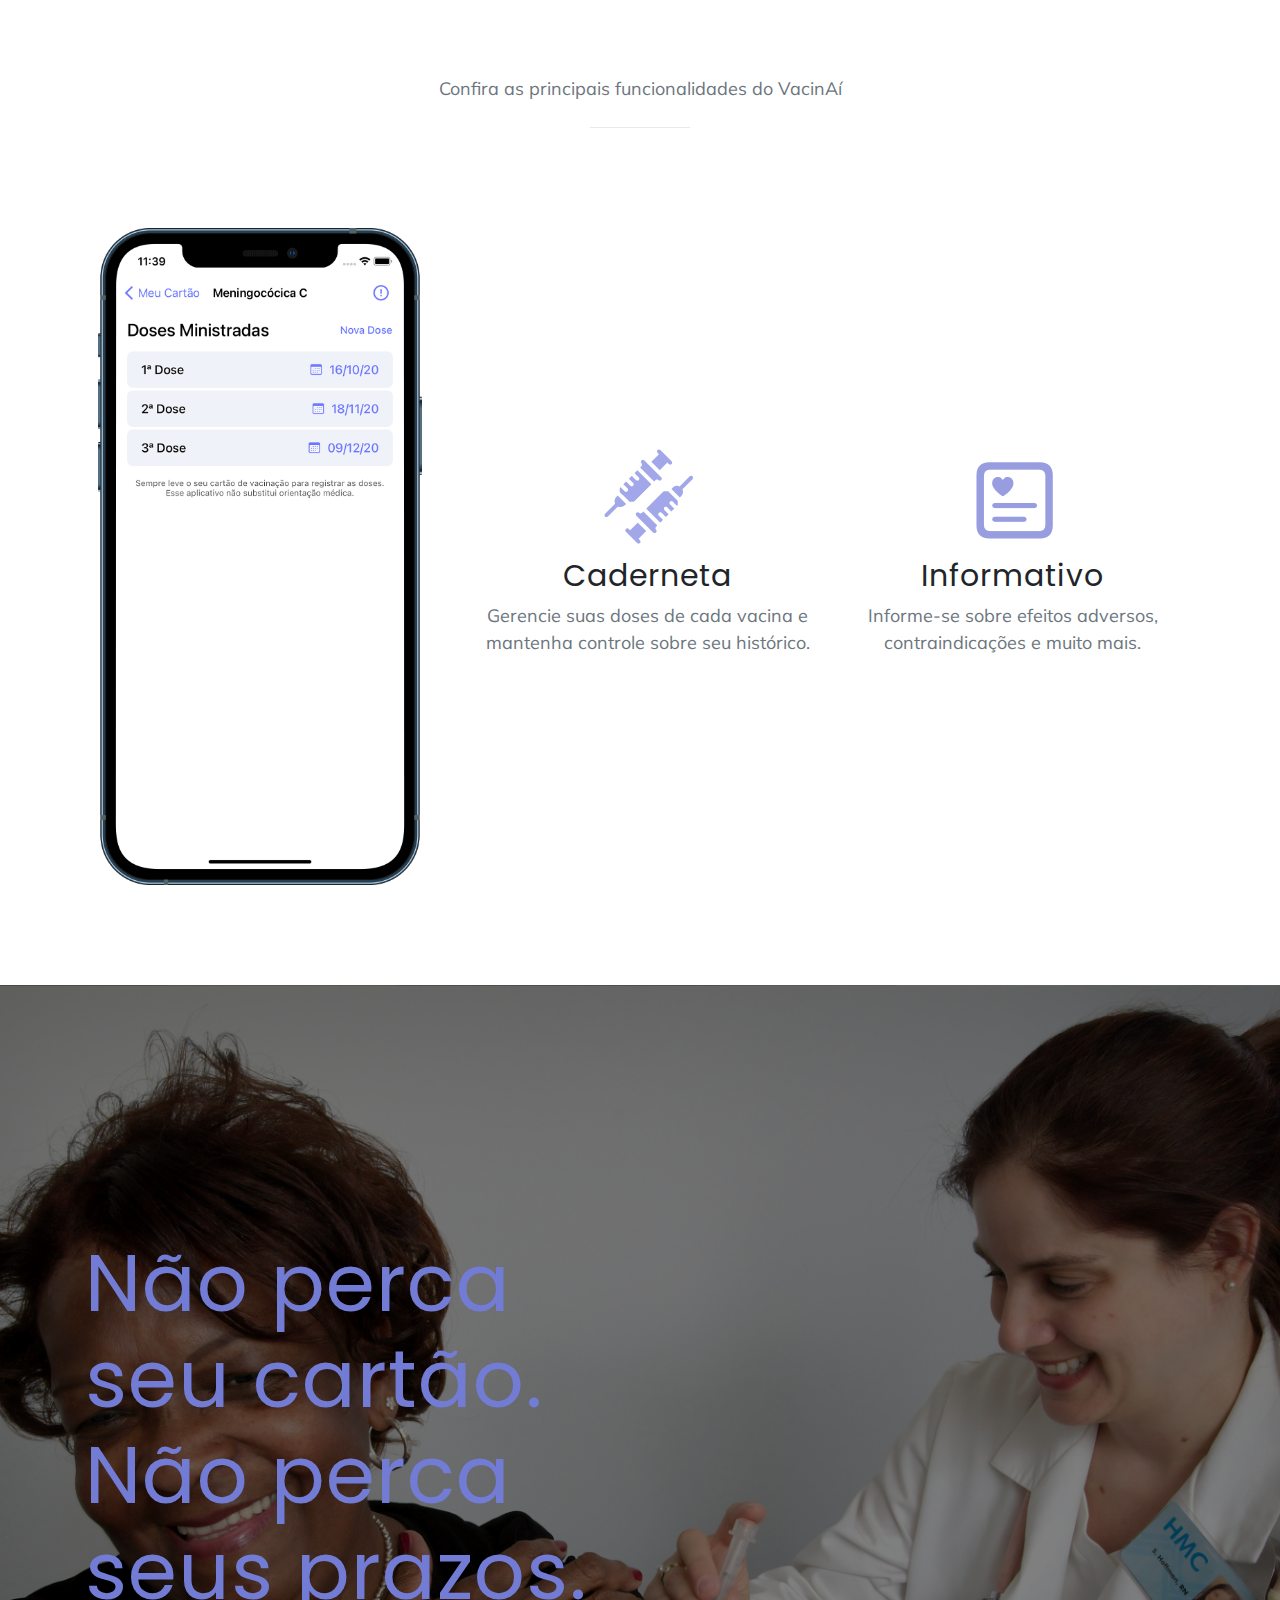
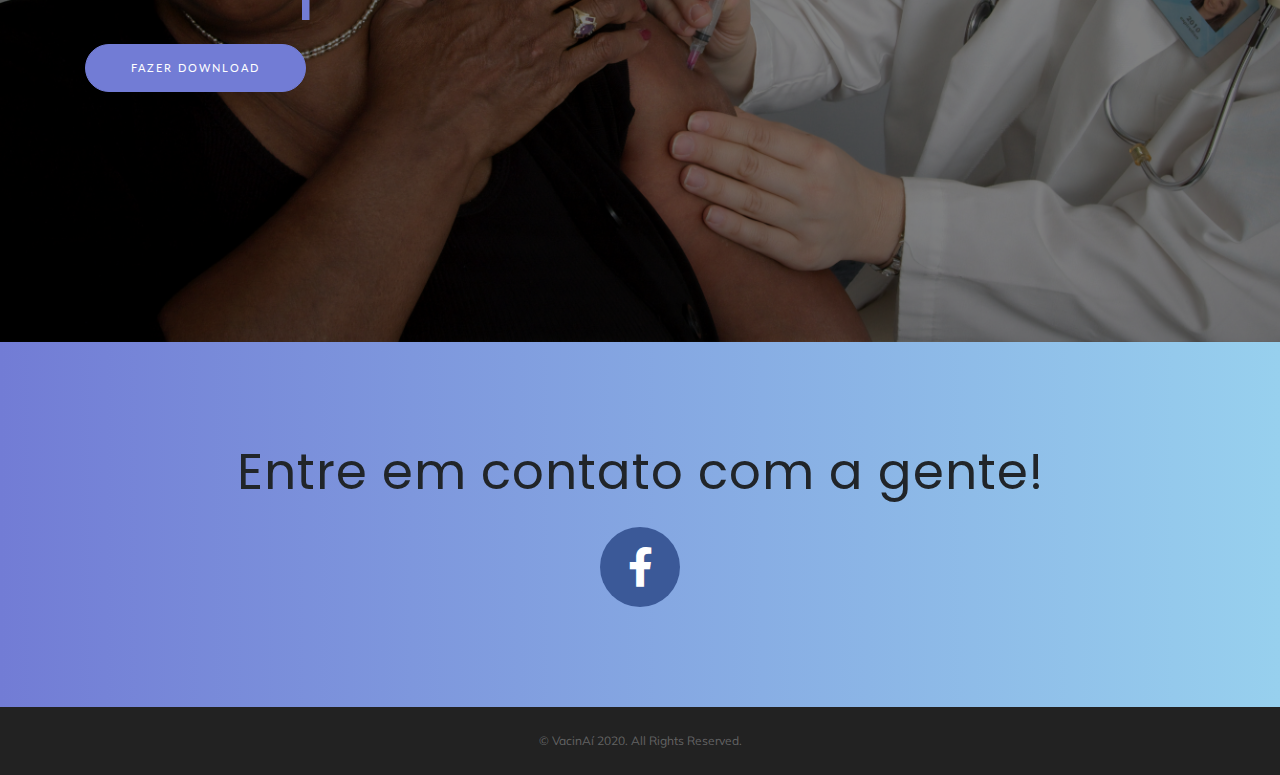
==== commit ae8fe32b: "bugfix" ====
--- a/docs/index.html
+++ b/docs/index.html
@@ -131,14 +131,14 @@
             <div class="row">
               <div class="col-lg-6">
                 <div class="feature-item">
-                  <img src="img/doses.png" alt="">
+                  <img src="img/Doses.png" alt="">
                   <h3>Caderneta</h3>
                   <p class="text-muted">Gerencie suas doses de cada vacina e mantenha controle sobre seu histórico.</p>
                 </div>
               </div>
               <div class="col-lg-6">
                 <div class="feature-item">
-                  <img src="img/informativo.png" alt="">
+                  <img src="img//Informativo.png" alt="">
                   <h3>Informativo</h3>
                   <p class="text-muted">Informe-se sobre efeitos adversos, contraindicações e muito mais.</p>
                 </div>
@@ -178,7 +178,7 @@
 
   <section class="contact bg-primary" id="contato">
     <div class="container">
-      <h2>Entre contato com a gente!</h2>
+      <h2>Entre em contato com a gente!</h2>
       <ul class="list-inline list-social">
         <li class="list-inline-item social-facebook">
           <a href="https://www.facebook.com/vacinai">
